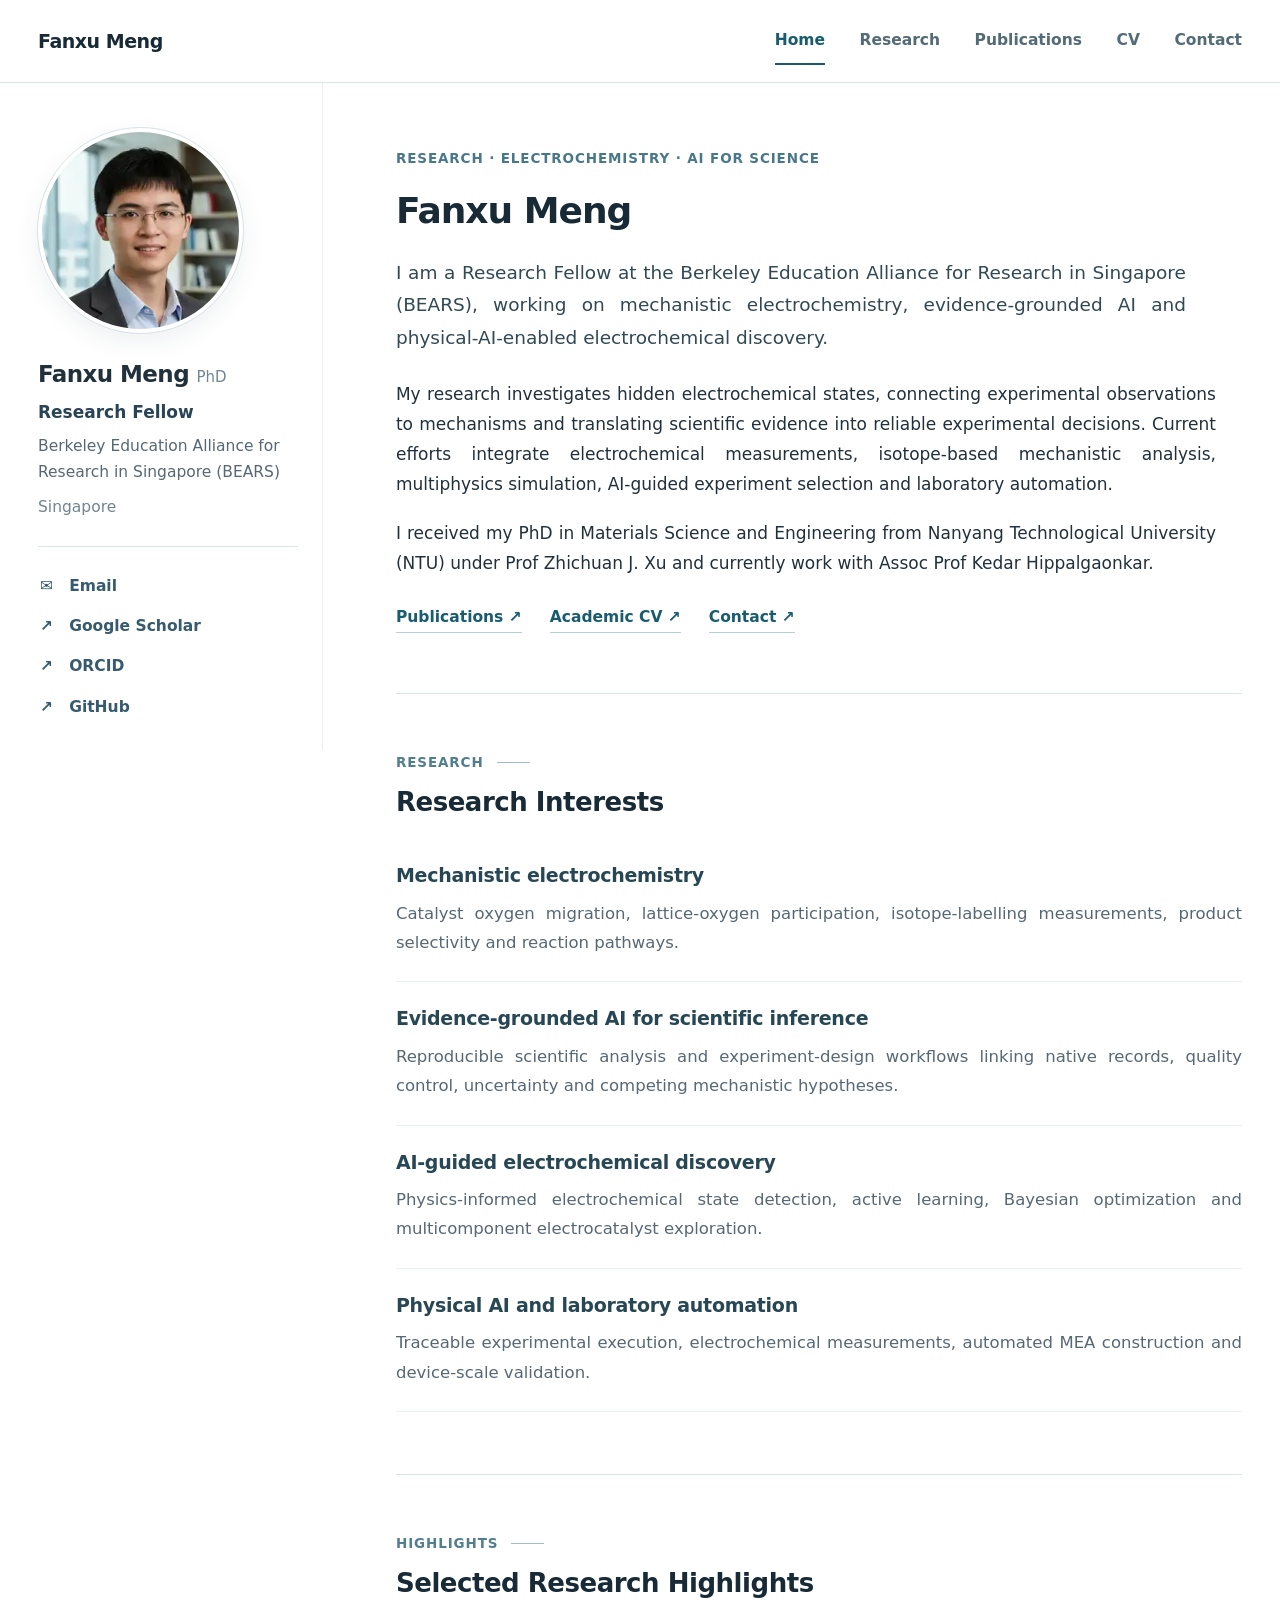
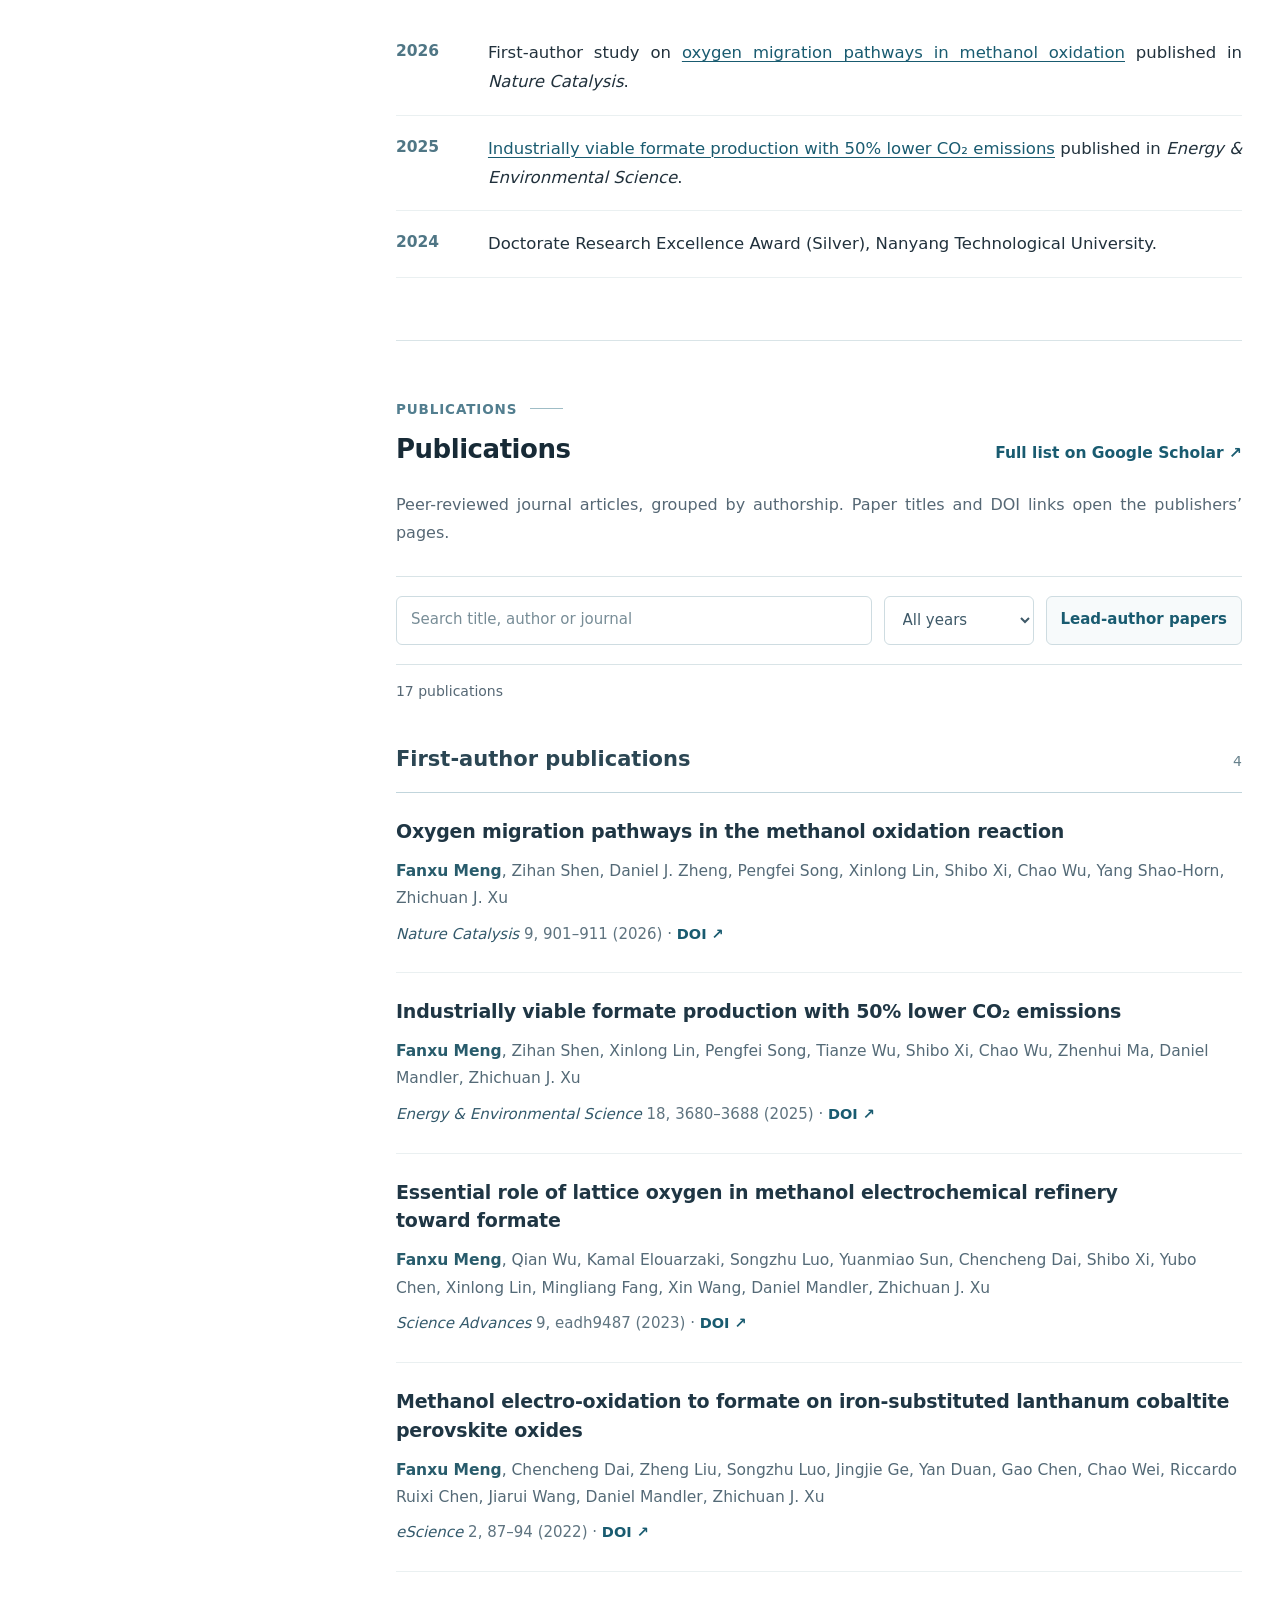
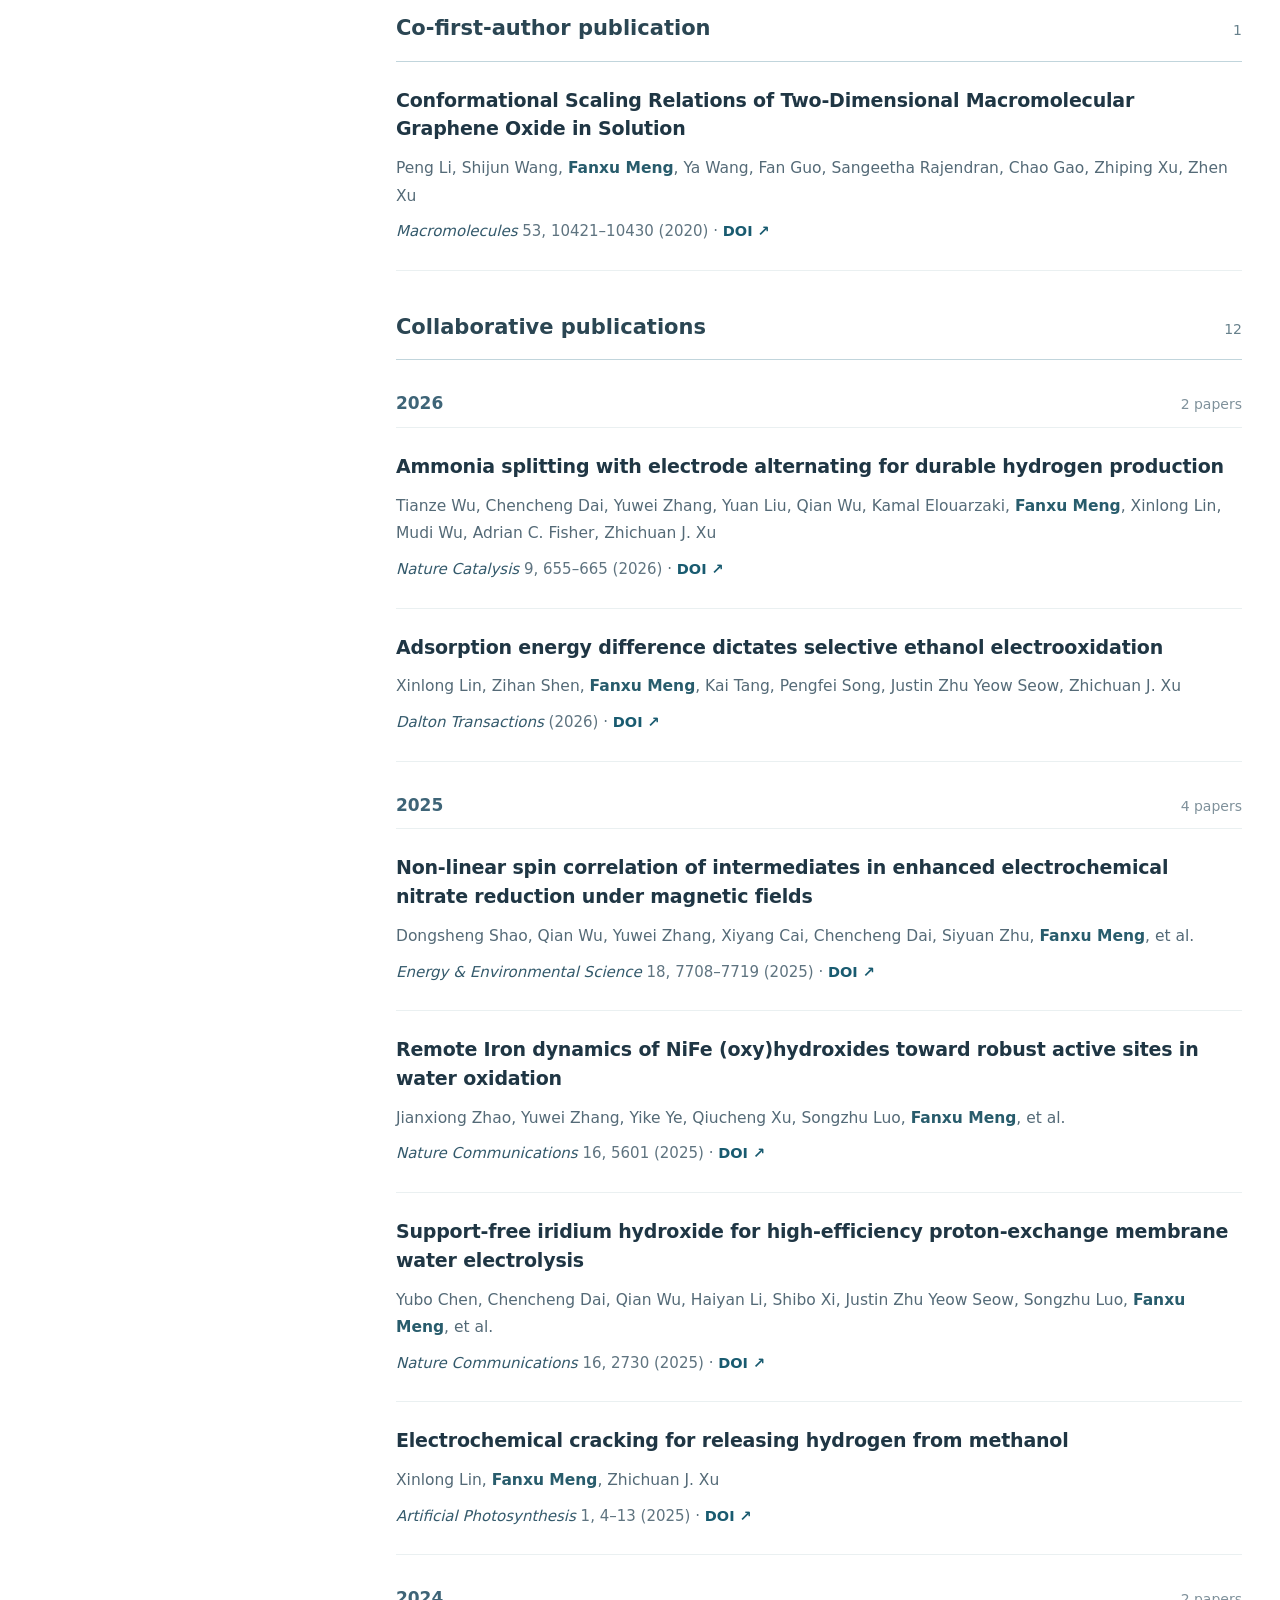
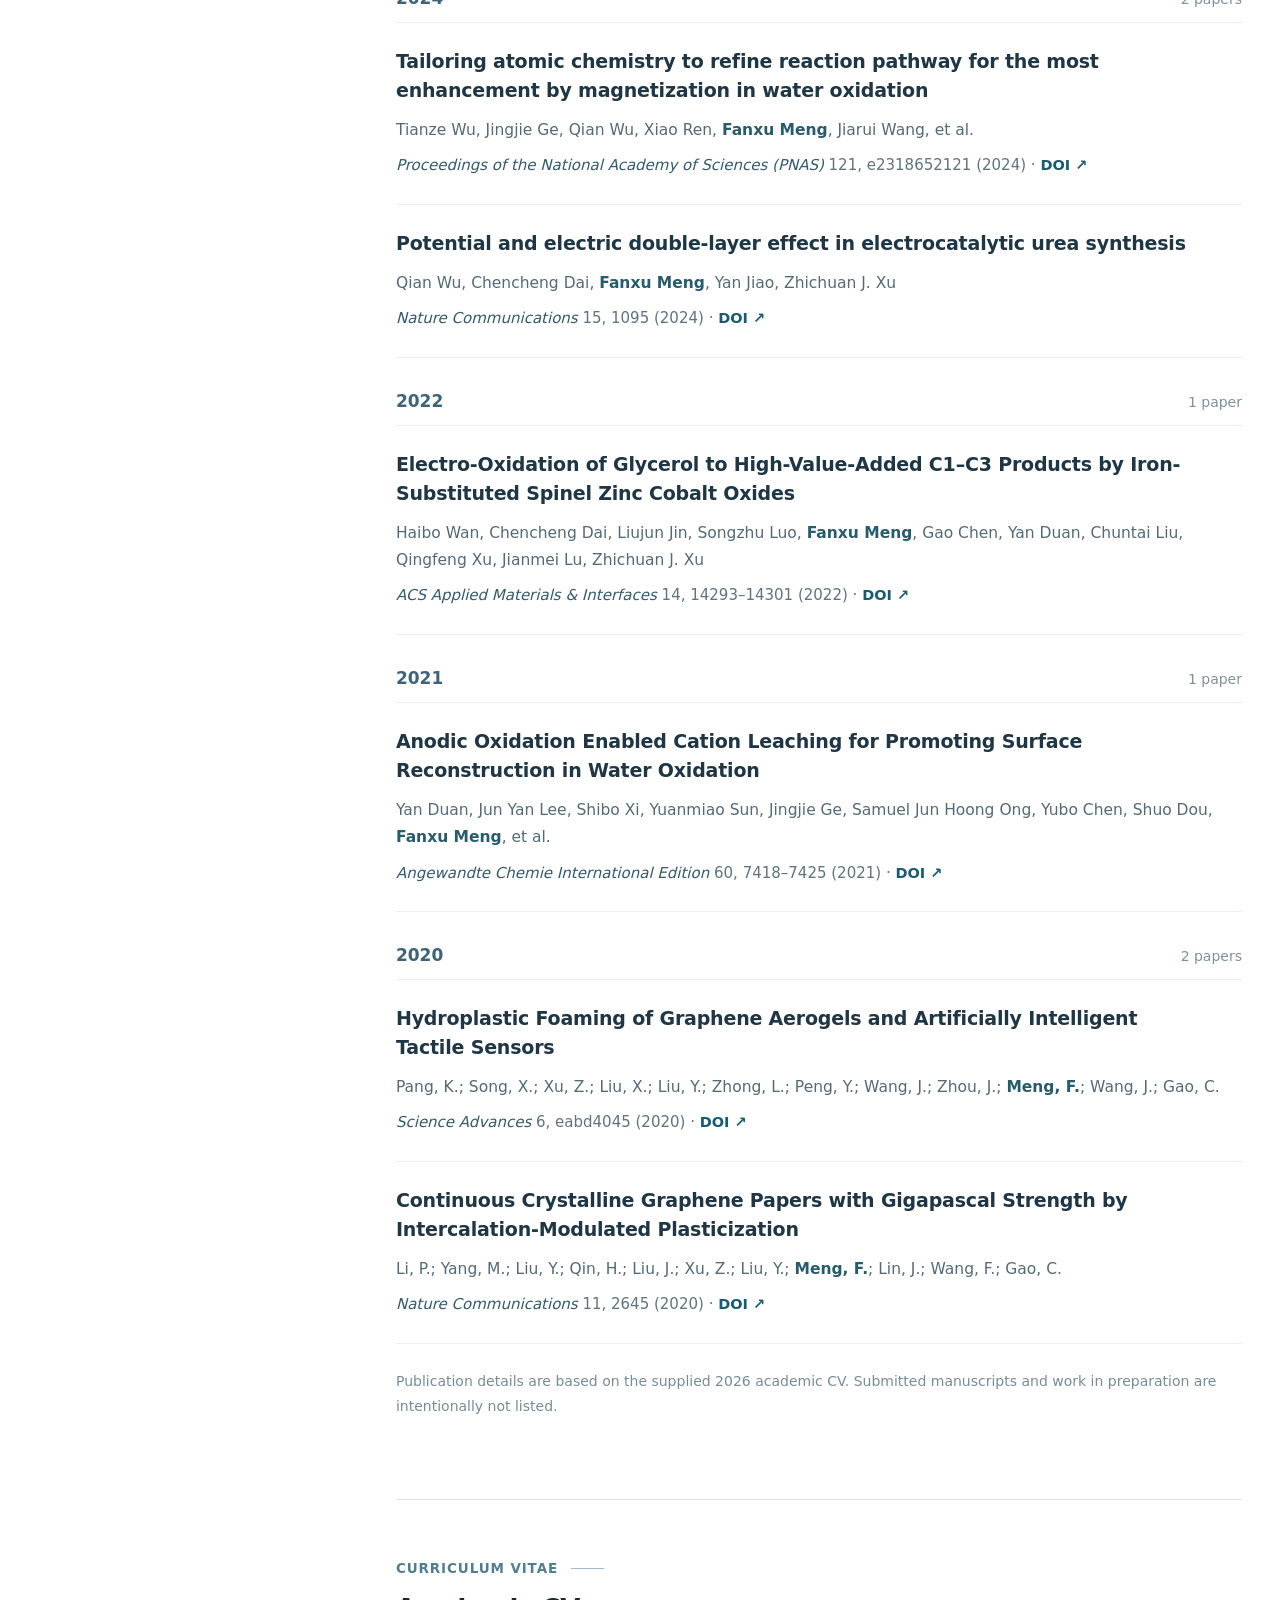
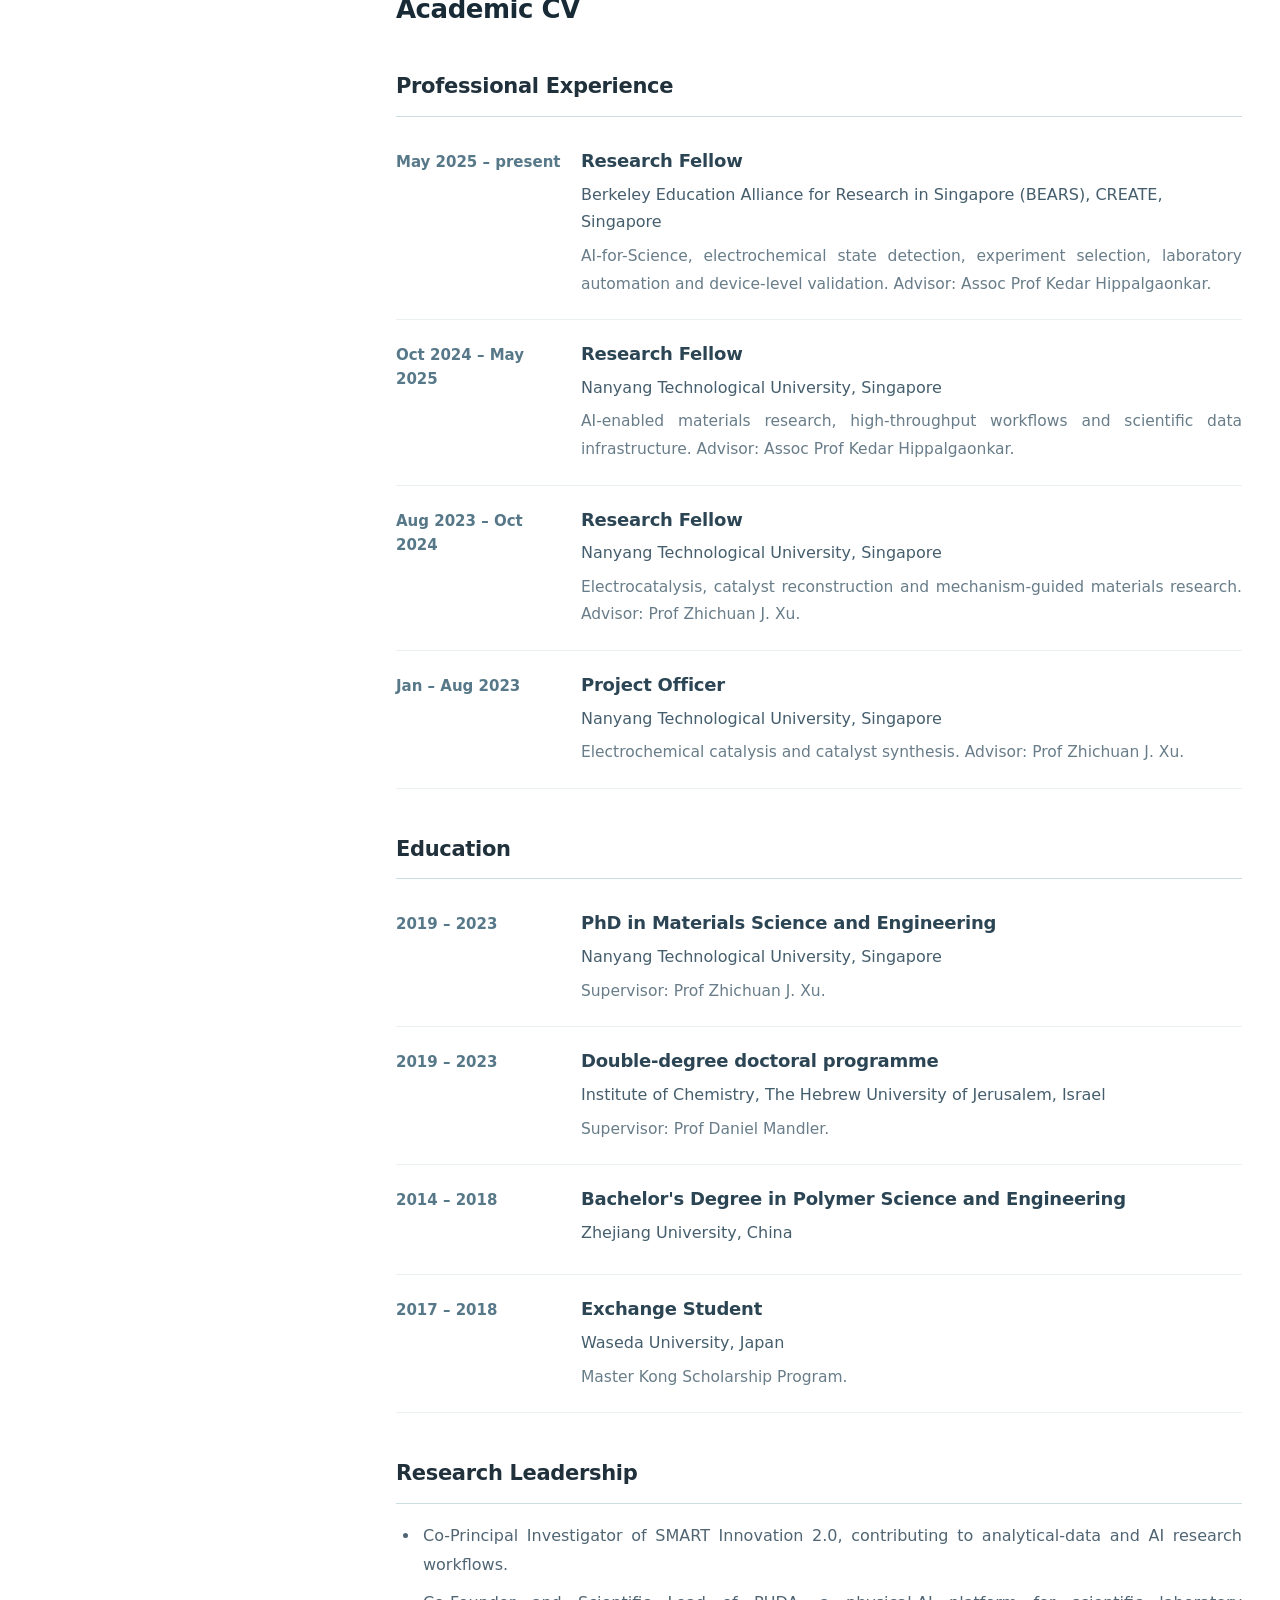
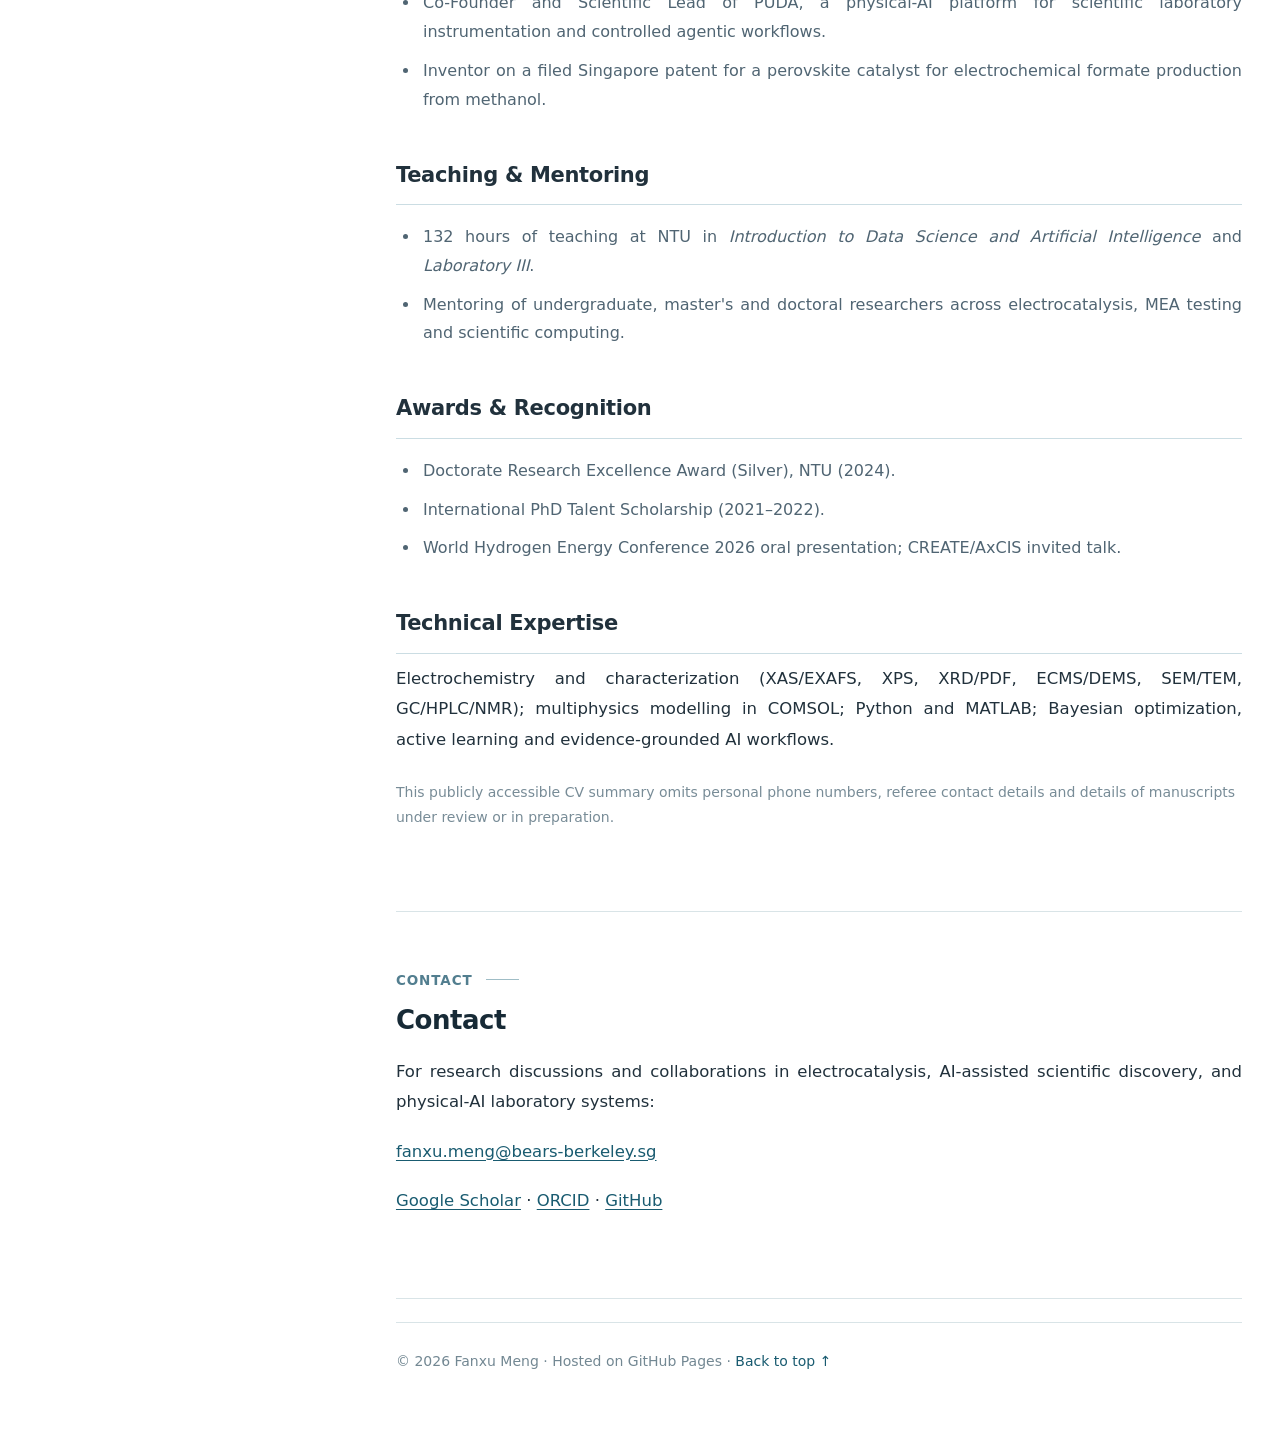
==== index.html @ ca2bbbc1 "Load unified typography stylesheet with refreshed cache URL" ====
<!doctype html>
<html lang="en"><head><meta charset="utf-8"><meta name="viewport" content="width=device-width,initial-scale=1"><meta name="theme-color" content="#ffffff">
<meta name="description" content="Fanxu Meng, PhD — Research Fellow at BEARS. Mechanistic electrochemistry, evidence-grounded AI and autonomous electrochemical discovery.">
<link rel="canonical" href="https://fan-xu-meng.github.io/"><meta property="og:title" content="Fanxu Meng | Academic Homepage">
<meta property="og:description" content="Research, publications, professional experience and education."><meta property="og:image" content="https://fan-xu-meng.github.io/assets/portrait.webp">
<title>Fanxu Meng, PhD | Academic Homepage</title><link rel="stylesheet" href="/assets/site.css?v=20261022-consistent-type"><script src="/assets/site.js" defer></script></head>
<body><a class="skip-link" href="#main">Skip to main content</a>
<header class="top"><div class="top-inner"><a href="#home" class="site-name">Fanxu Meng</a><nav aria-label="Main navigation"><a href="#home">Home</a><a href="#research">Research</a><a href="#publications">Publications</a><a href="#cv">CV</a><a href="#contact">Contact</a></nav></div></header>
<div class="page-shell" id="home">
<aside class="profile"><div class="sticky-profile">
<img class="portrait" src="/assets/portrait.webp" width="250" height="250" alt="Portrait of Fanxu Meng" fetchpriority="high">
<h2>Fanxu Meng <span>PhD</span></h2><p class="role">Research Fellow</p>
<p class="affiliation">Berkeley Education Alliance for Research in Singapore (BEARS)</p><p class="location">Singapore</p>
<ul class="profile-links"><li><a href="mailto:fanxu.meng@bears-berkeley.sg">✉ &nbsp; Email</a></li><li><a href="https://scholar.google.com/citations?user=YPi3fxkAAAAJ&amp;hl=en" target="_blank" rel="noopener noreferrer">↗ &nbsp; Google Scholar</a></li><li><a href="https://orcid.org/0000-0002-8201-0610" target="_blank" rel="noopener noreferrer">↗ &nbsp; ORCID</a></li><li><a href="https://github.com/fan-xu-meng" target="_blank" rel="noopener noreferrer">↗ &nbsp; GitHub</a></li></ul>
</div></aside><main class="main-content" id="main"><section class="content-section intro" id="about">
<p class="micro-label">RESEARCH · ELECTROCHEMISTRY · AI FOR SCIENCE</p><h1>Fanxu Meng</h1>
<p class="intro-lead">I am a Research Fellow at the Berkeley Education Alliance for Research in Singapore (BEARS), working on mechanistic electrochemistry, evidence-grounded AI and physical-AI-enabled electrochemical discovery.</p>
<p>My research investigates hidden electrochemical states, connecting experimental observations to mechanisms and translating scientific evidence into reliable experimental decisions. Current efforts integrate electrochemical measurements, isotope-based mechanistic analysis, multiphysics simulation, AI-guided experiment selection and laboratory automation.</p>
<p>I received my PhD in Materials Science and Engineering from Nanyang Technological University (NTU) under Prof Zhichuan J. Xu and currently work with Assoc Prof Kedar Hippalgaonkar.</p>
<div class="intro-actions"><a href="#publications">Publications ↗</a><a href="#cv">Academic CV ↗</a><a href="mailto:fanxu.meng@bears-berkeley.sg">Contact ↗</a></div></section>
<section class="content-section" id="research"><div class="section-eyebrow">Research</div><h2>Research Interests</h2>
<div class="interest-item"><h3>Mechanistic electrochemistry</h3><p>Catalyst oxygen migration, lattice-oxygen participation, isotope-labelling measurements, product selectivity and reaction pathways.</p></div>
<div class="interest-item"><h3>Evidence-grounded AI for scientific inference</h3><p>Reproducible scientific analysis and experiment-design workflows linking native records, quality control, uncertainty and competing mechanistic hypotheses.</p></div>
<div class="interest-item"><h3>AI-guided electrochemical discovery</h3><p>Physics-informed electrochemical state detection, active learning, Bayesian optimization and multicomponent electrocatalyst exploration.</p></div>
<div class="interest-item"><h3>Physical AI and laboratory automation</h3><p>Traceable experimental execution, electrochemical measurements, automated MEA construction and device-scale validation.</p></div>
</section>
<section class="content-section" id="highlights"><div class="section-eyebrow">Highlights</div><h2>Selected Research Highlights</h2>
<ul class="highlight-list"><li><span>2026</span><div>First-author study on <a href="https://doi.org/10.1038/s41929-026-01595-8">oxygen migration pathways in methanol oxidation</a> published in <em>Nature Catalysis</em>.</div></li>
<li><span>2025</span><div><a href="https://doi.org/10.1039/D5EE00452G">Industrially viable formate production with 50% lower CO₂ emissions</a> published in <em>Energy &amp; Environmental Science</em>.</div></li>
<li><span>2024</span><div>Doctorate Research Excellence Award (Silver), Nanyang Technological University.</div></li></ul></section>
<section id="publications" class="content-section">
<div class="section-eyebrow">Publications</div>
<div class="section-titlebar"><h2>Publications</h2><a href="https://scholar.google.com/citations?user=YPi3fxkAAAAJ&amp;hl=en" target="_blank" rel="noopener noreferrer" class="inline-link">Full list on Google Scholar ↗</a></div>
<p class="section-intro">Peer-reviewed journal articles, grouped by authorship. Paper titles and DOI links open the publishers’ pages.</p>
<div class="pub-filters"><label for="pub-search" class="sr-only">Search publications</label><input type="search" id="pub-search" placeholder="Search title, author or journal"><label for="year-filter" class="sr-only">Publication year</label><select id="year-filter"><option value="all">All years</option><option value="2026">2026</option><option value="2025">2025</option><option value="2024">2024</option><option value="2023">2023</option><option value="2022">2022</option><option value="2021">2021</option><option value="2020">2020</option></select><button type="button" id="lead-filter" aria-pressed="false">Lead-author papers</button></div>
<p id="pub-counter" class="pub-counter" role="status" aria-live="polite">17 publications</p>
<div class="pub-group"><h3 class="pub-group-title">First-author publications <span>4</span></h3><article class="publication" data-year="2026" data-group="first" data-search="oxygen migration pathways in the methanol oxidation reaction  fanxu meng , zihan shen, daniel j. zheng, pengfei song, xinlong lin, shibo xi, chao wu, yang shao-horn, zhichuan j. xu  nature catalysis  9, 901–911 (2026) 10.1038/s41929-026-01595-8 2026"><h4><a href="https://doi.org/10.1038/s41929-026-01595-8" target="_blank" rel="noopener noreferrer">Oxygen migration pathways in the methanol oxidation reaction</a></h4><p class="paper-authors"><strong class="me">Fanxu Meng</strong>, Zihan Shen, Daniel J. Zheng, Pengfei Song, Xinlong Lin, Shibo Xi, Chao Wu, Yang Shao-Horn, Zhichuan J. Xu</p><p class="paper-venue"><em>Nature Catalysis</em> 9, 901–911 (2026) <span aria-hidden="true">·</span> <a href="https://doi.org/10.1038/s41929-026-01595-8" target="_blank" rel="noopener noreferrer">DOI ↗</a></p></article>
<article class="publication" data-year="2025" data-group="first" data-search="industrially viable formate production with 50% lower co₂ emissions  fanxu meng , zihan shen, xinlong lin, pengfei song, tianze wu, shibo xi, chao wu, zhenhui ma, daniel mandler, zhichuan j. xu  energy &amp;amp; environmental science  18, 3680–3688 (2025) 10.1039/d5ee00452g 2025"><h4><a href="https://doi.org/10.1039/D5EE00452G" target="_blank" rel="noopener noreferrer">Industrially viable formate production with 50% lower CO₂ emissions</a></h4><p class="paper-authors"><strong class="me">Fanxu Meng</strong>, Zihan Shen, Xinlong Lin, Pengfei Song, Tianze Wu, Shibo Xi, Chao Wu, Zhenhui Ma, Daniel Mandler, Zhichuan J. Xu</p><p class="paper-venue"><em>Energy &amp; Environmental Science</em> 18, 3680–3688 (2025) <span aria-hidden="true">·</span> <a href="https://doi.org/10.1039/D5EE00452G" target="_blank" rel="noopener noreferrer">DOI ↗</a></p></article>
<article class="publication" data-year="2023" data-group="first" data-search="essential role of lattice oxygen in methanol electrochemical refinery toward formate  fanxu meng , qian wu, kamal elouarzaki, songzhu luo, yuanmiao sun, chencheng dai, shibo xi, yubo chen, xinlong lin, mingliang fang, xin wang, daniel mandler, zhichuan j. xu  science advances  9, eadh9487 (2023) 10.1126/sciadv.adh9487 2023"><h4><a href="https://doi.org/10.1126/sciadv.adh9487" target="_blank" rel="noopener noreferrer">Essential role of lattice oxygen in methanol electrochemical refinery toward formate</a></h4><p class="paper-authors"><strong class="me">Fanxu Meng</strong>, Qian Wu, Kamal Elouarzaki, Songzhu Luo, Yuanmiao Sun, Chencheng Dai, Shibo Xi, Yubo Chen, Xinlong Lin, Mingliang Fang, Xin Wang, Daniel Mandler, Zhichuan J. Xu</p><p class="paper-venue"><em>Science Advances</em> 9, eadh9487 (2023) <span aria-hidden="true">·</span> <a href="https://doi.org/10.1126/sciadv.adh9487" target="_blank" rel="noopener noreferrer">DOI ↗</a></p></article>
<article class="publication" data-year="2022" data-group="first" data-search="methanol electro-oxidation to formate on iron-substituted lanthanum cobaltite perovskite oxides  fanxu meng , chencheng dai, zheng liu, songzhu luo, jingjie ge, yan duan, gao chen, chao wei, riccardo ruixi chen, jiarui wang, daniel mandler, zhichuan j. xu  escience  2, 87–94 (2022) 10.1016/j.esci.2022.02.001 2022"><h4><a href="https://doi.org/10.1016/j.esci.2022.02.001" target="_blank" rel="noopener noreferrer">Methanol electro-oxidation to formate on iron-substituted lanthanum cobaltite perovskite oxides</a></h4><p class="paper-authors"><strong class="me">Fanxu Meng</strong>, Chencheng Dai, Zheng Liu, Songzhu Luo, Jingjie Ge, Yan Duan, Gao Chen, Chao Wei, Riccardo Ruixi Chen, Jiarui Wang, Daniel Mandler, Zhichuan J. Xu</p><p class="paper-venue"><em>eScience</em> 2, 87–94 (2022) <span aria-hidden="true">·</span> <a href="https://doi.org/10.1016/j.esci.2022.02.001" target="_blank" rel="noopener noreferrer">DOI ↗</a></p></article></div>
<div class="pub-group"><h3 class="pub-group-title">Co-first-author publication <span>1</span></h3><article class="publication" data-year="2020" data-group="cofirst" data-search="conformational scaling relations of two-dimensional macromolecular graphene oxide in solution peng li, shijun wang,  fanxu meng , ya wang, fan guo, sangeetha rajendran, chao gao, zhiping xu, zhen xu  macromolecules  53, 10421–10430 (2020) 10.1021/acs.macromol.0c01425 2020"><h4><a href="https://doi.org/10.1021/acs.macromol.0c01425" target="_blank" rel="noopener noreferrer">Conformational Scaling Relations of Two-Dimensional Macromolecular Graphene Oxide in Solution</a></h4><p class="paper-authors">Peng Li, Shijun Wang, <strong class="me">Fanxu Meng</strong>, Ya Wang, Fan Guo, Sangeetha Rajendran, Chao Gao, Zhiping Xu, Zhen Xu</p><p class="paper-venue"><em>Macromolecules</em> 53, 10421–10430 (2020) <span aria-hidden="true">·</span> <a href="https://doi.org/10.1021/acs.macromol.0c01425" target="_blank" rel="noopener noreferrer">DOI ↗</a></p></article></div>
<div class="pub-group"><h3 class="pub-group-title">Collaborative publications <span>12</span></h3><div class="publication-year"><h4 class="pub-year">2026<span>2 papers</span></h4><article class="publication" data-year="2026" data-group="collab" data-search="ammonia splitting with electrode alternating for durable hydrogen production tianze wu, chencheng dai, yuwei zhang, yuan liu, qian wu, kamal elouarzaki,  fanxu meng , xinlong lin, mudi wu, adrian c. fisher, zhichuan j. xu  nature catalysis  9, 655–665 (2026) 10.1038/s41929-026-01554-3 2026"><h4><a href="https://doi.org/10.1038/s41929-026-01554-3" target="_blank" rel="noopener noreferrer">Ammonia splitting with electrode alternating for durable hydrogen production</a></h4><p class="paper-authors">Tianze Wu, Chencheng Dai, Yuwei Zhang, Yuan Liu, Qian Wu, Kamal Elouarzaki, <strong class="me">Fanxu Meng</strong>, Xinlong Lin, Mudi Wu, Adrian C. Fisher, Zhichuan J. Xu</p><p class="paper-venue"><em>Nature Catalysis</em> 9, 655–665 (2026) <span aria-hidden="true">·</span> <a href="https://doi.org/10.1038/s41929-026-01554-3" target="_blank" rel="noopener noreferrer">DOI ↗</a></p></article>
<article class="publication" data-year="2026" data-group="collab" data-search="adsorption energy difference dictates selective ethanol electrooxidation xinlong lin, zihan shen,  fanxu meng , kai tang, pengfei song, justin zhu yeow seow, zhichuan j. xu  dalton transactions  55, 12890–12897 (2026) 10.1039/d6dt01703g 2026"><h4><a href="https://doi.org/10.1039/d6dt01703g" target="_blank" rel="noopener noreferrer">Adsorption energy difference dictates selective ethanol electrooxidation</a></h4><p class="paper-authors">Xinlong Lin, Zihan Shen, <strong class="me">Fanxu Meng</strong>, Kai Tang, Pengfei Song, Justin Zhu Yeow Seow, Zhichuan J. Xu</p><p class="paper-venue"><em>Dalton Transactions</em> (2026) <span aria-hidden="true">·</span> <a href="https://doi.org/10.1039/d6dt01703g" target="_blank" rel="noopener noreferrer">DOI ↗</a></p></article></div>
<div class="publication-year"><h4 class="pub-year">2025<span>4 papers</span></h4><article class="publication" data-year="2025" data-group="collab" data-search="non-linear spin correlation of intermediates in enhanced electrochemical nitrate reduction under magnetic fields dongsheng shao, qian wu, yuwei zhang, xiyang cai, chencheng dai, siyuan zhu,  fanxu meng , et al.  energy &amp;amp; environmental science  18, 7708–7719 (2025) 10.1039/d5ee02132d 2025"><h4><a href="https://doi.org/10.1039/D5EE02132D" target="_blank" rel="noopener noreferrer">Non-linear spin correlation of intermediates in enhanced electrochemical nitrate reduction under magnetic fields</a></h4><p class="paper-authors">Dongsheng Shao, Qian Wu, Yuwei Zhang, Xiyang Cai, Chencheng Dai, Siyuan Zhu, <strong class="me">Fanxu Meng</strong>, et al.</p><p class="paper-venue"><em>Energy &amp; Environmental Science</em> 18, 7708–7719 (2025) <span aria-hidden="true">·</span> <a href="https://doi.org/10.1039/D5EE02132D" target="_blank" rel="noopener noreferrer">DOI ↗</a></p></article>
<article class="publication" data-year="2025" data-group="collab" data-search="remote iron dynamics of nife (oxy)hydroxides toward robust active sites in water oxidation jianxiong zhao, yuwei zhang, yike ye, qiucheng xu, songzhu luo,  fanxu meng , et al.  nature communications  16, 5601 (2025) 10.1038/s41467-025-60728-y 2025"><h4><a href="https://doi.org/10.1038/s41467-025-60728-y" target="_blank" rel="noopener noreferrer">Remote Iron dynamics of NiFe (oxy)hydroxides toward robust active sites in water oxidation</a></h4><p class="paper-authors">Jianxiong Zhao, Yuwei Zhang, Yike Ye, Qiucheng Xu, Songzhu Luo, <strong class="me">Fanxu Meng</strong>, et al.</p><p class="paper-venue"><em>Nature Communications</em> 16, 5601 (2025) <span aria-hidden="true">·</span> <a href="https://doi.org/10.1038/s41467-025-60728-y" target="_blank" rel="noopener noreferrer">DOI ↗</a></p></article>
<article class="publication" data-year="2025" data-group="collab" data-search="support-free iridium hydroxide for high-efficiency proton-exchange membrane water electrolysis yubo chen, chencheng dai, qian wu, haiyan li, shibo xi, justin zhu yeow seow, songzhu luo,  fanxu meng , et al.  nature communications  16, 2730 (2025) 10.1038/s41467-025-58019-7 2025"><h4><a href="https://doi.org/10.1038/s41467-025-58019-7" target="_blank" rel="noopener noreferrer">Support-free iridium hydroxide for high-efficiency proton-exchange membrane water electrolysis</a></h4><p class="paper-authors">Yubo Chen, Chencheng Dai, Qian Wu, Haiyan Li, Shibo Xi, Justin Zhu Yeow Seow, Songzhu Luo, <strong class="me">Fanxu Meng</strong>, et al.</p><p class="paper-venue"><em>Nature Communications</em> 16, 2730 (2025) <span aria-hidden="true">·</span> <a href="https://doi.org/10.1038/s41467-025-58019-7" target="_blank" rel="noopener noreferrer">DOI ↗</a></p></article>
<article class="publication" data-year="2025" data-group="collab" data-search="electrochemical cracking for releasing hydrogen from methanol xinlong lin,  fanxu meng , zhichuan j. xu  artificial photosynthesis  1, 4–13 (2025) 10.1021/aps.4c00019 2025"><h4><a href="https://doi.org/10.1021/aps.4c00019" target="_blank" rel="noopener noreferrer">Electrochemical cracking for releasing hydrogen from methanol</a></h4><p class="paper-authors">Xinlong Lin, <strong class="me">Fanxu Meng</strong>, Zhichuan J. Xu</p><p class="paper-venue"><em>Artificial Photosynthesis</em> 1, 4–13 (2025) <span aria-hidden="true">·</span> <a href="https://doi.org/10.1021/aps.4c00019" target="_blank" rel="noopener noreferrer">DOI ↗</a></p></article></div>
<div class="publication-year"><h4 class="pub-year">2024<span>2 papers</span></h4><article class="publication" data-year="2024" data-group="collab" data-search="tailoring atomic chemistry to refine reaction pathway for the most enhancement by magnetization in water oxidation tianze wu, jingjie ge, qian wu, xiao ren,  fanxu meng , jiarui wang, et al.  proceedings of the national academy of sciences (pnas)  121, e2318652121 (2024) 10.1073/pnas.2318652121 2024"><h4><a href="https://doi.org/10.1073/pnas.2318652121" target="_blank" rel="noopener noreferrer">Tailoring atomic chemistry to refine reaction pathway for the most enhancement by magnetization in water oxidation</a></h4><p class="paper-authors">Tianze Wu, Jingjie Ge, Qian Wu, Xiao Ren, <strong class="me">Fanxu Meng</strong>, Jiarui Wang, et al.</p><p class="paper-venue"><em>Proceedings of the National Academy of Sciences (PNAS)</em> 121, e2318652121 (2024) <span aria-hidden="true">·</span> <a href="https://doi.org/10.1073/pnas.2318652121" target="_blank" rel="noopener noreferrer">DOI ↗</a></p></article>
<article class="publication" data-year="2024" data-group="collab" data-search="potential and electric double-layer effect in electrocatalytic urea synthesis qian wu, chencheng dai,  fanxu meng , yan jiao, zhichuan j. xu  nature communications  15, 1095 (2024) 10.1038/s41467-024-45522-6 2024"><h4><a href="https://doi.org/10.1038/s41467-024-45522-6" target="_blank" rel="noopener noreferrer">Potential and electric double-layer effect in electrocatalytic urea synthesis</a></h4><p class="paper-authors">Qian Wu, Chencheng Dai, <strong class="me">Fanxu Meng</strong>, Yan Jiao, Zhichuan J. Xu</p><p class="paper-venue"><em>Nature Communications</em> 15, 1095 (2024) <span aria-hidden="true">·</span> <a href="https://doi.org/10.1038/s41467-024-45522-6" target="_blank" rel="noopener noreferrer">DOI ↗</a></p></article></div>
<div class="publication-year"><h4 class="pub-year">2022<span>1 paper</span></h4><article class="publication" data-year="2022" data-group="collab" data-search="electro-oxidation of glycerol to high-value-added c1–c3 products by iron-substituted spinel zinc cobalt oxides haibo wan, chencheng dai, liujun jin, songzhu luo,  fanxu meng , gao chen, yan duan, chuntai liu, qingfeng xu, jianmei lu, zhichuan j. xu  acs applied materials &amp;amp; interfaces  14, 14293–14301 (2022) 10.1021/acsami.2c02215 2022"><h4><a href="https://doi.org/10.1021/acsami.2c02215" target="_blank" rel="noopener noreferrer">Electro-Oxidation of Glycerol to High-Value-Added C1–C3 Products by Iron-Substituted Spinel Zinc Cobalt Oxides</a></h4><p class="paper-authors">Haibo Wan, Chencheng Dai, Liujun Jin, Songzhu Luo, <strong class="me">Fanxu Meng</strong>, Gao Chen, Yan Duan, Chuntai Liu, Qingfeng Xu, Jianmei Lu, Zhichuan J. Xu</p><p class="paper-venue"><em>ACS Applied Materials &amp; Interfaces</em> 14, 14293–14301 (2022) <span aria-hidden="true">·</span> <a href="https://doi.org/10.1021/acsami.2c02215" target="_blank" rel="noopener noreferrer">DOI ↗</a></p></article></div>
<div class="publication-year"><h4 class="pub-year">2021<span>1 paper</span></h4><article class="publication" data-year="2021" data-group="collab" data-search="anodic oxidation enabled cation leaching for promoting surface reconstruction in water oxidation yan duan, jun yan lee, shibo xi, yuanmiao sun, jingjie ge, samuel jun hoong ong, yubo chen, shuo dou,  fanxu meng , et al.  angewandte chemie international edition  60, 7418–7425 (2021) 10.1002/anie.202015060 2021"><h4><a href="https://doi.org/10.1002/anie.202015060" target="_blank" rel="noopener noreferrer">Anodic Oxidation Enabled Cation Leaching for Promoting Surface Reconstruction in Water Oxidation</a></h4><p class="paper-authors">Yan Duan, Jun Yan Lee, Shibo Xi, Yuanmiao Sun, Jingjie Ge, Samuel Jun Hoong Ong, Yubo Chen, Shuo Dou, <strong class="me">Fanxu Meng</strong>, et al.</p><p class="paper-venue"><em>Angewandte Chemie International Edition</em> 60, 7418–7425 (2021) <span aria-hidden="true">·</span> <a href="https://doi.org/10.1002/anie.202015060" target="_blank" rel="noopener noreferrer">DOI ↗</a></p></article></div>
<div class="publication-year"><h4 class="pub-year">2020<span>2 papers</span></h4><article class="publication" data-year="2020" data-group="collab" data-search="hydroplastic foaming of graphene aerogels and artificially intelligent tactile sensors pang, k.; song, x.; xu, z.; liu, x.; liu, y.; zhong, l.; peng, y.; wang, j.; zhou, j.;  meng, f. ; wang, j.; gao, c.  science advances  6, eabd4045 (2020) 10.1126/sciadv.abd4045 2020"><h4><a href="https://doi.org/10.1126/sciadv.abd4045" target="_blank" rel="noopener noreferrer">Hydroplastic Foaming of Graphene Aerogels and Artificially Intelligent Tactile Sensors</a></h4><p class="paper-authors">Pang, K.; Song, X.; Xu, Z.; Liu, X.; Liu, Y.; Zhong, L.; Peng, Y.; Wang, J.; Zhou, J.; <strong class="me">Meng, F.</strong>; Wang, J.; Gao, C.</p><p class="paper-venue"><em>Science Advances</em> 6, eabd4045 (2020) <span aria-hidden="true">·</span> <a href="https://doi.org/10.1126/sciadv.abd4045" target="_blank" rel="noopener noreferrer">DOI ↗</a></p></article>
<article class="publication" data-year="2020" data-group="collab" data-search="continuous crystalline graphene papers with gigapascal strength by intercalation-modulated plasticization li, p.; yang, m.; liu, y.; qin, h.; liu, j.; xu, z.; liu, y.;  meng, f. ; lin, j.; wang, f.; gao, c.  nature communications  11, 2645 (2020) 10.1038/s41467-020-16494-0 2020"><h4><a href="https://doi.org/10.1038/s41467-020-16494-0" target="_blank" rel="noopener noreferrer">Continuous Crystalline Graphene Papers with Gigapascal Strength by Intercalation-Modulated Plasticization</a></h4><p class="paper-authors">Li, P.; Yang, M.; Liu, Y.; Qin, H.; Liu, J.; Xu, Z.; Liu, Y.; <strong class="me">Meng, F.</strong>; Lin, J.; Wang, F.; Gao, C.</p><p class="paper-venue"><em>Nature Communications</em> 11, 2645 (2020) <span aria-hidden="true">·</span> <a href="https://doi.org/10.1038/s41467-020-16494-0" target="_blank" rel="noopener noreferrer">DOI ↗</a></p></article></div></div>
<p class="pub-empty" id="pub-empty" hidden>No publications match the selected filters.</p>
<p class="source-note">Publication details are based on the supplied 2026 academic CV. Submitted manuscripts and work in preparation are intentionally not listed.</p></section>
<section class="content-section" id="cv"><div class="section-eyebrow">Curriculum Vitae</div><h2>Academic CV</h2>
<h3 class="cv-subtitle">Professional Experience</h3><div class="cv-timeline"><div class="cv-item"><div class="cv-date">May 2025 – present</div><div><h4>Research Fellow</h4><p>Berkeley Education Alliance for Research in Singapore (BEARS), CREATE, Singapore</p><p class="detail">AI-for-Science, electrochemical state detection, experiment selection, laboratory automation and device-level validation. Advisor: Assoc Prof Kedar Hippalgaonkar.</p></div></div>
<div class="cv-item"><div class="cv-date">Oct 2024 – May 2025</div><div><h4>Research Fellow</h4><p>Nanyang Technological University, Singapore</p><p class="detail">AI-enabled materials research, high-throughput workflows and scientific data infrastructure. Advisor: Assoc Prof Kedar Hippalgaonkar.</p></div></div>
<div class="cv-item"><div class="cv-date">Aug 2023 – Oct 2024</div><div><h4>Research Fellow</h4><p>Nanyang Technological University, Singapore</p><p class="detail">Electrocatalysis, catalyst reconstruction and mechanism-guided materials research. Advisor: Prof Zhichuan J. Xu.</p></div></div>
<div class="cv-item"><div class="cv-date">Jan – Aug 2023</div><div><h4>Project Officer</h4><p>Nanyang Technological University, Singapore</p><p class="detail">Electrochemical catalysis and catalyst synthesis. Advisor: Prof Zhichuan J. Xu.</p></div></div></div>
<h3 class="cv-subtitle">Education</h3><div class="cv-timeline"><div class="cv-item"><div class="cv-date">2019 – 2023</div><div><h4>PhD in Materials Science and Engineering</h4><p>Nanyang Technological University, Singapore</p><p class="detail">Supervisor: Prof Zhichuan J. Xu.</p></div></div>
<div class="cv-item"><div class="cv-date">2019 – 2023</div><div><h4>Double-degree doctoral programme</h4><p>Institute of Chemistry, The Hebrew University of Jerusalem, Israel</p><p class="detail">Supervisor: Prof Daniel Mandler.</p></div></div>
<div class="cv-item"><div class="cv-date">2014 – 2018</div><div><h4>Bachelor's Degree in Polymer Science and Engineering</h4><p>Zhejiang University, China</p></div></div>
<div class="cv-item"><div class="cv-date">2017 – 2018</div><div><h4>Exchange Student</h4><p>Waseda University, Japan</p><p class="detail">Master Kong Scholarship Program.</p></div></div></div>
<h3 class="cv-subtitle">Research Leadership</h3><ul class="cv-bullets"><li>Co-Principal Investigator of SMART Innovation 2.0, contributing to analytical-data and AI research workflows.</li><li>Co-Founder and Scientific Lead of PUDA, a physical-AI platform for scientific laboratory instrumentation and controlled agentic workflows.</li><li>Inventor on a filed Singapore patent for a perovskite catalyst for electrochemical formate production from methanol.</li></ul>
<h3 class="cv-subtitle">Teaching &amp; Mentoring</h3><ul class="cv-bullets"><li>132 hours of teaching at NTU in <em>Introduction to Data Science and Artificial Intelligence</em> and <em>Laboratory III</em>.</li><li>Mentoring of undergraduate, master's and doctoral researchers across electrocatalysis, MEA testing and scientific computing.</li></ul>
<h3 class="cv-subtitle">Awards &amp; Recognition</h3><ul class="cv-bullets"><li>Doctorate Research Excellence Award (Silver), NTU (2024).</li><li>International PhD Talent Scholarship (2021–2022).</li><li>World Hydrogen Energy Conference 2026 oral presentation; CREATE/AxCIS invited talk.</li></ul>
<h3 class="cv-subtitle">Technical Expertise</h3><p>Electrochemistry and characterization (XAS/EXAFS, XPS, XRD/PDF, ECMS/DEMS, SEM/TEM, GC/HPLC/NMR); multiphysics modelling in COMSOL; Python and MATLAB; Bayesian optimization, active learning and evidence-grounded AI workflows.</p>
<p class="source-note">This publicly accessible CV summary omits personal phone numbers, referee contact details and details of manuscripts under review or in preparation.</p></section>
<section class="content-section" id="contact"><div class="section-eyebrow">Contact</div><h2>Contact</h2><p>For research discussions and collaborations in electrocatalysis, AI-assisted scientific discovery, and physical-AI laboratory systems:</p><p><a href="mailto:fanxu.meng@bears-berkeley.sg">fanxu.meng@bears-berkeley.sg</a></p><p><a href="https://scholar.google.com/citations?user=YPi3fxkAAAAJ&amp;hl=en" target="_blank" rel="noopener noreferrer">Google Scholar</a> · <a href="https://orcid.org/0000-0002-8201-0610" target="_blank" rel="noopener noreferrer">ORCID</a> · <a href="https://github.com/fan-xu-meng" target="_blank" rel="noopener noreferrer">GitHub</a></p></section>
<footer>© <span id="footer-year">2026</span> Fanxu Meng · Hosted on GitHub Pages · <a href="#home">Back to top ↑</a></footer></main></div></body></html>
---- assets/site.css ----
/* Fanxu Meng — readable academic layout, October 2026
   Core design: large type, calm scholarly hierarchy, balanced two-column content.
   Long prose is justified on large screens; citations, titles and mobile stay left aligned. */
:root{
  color-scheme:light;
  --ink:#21313c;
  --ink-strong:#172a36;
  --muted:#566875;
  --subtle:#72848f;
  --link:#195b70;
  --link-hover:#0b4255;
  --rule:#d9e4e7;
  --rule-light:#eaf0f1;
  --soft:#f7fafb;
  --accent-soft:#e9f3f5;
  --ui:"Avenir Next",Inter,-apple-system,BlinkMacSystemFont,"Segoe UI",Arial,sans-serif;
  --head:Georgia,"Iowan Old Style","Times New Roman",serif;
}
*,*::before,*::after{box-sizing:border-box}
html{scroll-behavior:smooth;scroll-padding-top:112px}
body{
  margin:0;color:var(--ink);background:#fff;
  font:17.5px/1.85 var(--ui);
  -webkit-font-smoothing:antialiased;
  text-rendering:optimizeLegibility;
}
a{color:var(--link);text-underline-offset:3px}
a:hover{color:var(--link-hover)}
a:focus-visible,button:focus-visible,input:focus-visible,select:focus-visible{
  outline:3px solid #3c8495;outline-offset:3px;
}
.skip-link{position:absolute;top:-90px;left:20px;z-index:45;padding:10px 18px;background:#fff;border:1px solid var(--link)}
.skip-link:focus{top:12px}

/* Calm, clear global navigation */
.top{
  position:sticky;top:0;z-index:25;background:rgba(255,255,255,.97);
  border-bottom:1px solid var(--rule);backdrop-filter:blur(12px);
}
.top-inner{
  width:min(calc(100% - 76px),1340px);margin:auto;min-height:82px;
  display:flex;justify-content:space-between;align-items:center;gap:28px;
}
.site-name{
  color:var(--ink-strong);font-size:22px;line-height:1.3;
  font-weight:760;letter-spacing:-.035em;text-decoration:none;white-space:nowrap;
}
.top nav{display:flex;gap:clamp(20px,2.7vw,36px);align-items:center;flex-wrap:wrap}
.top nav a{
  padding:13px 0 11px;font-size:16px;line-height:1.4;
  font-weight:580;color:#536b77;text-decoration:none;
  border-bottom:2px solid transparent;transition:border-color .2s,color .2s;
}
.top nav a:hover,.top nav a.active{color:var(--link)}
.top nav a.active{border-bottom-color:var(--link)}

/* Portrait and academic identity alongside a comfortably wide reading column */
.page-shell{
  width:min(calc(100% - 76px),1340px);margin:0 auto;
  display:grid;grid-template-columns:minmax(248px,285px) minmax(0,1fr);
  gap:clamp(46px,5.7vw,84px);
  align-items:start;
}
.profile{min-width:0;border-right:1px solid var(--rule-light)}
.sticky-profile{position:sticky;top:112px;padding:45px 24px 22px 0}
.portrait{
  display:block;width:205px;height:205px;max-width:100%;
  object-fit:cover;object-position:center 41%;
  border-radius:50%;border:4px solid #fff;
  outline:1px solid #d7e2e6;
  box-shadow:0 9px 25px rgba(28,67,78,.075);
  margin:0 0 27px;
}
.sticky-profile h2{
  margin:0 0 11px;font-size:27px;line-height:1.25;
  font-weight:745;letter-spacing:-.042em;
}
.sticky-profile h2 span{display:inline;font-size:16px;line-height:1.6;color:#718490;font-weight:450;letter-spacing:0}
.role{font-size:18px;line-height:1.5;font-weight:670;color:#294456;margin:0 0 7px}
.affiliation{font-size:15.5px;line-height:1.7;color:var(--muted);margin:0 0 9px}
.location{font-size:15.5px;color:var(--subtle);margin:0 0 25px}
.profile-links{
  list-style:none;padding:18px 0 0;margin:0;border-top:1px solid var(--rule);
}
.profile-links li{margin:2px 0}
.profile-links a{
  color:#365b6e;text-decoration:none;display:block;
  font-size:16px;line-height:1.55;font-weight:570;padding:7px 2px;
}
.profile-links a:hover{color:var(--link);text-decoration:underline}

/* Main content */
.main-content{max-width:895px;min-width:0;padding:64px 0 46px}
.content-section{
  margin:0 0 58px;padding:0 0 62px;
  border-bottom:1px solid var(--rule);scroll-margin-top:111px;
}
.content-section:last-of-type{margin-bottom:23px}
.main-content h1{
  font-family:var(--head);font-weight:550;letter-spacing:-.053em;
  font-size:clamp(48px,4.4vw,63px);line-height:1.13;
  color:var(--ink-strong);margin:0 0 31px;
}
.main-content h2{
  font-family:var(--head);font-size:35px;line-height:1.28;
  font-weight:550;letter-spacing:-.033em;color:var(--ink-strong);
  margin:0 0 23px;
}
.main-content h3{font-size:20px;line-height:1.47;font-weight:690;margin:0 0 12px}
.main-content p{margin:0 0 19px}
.micro-label{
  color:#49788b;font-size:13px;line-height:1.7;
  font-weight:790;letter-spacing:.12em;margin:0 0 18px!important;
}
.section-eyebrow{
  display:flex;align-items:center;gap:13px;
  font-size:13px;line-height:1.5;text-transform:uppercase;
  font-weight:750;letter-spacing:.115em;color:#527e8f;margin:0 0 13px;
}
.section-eyebrow::after{content:"";width:33px;height:1px;background:#9fbdc6}
.intro-lead{
  font-size:22px;line-height:1.68;font-weight:500;letter-spacing:-.014em;
  color:#314955;margin:0 0 24px!important;max-width:790px;
}
.intro>p:not(.micro-label):not(.intro-lead){max-width:820px}
.intro-actions{display:flex;gap:14px 28px;flex-wrap:wrap;margin:27px 0 0}
.intro-actions a,.inline-link{
  color:var(--link);font-size:16px;line-height:1.6;
  text-decoration:none;font-weight:670;
}
.intro-actions a:hover,.inline-link:hover{text-decoration:underline}
.intro-actions a::after{content:"";display:block;border-bottom:1px solid #b6d0d7;transform:translateY(2px)}
.main-content em{font-style:italic}

/* Justify substantive scientific prose only, with hyphenation to reduce rivers */
@media(min-width:870px){
  .intro-lead,
  .intro>p:not(.micro-label):not(.intro-lead),
  .interest-item p,
  .highlight-list li>div,
  .section-intro,
  #cv>.cv-bullets li,
  #cv>.cv-subtitle~p:not(.source-note),
  .cv-item p.detail,
  #contact>p:first-of-type{
    text-align:justify;text-align-last:left;
    hyphens:auto;-webkit-hyphens:auto;
    overflow-wrap:break-word;
  }
}

/* Research focus: airy but precise */
.interest-item{
  position:relative;border-bottom:1px solid var(--rule-light);
  padding:22px 0 24px;
}
.interest-item:first-of-type{border-top:1px solid var(--rule-light)}
.interest-item h3{
  position:relative;font-size:21px;line-height:1.45;
  font-weight:690;letter-spacing:-.014em;color:#284755;
  margin:0 0 9px;
}
.interest-item p{font-size:17px;line-height:1.86;color:var(--muted);margin:0}
.highlight-list{list-style:none;padding:0;margin:4px 0 0}
.highlight-list li{
  display:grid;grid-template-columns:74px minmax(0,1fr);
  gap:18px;align-items:start;
  padding:18px 0;border-bottom:1px solid var(--rule-light);
  font-size:17px;line-height:1.75;
}
.highlight-list li span{font-size:16px;color:#4f7685;font-weight:720;font-variant-numeric:tabular-nums}
.highlight-list a{text-decoration-thickness:1px}

/* Publications: titles, authors and journal lines remain left-aligned and scannable */
.section-titlebar{
  display:flex;justify-content:space-between;
  align-items:baseline;gap:18px 25px;flex-wrap:wrap;margin-bottom:5px;
}
.section-titlebar h2{margin:0 0 16px}
.section-intro{font-size:17px;line-height:1.75;color:var(--muted)}
.pub-filters{
  display:flex;flex-wrap:wrap;align-items:center;gap:12px;
  border-top:1px solid var(--rule);border-bottom:1px solid var(--rule);
  padding:19px 0;margin:28px 0 0;
}
.pub-filters input,.pub-filters select,.pub-filters button{
  border:1px solid #cedce1;border-radius:6px;background:#fff;
  padding:10px 14px;min-height:49px;font:16px/1.3 var(--ui);
  color:#3e5968;
}
.pub-filters input{flex:1 1 295px;max-width:480px}
.pub-filters input::placeholder{color:#788d97}
.pub-filters select{min-width:150px}
.pub-filters button{
  cursor:pointer;font-weight:660;color:var(--link);
  background:var(--soft);
}
.pub-filters button:hover{border-color:#84b4be}
.pub-filters button[aria-pressed=true]{background:var(--link);border-color:var(--link);color:#fff}
.pub-counter{font-size:15px;color:var(--muted);margin:14px 0 0!important}
.pub-group{margin-top:41px}
.pub-group-title{
  display:flex;justify-content:space-between;align-items:baseline;
  gap:20px;padding:0 0 16px;margin:0!important;
  border-bottom:1.5px solid #c1d5dc;
  font-family:var(--head);font-size:24px!important;line-height:1.38;
  font-weight:580;color:#2b4653;
}
.pub-group-title span{font:500 15px/1.6 var(--ui);color:#67818c}
.publication{
  padding:24px 0 25px;margin:0;
  border-bottom:1px solid var(--rule-light);
}
.publication h4{
  font-size:20px;line-height:1.45;letter-spacing:-.013em;
  font-weight:670;margin:0 0 12px;
  text-wrap:pretty;overflow-wrap:break-word;
}
.publication h4 a{color:#1f3644;text-decoration:none}
.publication h4 a:hover{color:var(--link);text-decoration:underline}
.paper-authors{
  font-size:16px;line-height:1.73;
  color:#546a77;margin:0 0 8px!important;
  text-align:left;
}
.paper-authors .me{font-weight:760;color:#285c6c}
.paper-venue{
  font-size:15.5px;line-height:1.7;color:#5f7480;
  margin:0!important;text-align:left;
}
.paper-venue em{color:#345a6c}
.paper-venue a{font-size:15px;text-decoration:none;font-weight:650}
.paper-venue a:hover{text-decoration:underline}
.publication-year{margin-top:29px}
.pub-year{
  display:flex;justify-content:space-between;
  align-items:baseline;border-bottom:1px solid var(--rule-light);
  padding:0 0 8px;margin:0!important;
  font-size:19px!important;color:#3e6477;font-weight:710;
}
.pub-year span{font-size:14px;font-weight:480;color:#7f919b}
.pub-empty{font-size:16px;background:var(--soft);padding:19px 20px;border-radius:6px}
.source-note{
  font-size:14px;line-height:1.8;color:#788c97;
  margin-top:25px!important;
}

/* Academic CV: aligned dates, stronger hierarchy, readable details */
.cv-subtitle{
  margin:45px 0 10px!important;padding:0 0 13px;
  border-bottom:1px solid #cbdde3;
  font-family:var(--head);
  font-size:25px!important;line-height:1.35;font-weight:570;
}
.cv-timeline{margin-bottom:10px}
.cv-item{
  display:grid;grid-template-columns:165px minmax(0,1fr);
  gap:20px;align-items:start;border-bottom:1px solid var(--rule-light);
  padding:21px 0;
}
.cv-date{
  color:#577888;font-size:16px;line-height:1.6;
  font-weight:625;padding-top:2px;font-variant-numeric:tabular-nums;
}
.cv-item h4{
  font-size:19px;line-height:1.48;font-weight:670;
  letter-spacing:-.012em;color:#2c4554;margin:0 0 6px;
}
.cv-item p{font-size:17px;line-height:1.7;color:#455e6d;margin:0 0 7px}
.cv-item p.detail{font-size:16.2px;line-height:1.77;color:#687d89;margin:0}
.cv-bullets{padding-left:24px;margin:18px 0 13px}
.cv-bullets li{font-size:17px;line-height:1.8;color:#506573;margin:10px 0;padding-left:3px}
#cv>p:not(.source-note){font-size:17px;line-height:1.85}
#contact p{font-size:18px;line-height:1.85}
#contact a{overflow-wrap:anywhere}
footer{
  border-top:1px solid var(--rule);font-size:14px;line-height:1.8;
  color:#738893;padding:26px 0 20px;
}
footer a{text-decoration:none}

/* Accessible utilities */
.sr-only{position:absolute;width:1px;height:1px;padding:0;margin:-1px;overflow:hidden;clip:rect(0,0,0,0);white-space:nowrap;border:0}
.publication[hidden],.pub-group[hidden],.publication-year[hidden]{display:none!important}

/* Compact laptops and tablets */
@media(max-width:1100px){
  .page-shell{grid-template-columns:240px minmax(0,1fr);gap:42px}
  .sticky-profile{padding-right:22px}
  .portrait{width:185px;height:185px}
  .main-content{max-width:none}
  .top-inner,.page-shell{width:calc(100% - 56px)}
}
@media(max-width:850px){
  .top-inner{min-height:74px}
  .top nav{gap:17px}
  .top nav a{font-size:15px}
  .page-shell{grid-template-columns:205px minmax(0,1fr);gap:32px}
  .sticky-profile{padding:34px 14px 15px 0}
  .portrait{width:164px;height:164px}
  .sticky-profile h2{font-size:23px}
  .role{font-size:16.5px}
  .affiliation,.location{font-size:14.5px}
  .profile-links a{font-size:14.5px}
  .main-content{padding-top:47px}
  .content-section{padding-bottom:49px;margin-bottom:49px}
  .main-content h1{font-size:48px}
  .main-content h2{font-size:32px}
  .intro-lead{font-size:20px}
  .cv-item{grid-template-columns:138px minmax(0,1fr);gap:17px}
}
/* Phones: full-width text, no forced justification, image alongside identity */
@media(max-width:700px){
  html{scroll-padding-top:115px}
  body{font-size:16.5px;line-height:1.76}
  .top-inner{width:calc(100% - 36px);height:auto;min-height:0;flex-wrap:wrap;gap:5px 18px;padding:10px 0 8px}
  .site-name{font-size:19px}
  .top nav{width:100%;gap:22px;overflow-x:auto;flex-wrap:nowrap;scrollbar-width:none}
  .top nav::-webkit-scrollbar{display:none}
  .top nav a{font-size:15px;flex:0 0 auto;padding:7px 0}
  .page-shell{width:calc(100% - 38px);display:block}
  .profile{border-right:0;border-bottom:1px solid var(--rule)}
  .sticky-profile{
    position:static;display:grid;grid-template-columns:130px minmax(0,1fr);
    grid-template-rows:repeat(4,min-content);
    gap:0 22px;padding:29px 0 20px;align-items:start;
  }
  .portrait{width:130px;height:130px;grid-column:1;grid-row:1/5;margin:0}
  .sticky-profile h2{font-size:24px;margin:3px 0 4px}
  .sticky-profile h2 span{font-size:15px}
  .role{font-size:17px;margin-bottom:4px}
  .affiliation{font-size:14.5px;margin-bottom:4px}
  .location{font-size:14px;margin-bottom:0}
  .profile-links{grid-column:1/-1;margin-top:18px;padding:14px 0 0;display:flex;gap:3px 22px;flex-wrap:wrap}
  .profile-links li{margin:0}
  .profile-links a{font-size:15px;padding:6px 0}
  .main-content{max-width:none;padding:35px 0 24px}
  .main-content h1{font-size:45px;margin-bottom:22px}
  .main-content h2{font-size:30px}
  .main-content p{margin-bottom:17px}
  .intro-lead{font-size:20px;line-height:1.68}
  .content-section{padding-bottom:39px;margin-bottom:42px;scroll-margin-top:115px}
  .interest-item h3{font-size:19px}
  .interest-item p{font-size:16.5px}
  .highlight-list li{font-size:16.5px;grid-template-columns:65px minmax(0,1fr)}
  .publication h4{font-size:19px}
  .paper-authors{font-size:15px}
  .paper-venue{font-size:14.5px}
  .paper-venue a{font-size:14.5px}
  .pub-group-title{font-size:21px!important}
  .cv-subtitle{font-size:23px!important}
  .cv-item{grid-template-columns:120px minmax(0,1fr)}
  .cv-item p{font-size:16px}
  .cv-item p.detail{font-size:15.5px}
  .cv-item h4{font-size:18px}
  .cv-date{font-size:15px}
  .cv-bullets li{font-size:16.5px}
  .intro-lead,.intro p,.interest-item p,.highlight-list li>div,.section-intro,.cv-item p.detail,.cv-bullets li,#cv>p,#contact p{text-align:left;hyphens:manual}
}
@media(max-width:460px){
  .top nav{gap:18px}
  .top nav a{font-size:14.5px}
  .page-shell{width:calc(100% - 30px)}
  .sticky-profile{grid-template-columns:102px minmax(0,1fr);gap:0 15px}
  .portrait{width:102px;height:102px}
  .sticky-profile h2{font-size:21px}
  .sticky-profile h2 span{font-size:14px}
  .role{font-size:15.5px}
  .affiliation{font-size:13.8px}
  .location{font-size:13.8px}
  .profile-links{gap:3px 14px}
  .profile-links a{font-size:14.5px}
  .main-content h1{font-size:39px}
  .main-content h2{font-size:28px}
  .micro-label{font-size:11.5px}
  .section-eyebrow{font-size:12px}
  .intro-lead{font-size:19px}
  .pub-filters input{flex:1 0 100%;max-width:none}
  .pub-filters select{flex:1 1 100px;min-width:0}
  .pub-filters button{flex:1 1 160px}
  .cv-item{grid-template-columns:1fr;gap:5px}
  .cv-date{padding:0}
  .pub-group-title{font-size:20px!important}
  .publication h4{font-size:18px}
}
@media print{
  .top{position:static}
  .page-shell{display:block;width:100%;margin:0}
  .profile{border-right:0}
  .sticky-profile{position:static;padding:0 0 16px}
  .portrait{width:120px;height:120px}
  .main-content{padding:12px 0}
  .pub-filters{display:none}
  .content-section{break-inside:avoid}
  body{font-size:12pt;color:#000}
  a{color:#111}
}
@media(prefers-reduced-motion:reduce){html{scroll-behavior:auto}*{transition:none!important}}


/* Academic typography harmonization — unified font and restrained type scale
   Approximately 17px body / 19px paper heading / 26px section / 36px page title.
   Keeps the desktop's justified paragraphs and mobile's left-aligned reading flow. */
:root{
  --ui:system-ui,-apple-system,BlinkMacSystemFont,"Segoe UI",Arial,sans-serif;
  --head:var(--ui);
}
body,button,input,select,textarea{font-family:var(--ui)}
body{font-size:17px;line-height:1.76;letter-spacing:0}
body h1,body h2,body h3,body h4,
.site-name,.sticky-profile h2,.pub-group-title,.cv-subtitle{
  font-family:var(--ui)!important;
}
.site-name{font-size:19px;letter-spacing:-.025em}
.top nav a{font-size:15.5px}
.sticky-profile h2{font-size:23px;letter-spacing:-.025em}
.sticky-profile h2 span{font-size:15px}
.role{font-size:17px}
.affiliation,.location,.profile-links a{font-size:15.5px}
.main-content h1{
  font-size:36px;line-height:1.24;letter-spacing:-.028em;
  font-weight:700;margin-bottom:23px;
}
.main-content h2{
  font-size:26px;line-height:1.34;letter-spacing:-.018em;
  font-weight:680;margin-bottom:19px;
}
.main-content h3{font-size:19px;line-height:1.5;font-weight:670}
.main-content p{line-height:1.77}
.intro-lead{font-size:18.5px;line-height:1.75;font-weight:510;letter-spacing:0}
.micro-label,.section-eyebrow{font-size:13.5px;letter-spacing:.065em}
.intro-actions a,.inline-link{font-size:15.5px}
.interest-item h3{font-size:19px}
.interest-item p{font-size:16.5px;line-height:1.78}
.highlight-list li{font-size:16.5px;line-height:1.78}
.highlight-list li span{font-size:15.5px}
.section-intro{font-size:16px;line-height:1.75}
.pub-filters input,.pub-filters select,.pub-filters button{font-size:15px}
.pub-counter{font-size:14px}
.pub-group-title{font-size:21px!important;font-weight:680}
.pub-group-title span{font-size:14px}
.publication h4{
  font-size:19px;line-height:1.52;
  font-weight:665;letter-spacing:-.01em;
}
.paper-authors{font-size:15.5px;line-height:1.74}
.paper-venue{font-size:15px;line-height:1.7}
.paper-venue a{font-size:14.5px}
.pub-year{font-size:17px!important}
.pub-year span{font-size:14px}
.pub-empty,.source-note{font-size:14px}
.cv-subtitle{font-size:21px!important;letter-spacing:-.015em}
.cv-date{font-size:15px}
.cv-item h4{font-size:18px}
.cv-item p{font-size:16px;line-height:1.73}
.cv-item p.detail{font-size:15.5px;line-height:1.78}
.cv-bullets li{font-size:16px;line-height:1.8}
#cv>p:not(.source-note),#contact p{font-size:16.5px}
footer{font-size:14px}
@media(max-width:700px){
 body{font-size:16.5px}
 .site-name{font-size:18px}
 .top nav a{font-size:15px}
 .sticky-profile h2{font-size:21px}
 .sticky-profile h2 span{font-size:14.5px}
 .role{font-size:16px}
 .affiliation,.location,.profile-links a{font-size:14.5px}
 .main-content h1{font-size:32px}
 .main-content h2{font-size:24px}
 .intro-lead{font-size:18px}
 .interest-item h3,.publication h4{font-size:18px}
 .interest-item p,.highlight-list li{font-size:16px}
 .paper-authors{font-size:15px}
 .paper-venue{font-size:14.5px}
 .pub-group-title,.cv-subtitle{font-size:20px!important}
 .cv-item h4{font-size:17px}
 .cv-item p,.cv-bullets li{font-size:15.5px}
 .cv-item p.detail{font-size:15px}
 /* Wide justified lines can form irregular gaps on narrow screens. */
 .intro-lead,.intro p,.interest-item p,.highlight-list li>div,
 .section-intro,.cv-item p.detail,.cv-bullets li,#cv>p,#contact p{
   text-align:left;hyphens:manual;
 }
}
@media(max-width:460px){
 .top nav a{font-size:14.5px}
 .main-content h1{font-size:30px}
 .main-content h2{font-size:23px}
 .sticky-profile h2{font-size:20px}
 .intro-lead{font-size:17.5px}
 .publication h4{font-size:17.5px}
 .pub-group-title,.cv-subtitle{font-size:19px!important}
 .cv-item h4{font-size:16.5px}
}
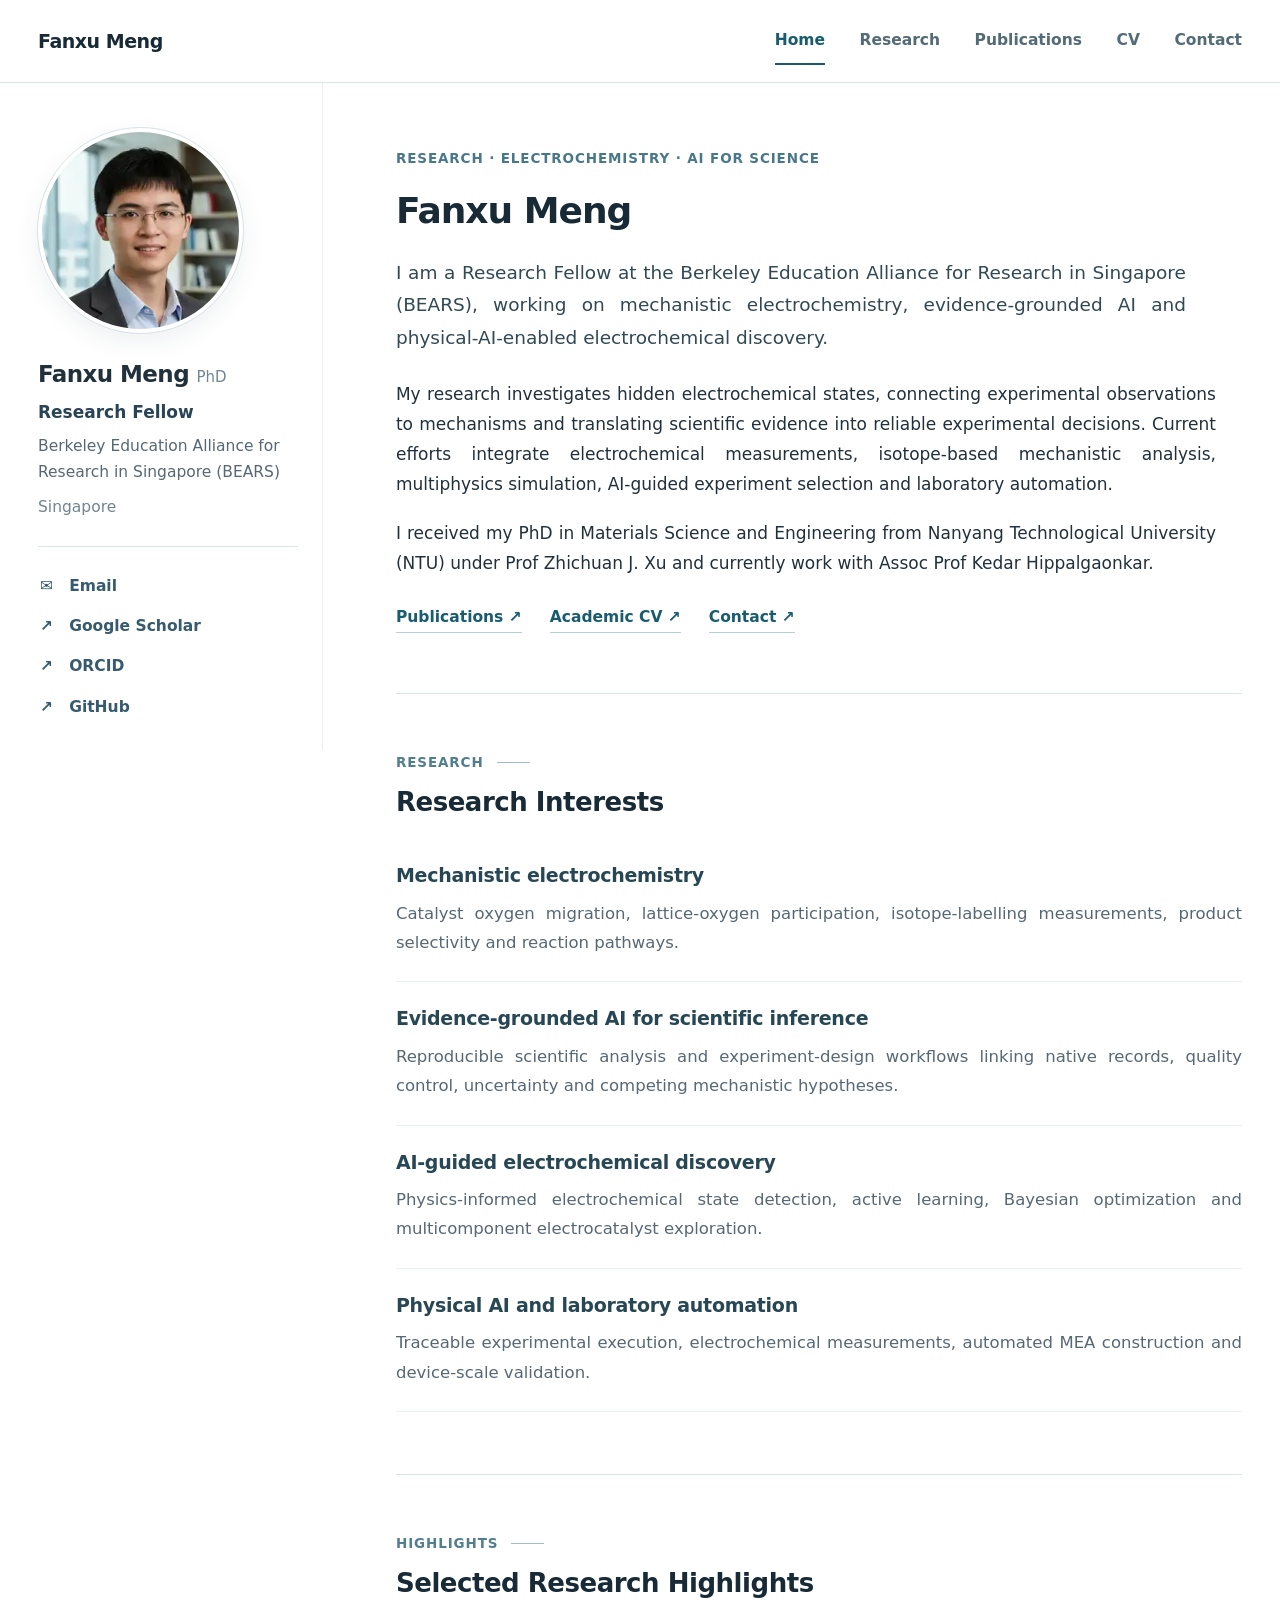
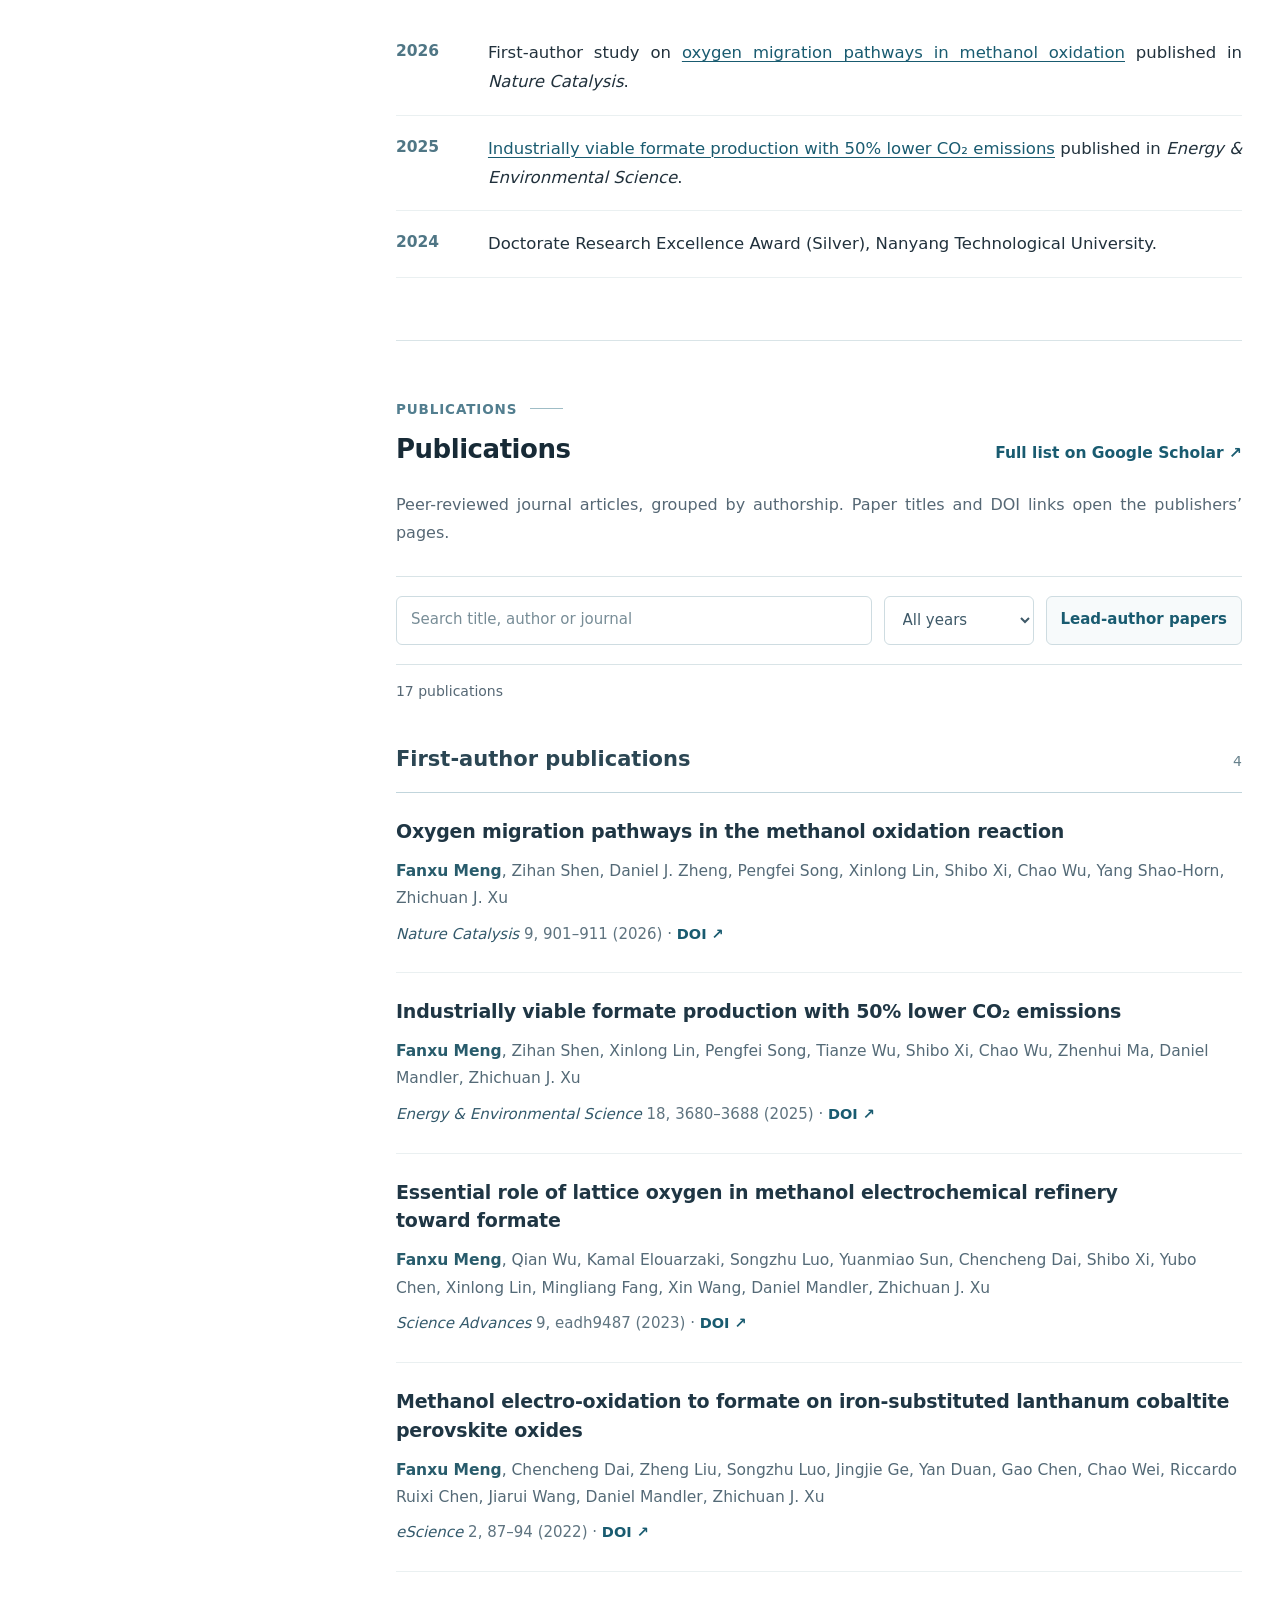
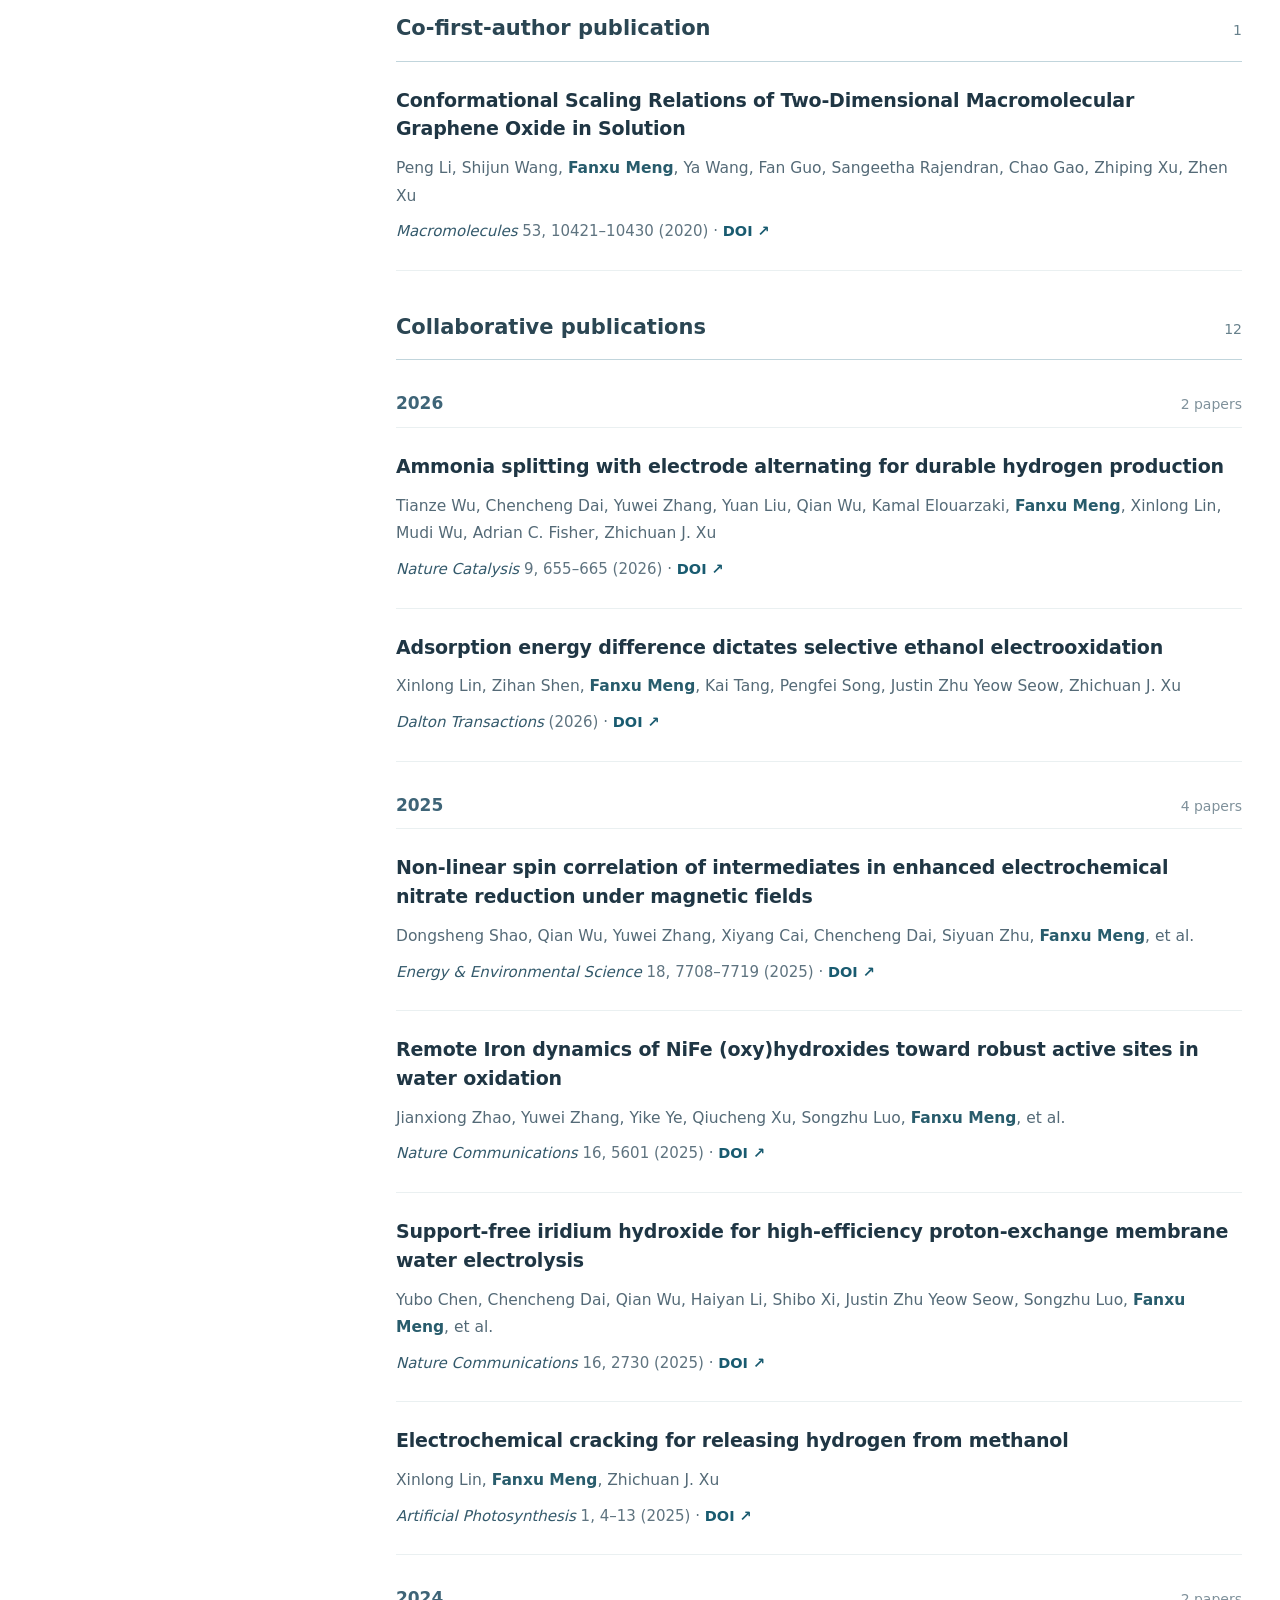
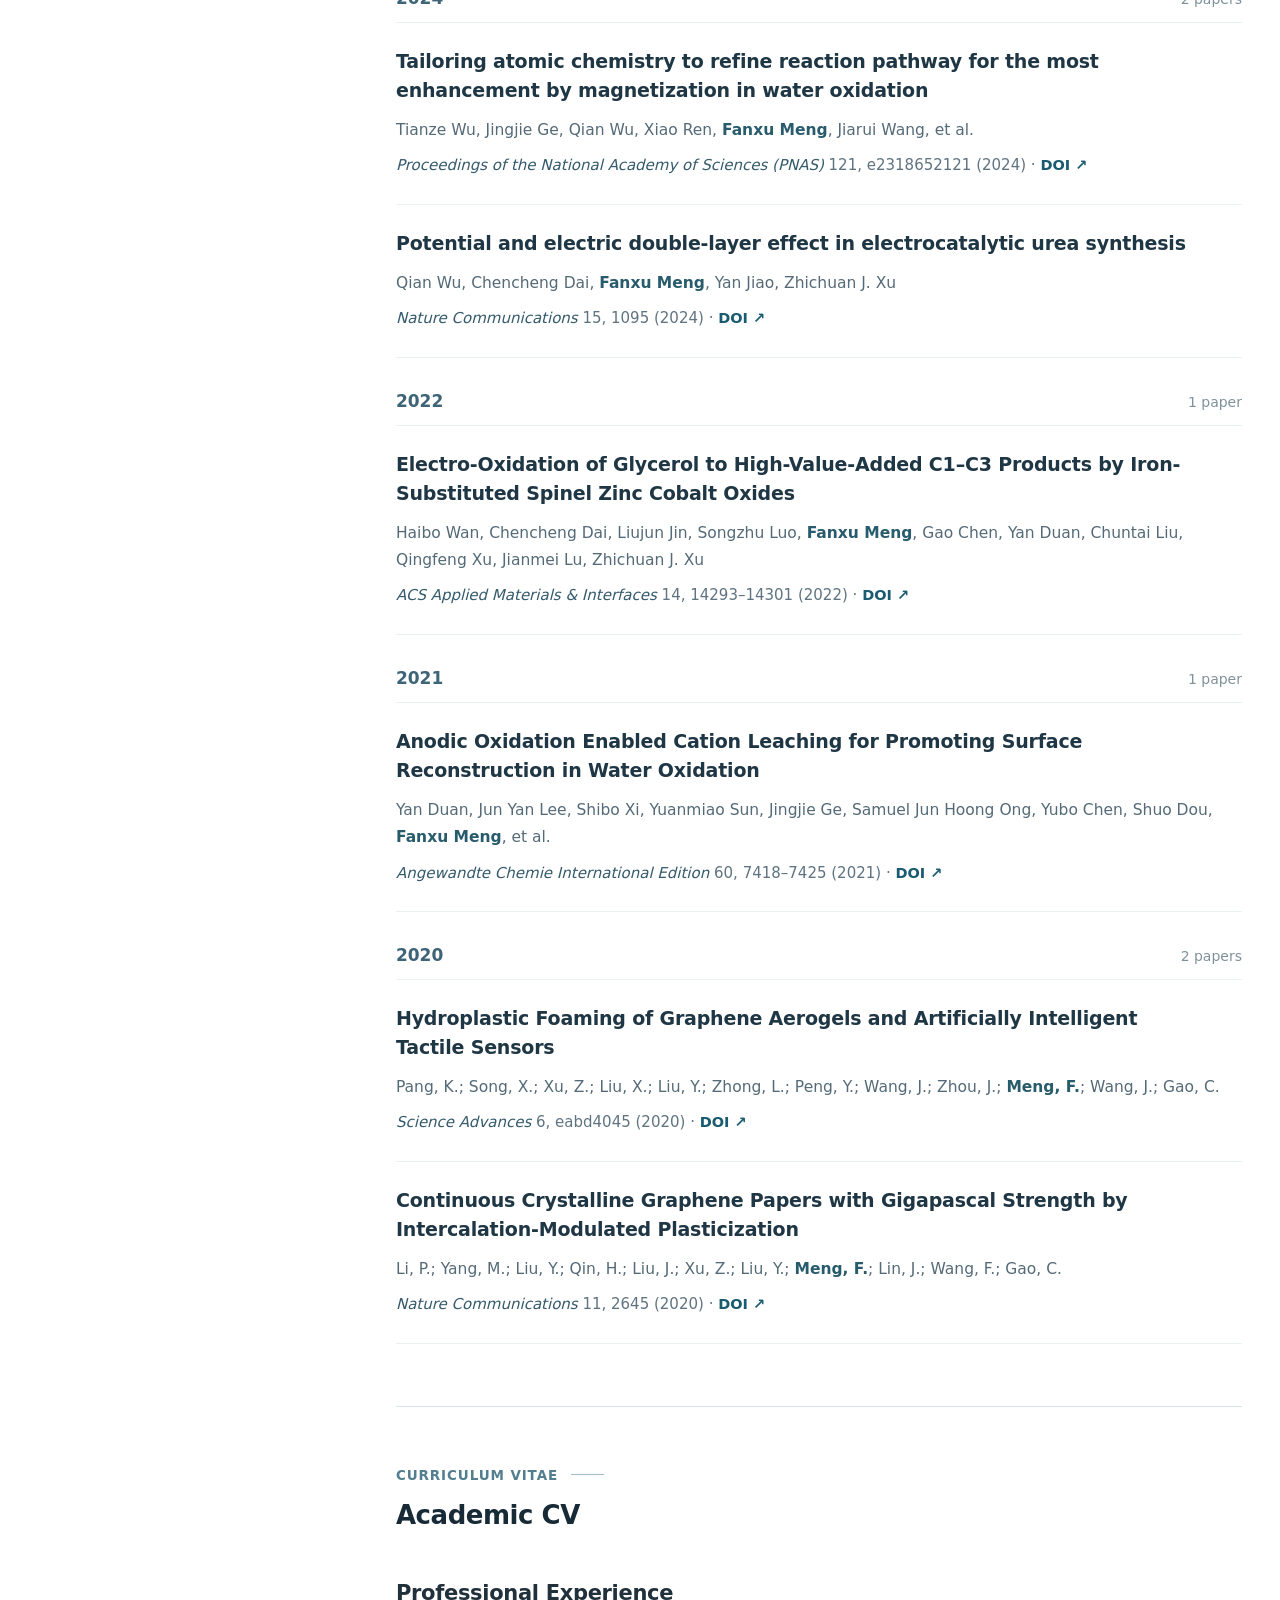
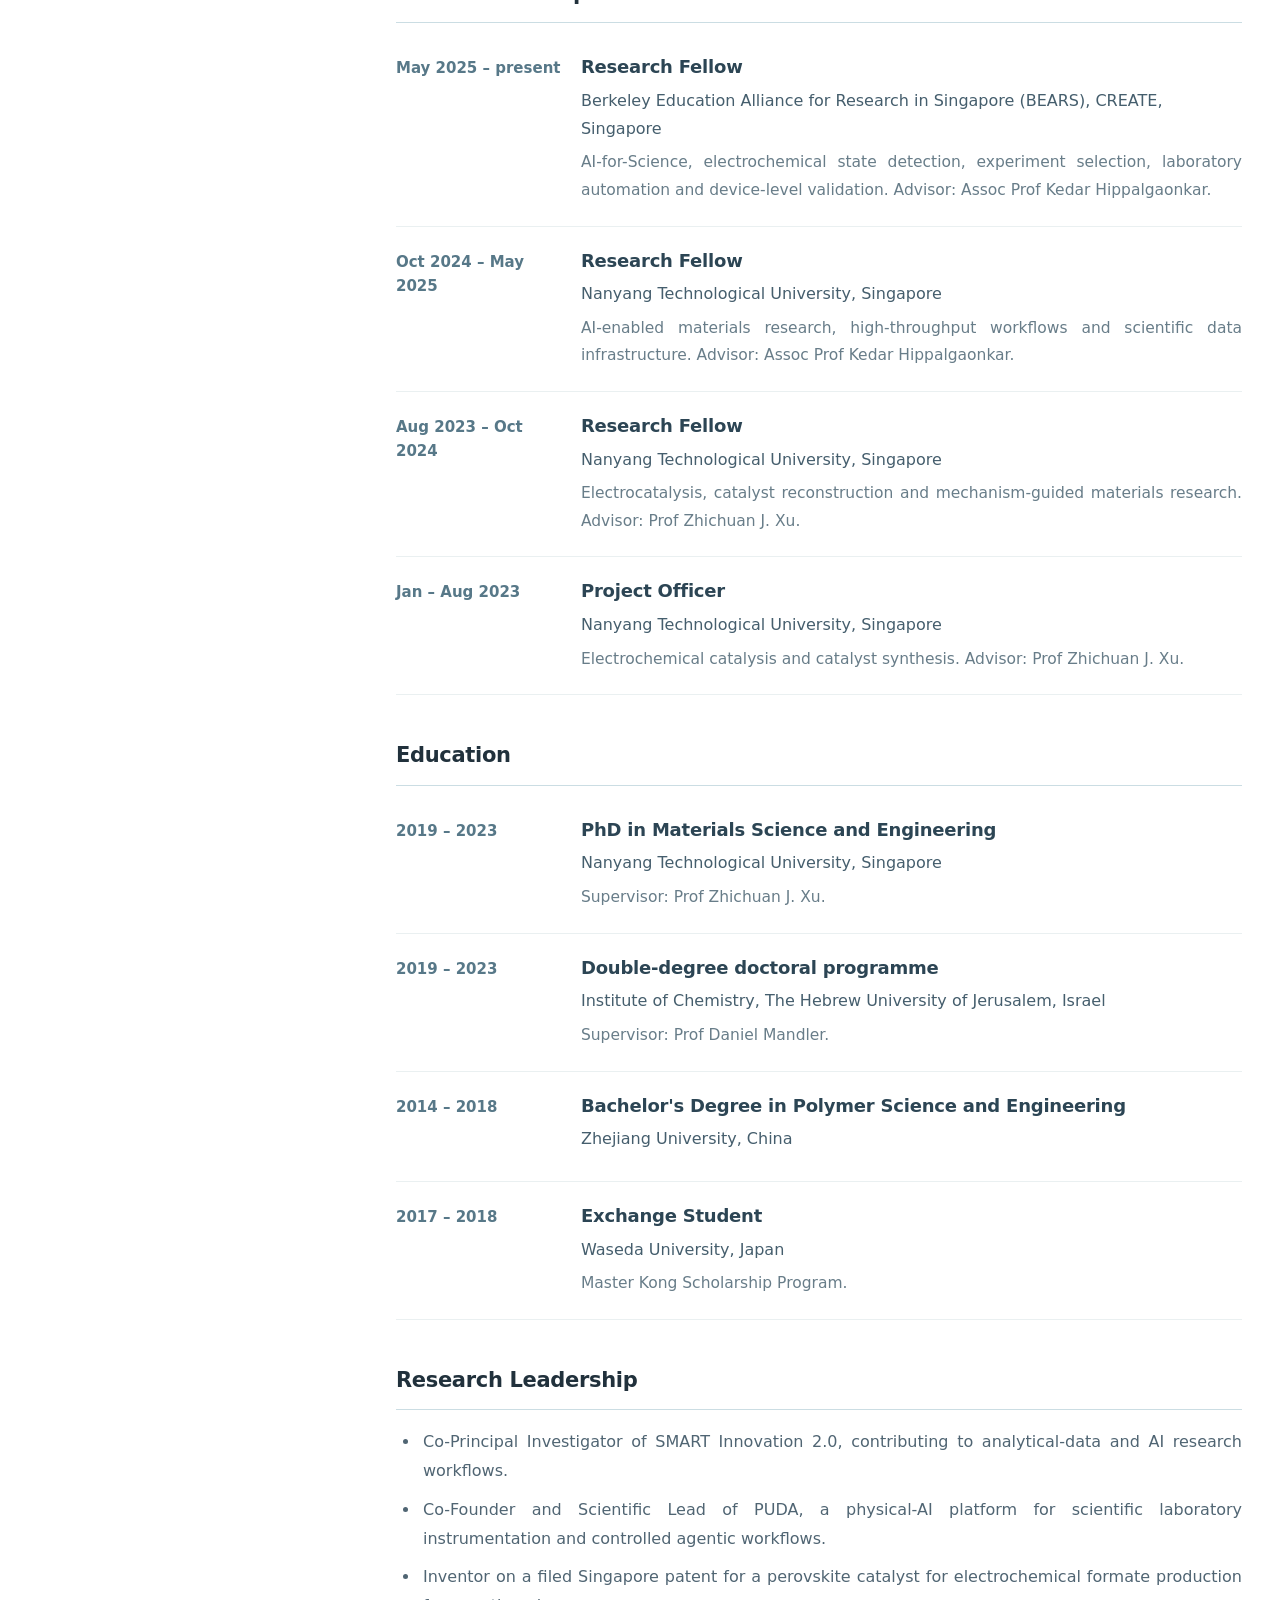
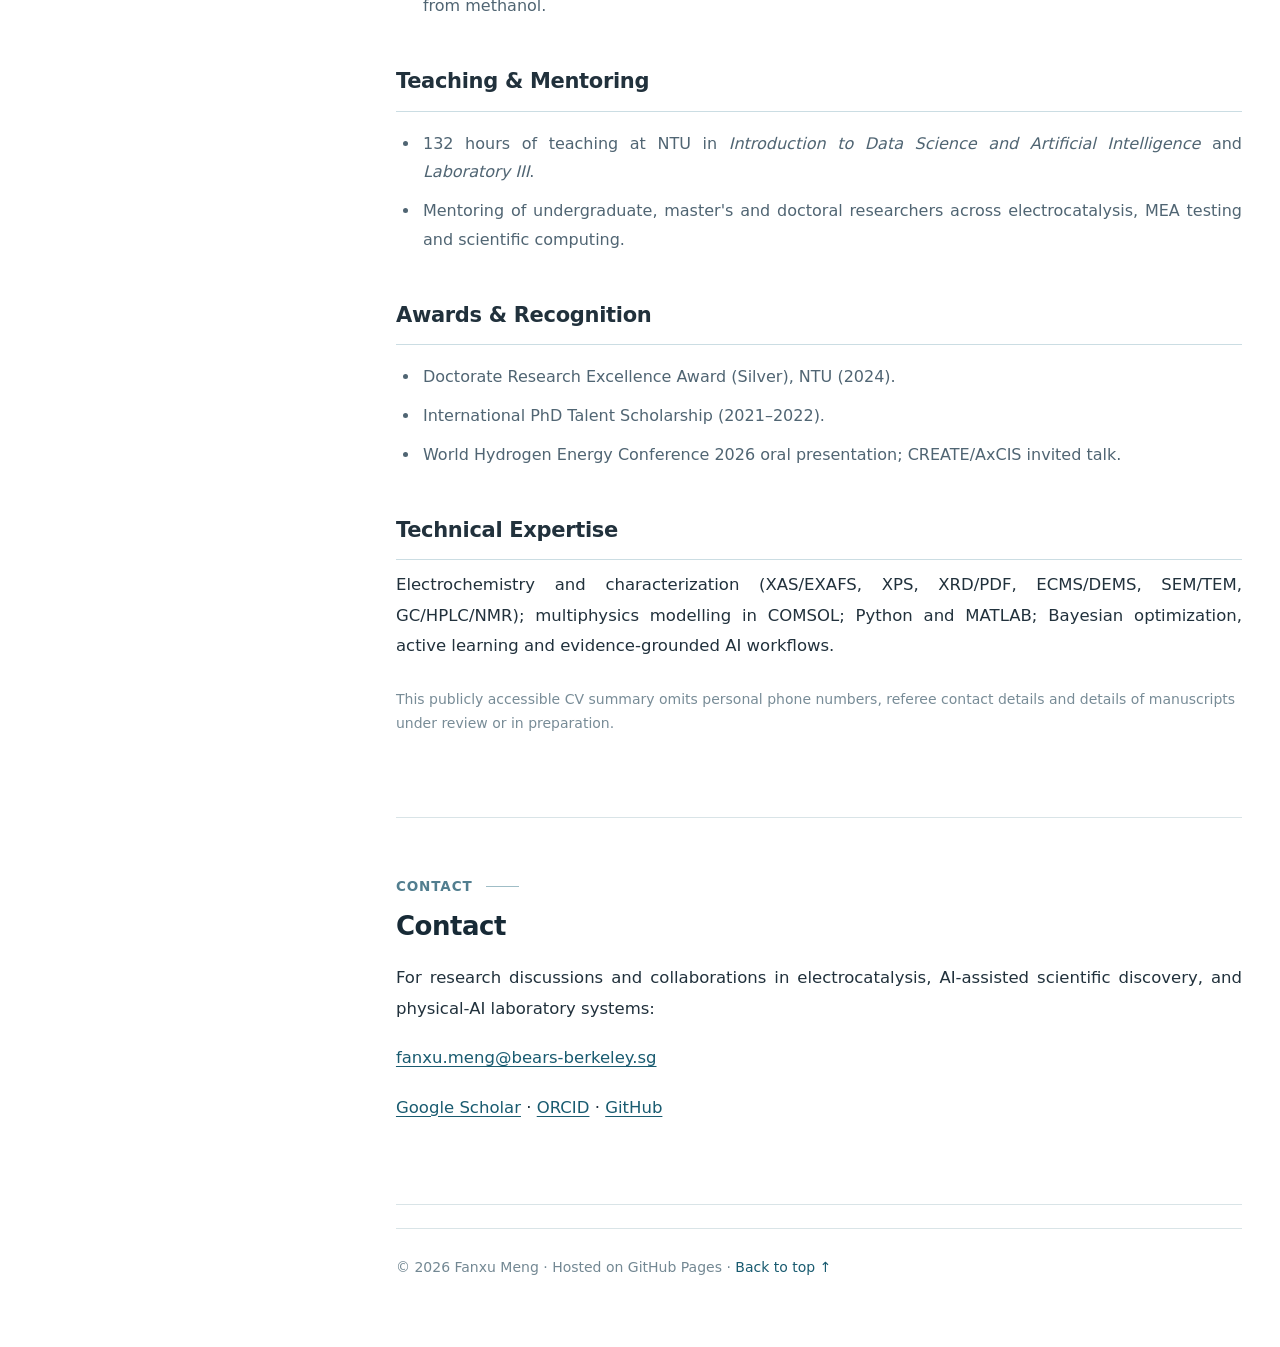
==== commit 716871cc: "Remove CV source note from Publications section" ====
--- a/index.html
+++ b/index.html
@@ -52,7 +52,7 @@
 <div class="publication-year"><h4 class="pub-year">2020<span>2 papers</span></h4><article class="publication" data-year="2020" data-group="collab" data-search="hydroplastic foaming of graphene aerogels and artificially intelligent tactile sensors pang, k.; song, x.; xu, z.; liu, x.; liu, y.; zhong, l.; peng, y.; wang, j.; zhou, j.;  meng, f. ; wang, j.; gao, c.  science advances  6, eabd4045 (2020) 10.1126/sciadv.abd4045 2020"><h4><a href="https://doi.org/10.1126/sciadv.abd4045" target="_blank" rel="noopener noreferrer">Hydroplastic Foaming of Graphene Aerogels and Artificially Intelligent Tactile Sensors</a></h4><p class="paper-authors">Pang, K.; Song, X.; Xu, Z.; Liu, X.; Liu, Y.; Zhong, L.; Peng, Y.; Wang, J.; Zhou, J.; <strong class="me">Meng, F.</strong>; Wang, J.; Gao, C.</p><p class="paper-venue"><em>Science Advances</em> 6, eabd4045 (2020) <span aria-hidden="true">·</span> <a href="https://doi.org/10.1126/sciadv.abd4045" target="_blank" rel="noopener noreferrer">DOI ↗</a></p></article>
 <article class="publication" data-year="2020" data-group="collab" data-search="continuous crystalline graphene papers with gigapascal strength by intercalation-modulated plasticization li, p.; yang, m.; liu, y.; qin, h.; liu, j.; xu, z.; liu, y.;  meng, f. ; lin, j.; wang, f.; gao, c.  nature communications  11, 2645 (2020) 10.1038/s41467-020-16494-0 2020"><h4><a href="https://doi.org/10.1038/s41467-020-16494-0" target="_blank" rel="noopener noreferrer">Continuous Crystalline Graphene Papers with Gigapascal Strength by Intercalation-Modulated Plasticization</a></h4><p class="paper-authors">Li, P.; Yang, M.; Liu, Y.; Qin, H.; Liu, J.; Xu, Z.; Liu, Y.; <strong class="me">Meng, F.</strong>; Lin, J.; Wang, F.; Gao, C.</p><p class="paper-venue"><em>Nature Communications</em> 11, 2645 (2020) <span aria-hidden="true">·</span> <a href="https://doi.org/10.1038/s41467-020-16494-0" target="_blank" rel="noopener noreferrer">DOI ↗</a></p></article></div></div>
 <p class="pub-empty" id="pub-empty" hidden>No publications match the selected filters.</p>
-<p class="source-note">Publication details are based on the supplied 2026 academic CV. Submitted manuscripts and work in preparation are intentionally not listed.</p></section>
+</section>
 <section class="content-section" id="cv"><div class="section-eyebrow">Curriculum Vitae</div><h2>Academic CV</h2>
 <h3 class="cv-subtitle">Professional Experience</h3><div class="cv-timeline"><div class="cv-item"><div class="cv-date">May 2025 – present</div><div><h4>Research Fellow</h4><p>Berkeley Education Alliance for Research in Singapore (BEARS), CREATE, Singapore</p><p class="detail">AI-for-Science, electrochemical state detection, experiment selection, laboratory automation and device-level validation. Advisor: Assoc Prof Kedar Hippalgaonkar.</p></div></div>
 <div class="cv-item"><div class="cv-date">Oct 2024 – May 2025</div><div><h4>Research Fellow</h4><p>Nanyang Technological University, Singapore</p><p class="detail">AI-enabled materials research, high-throughput workflows and scientific data infrastructure. Advisor: Assoc Prof Kedar Hippalgaonkar.</p></div></div>
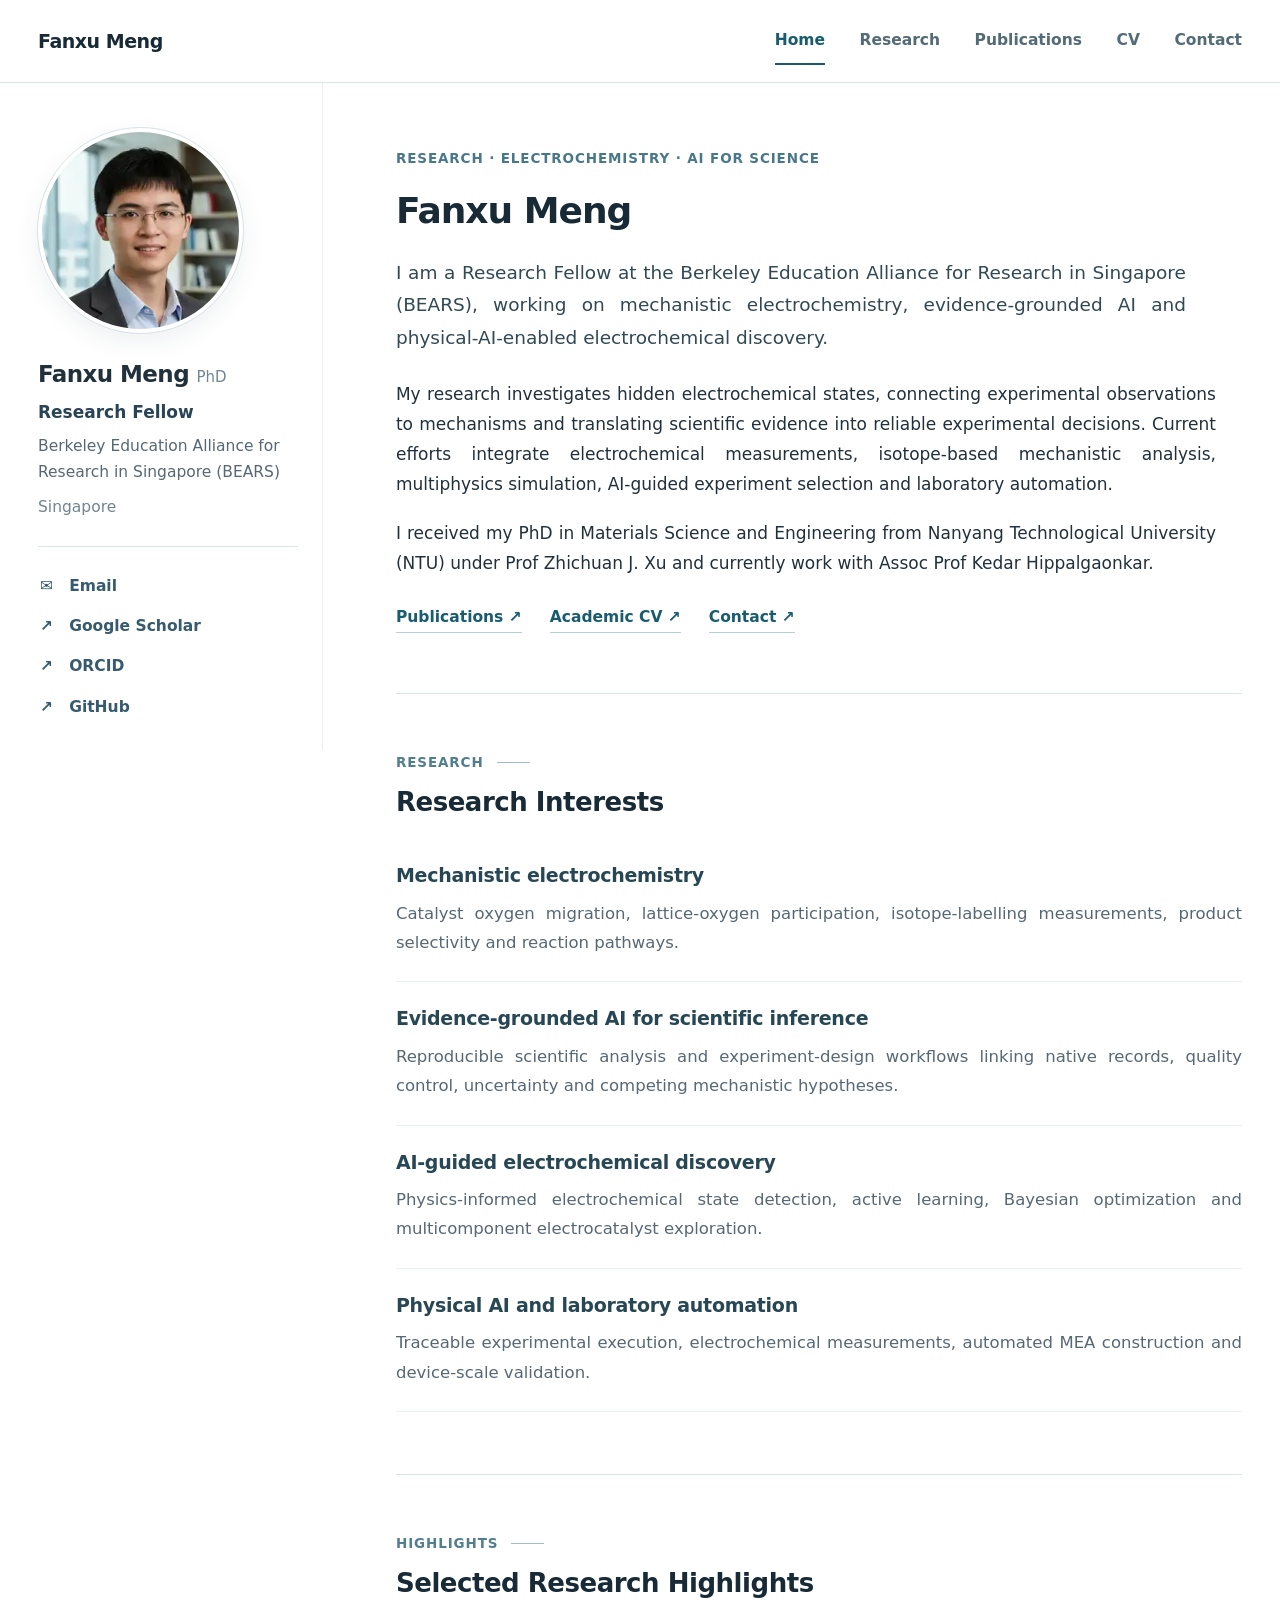
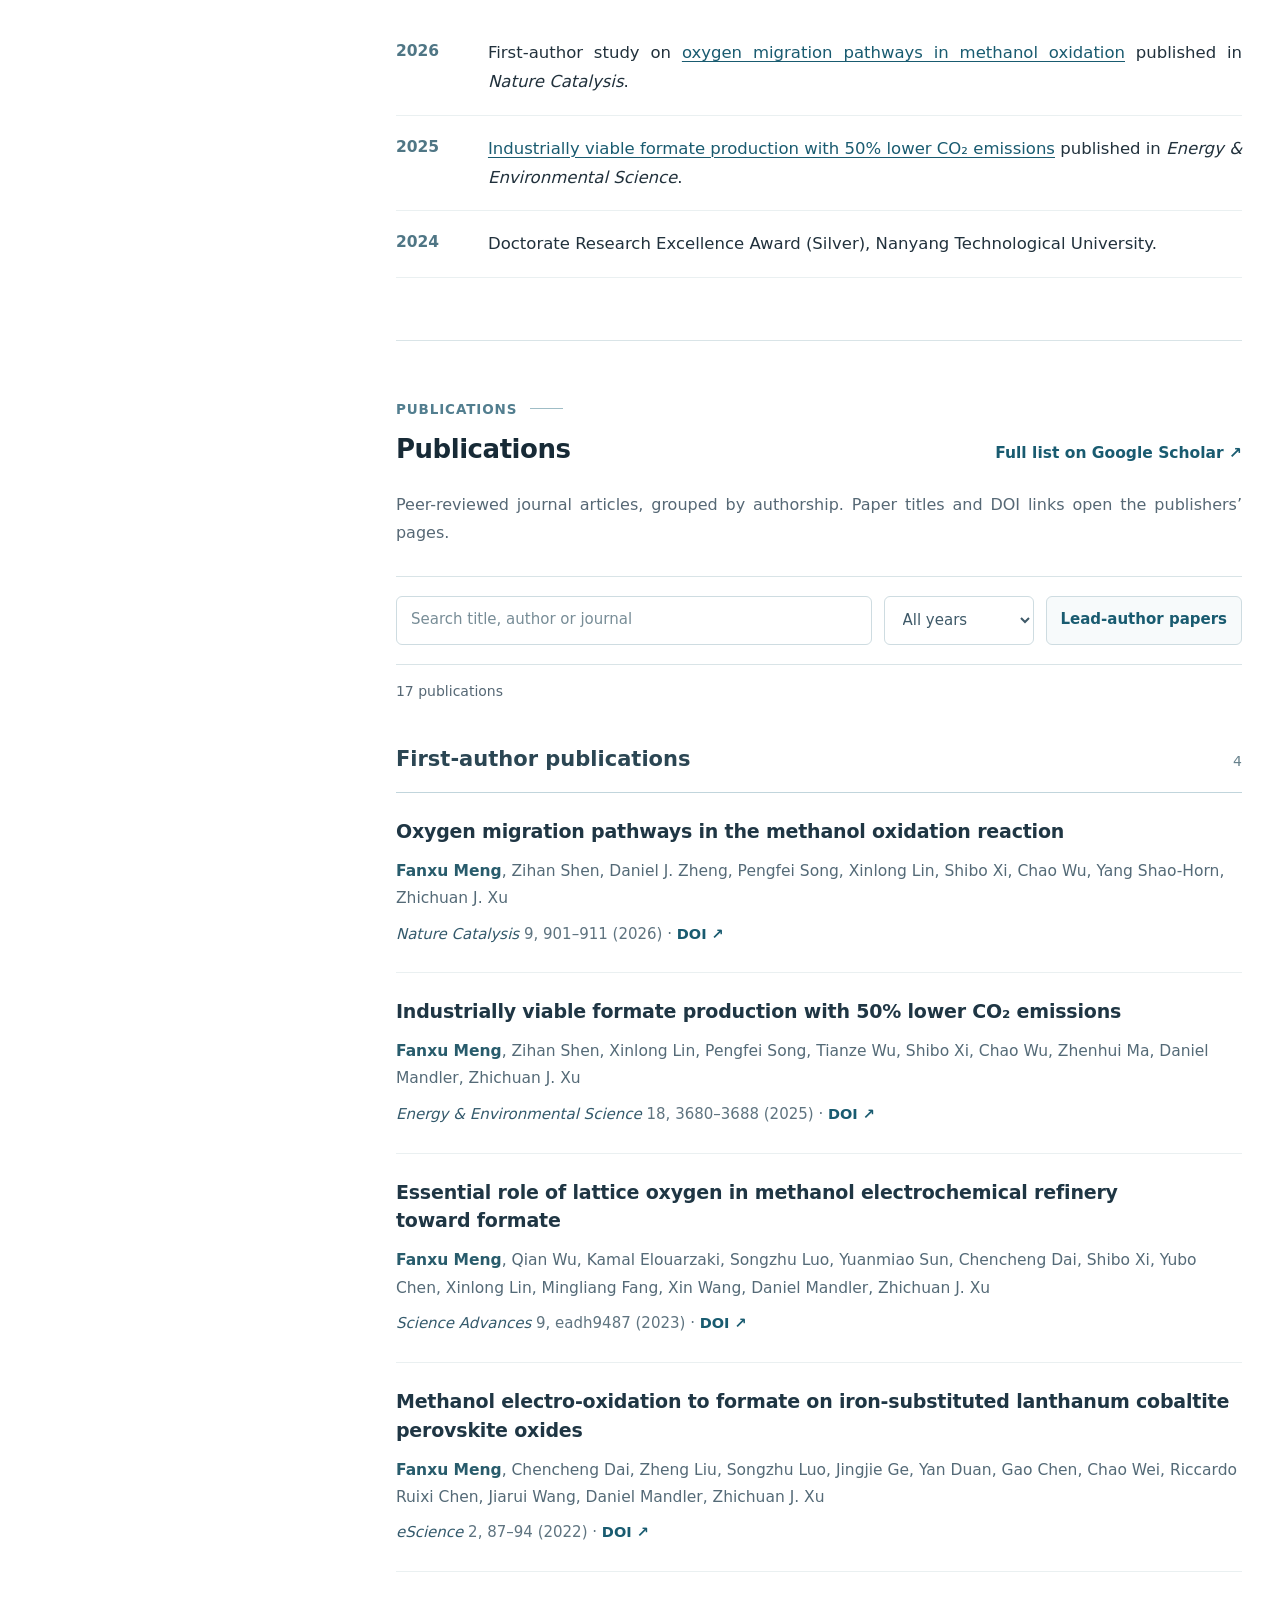
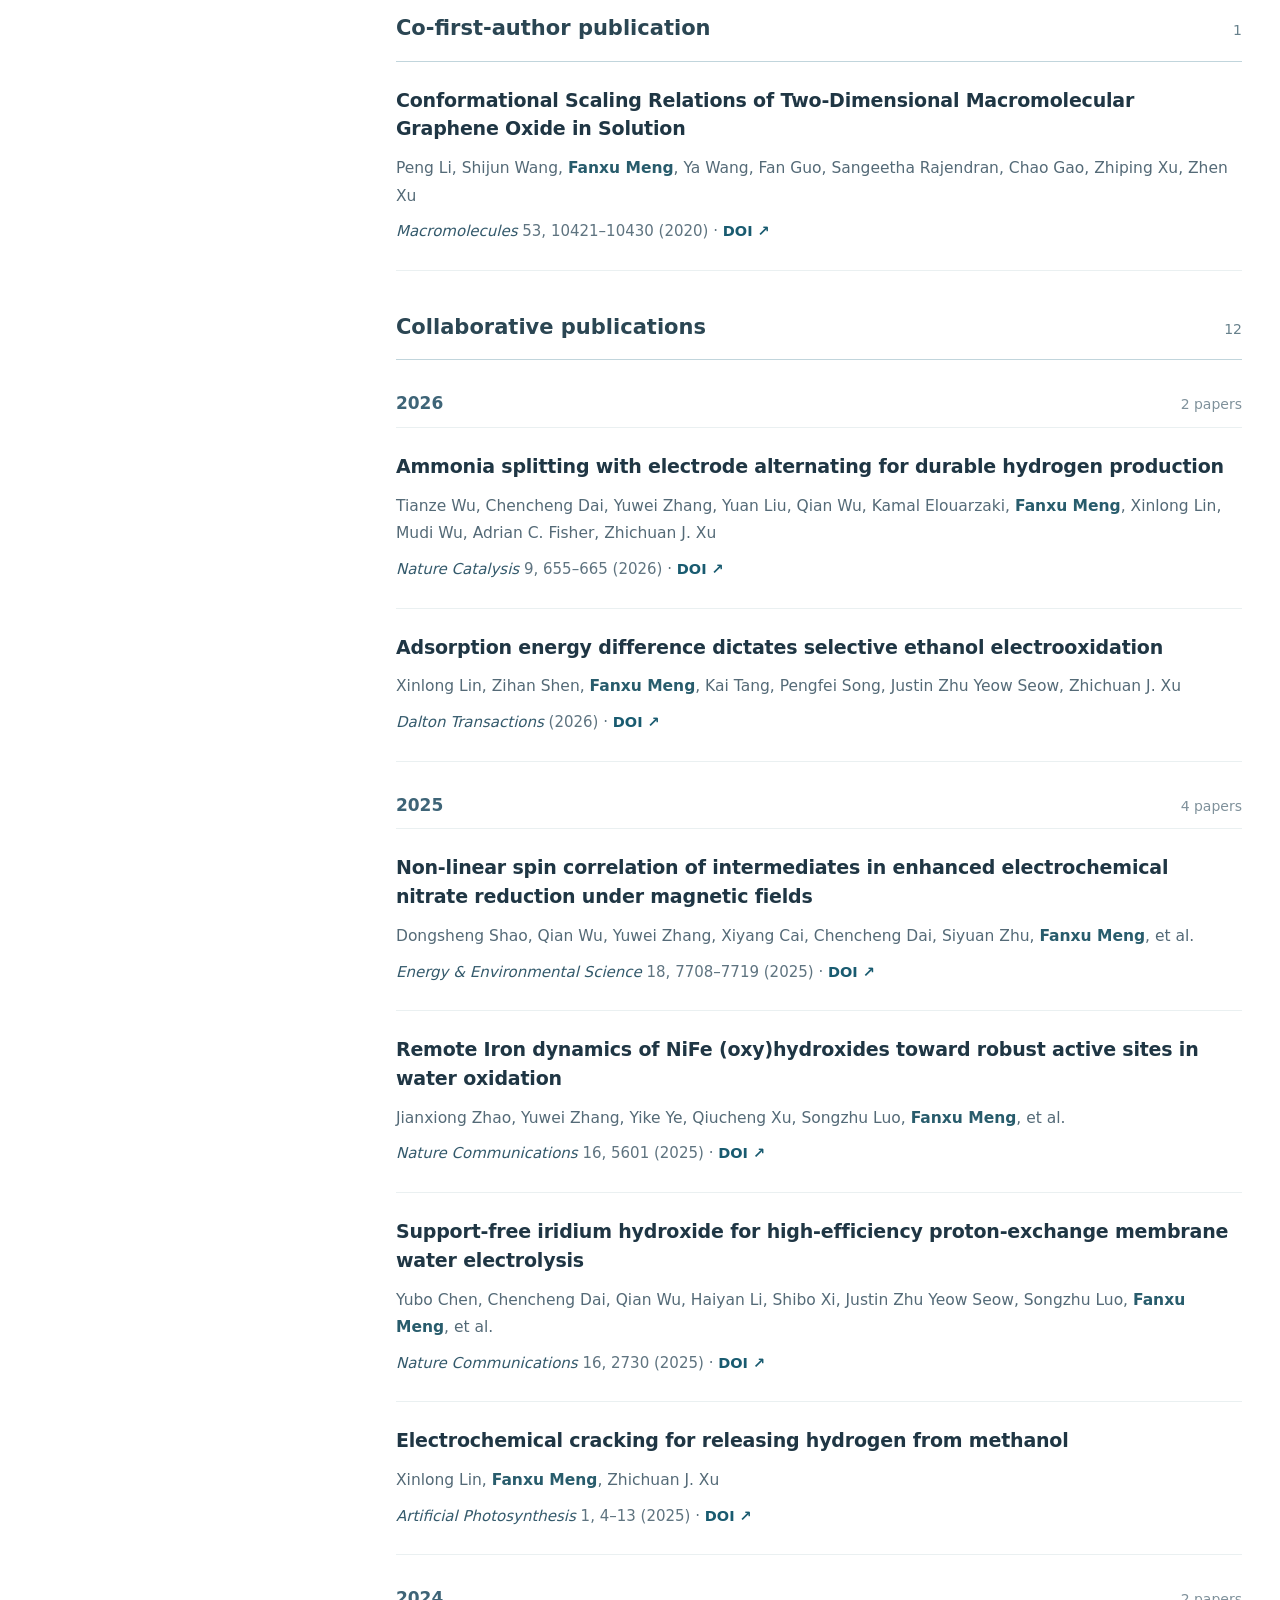
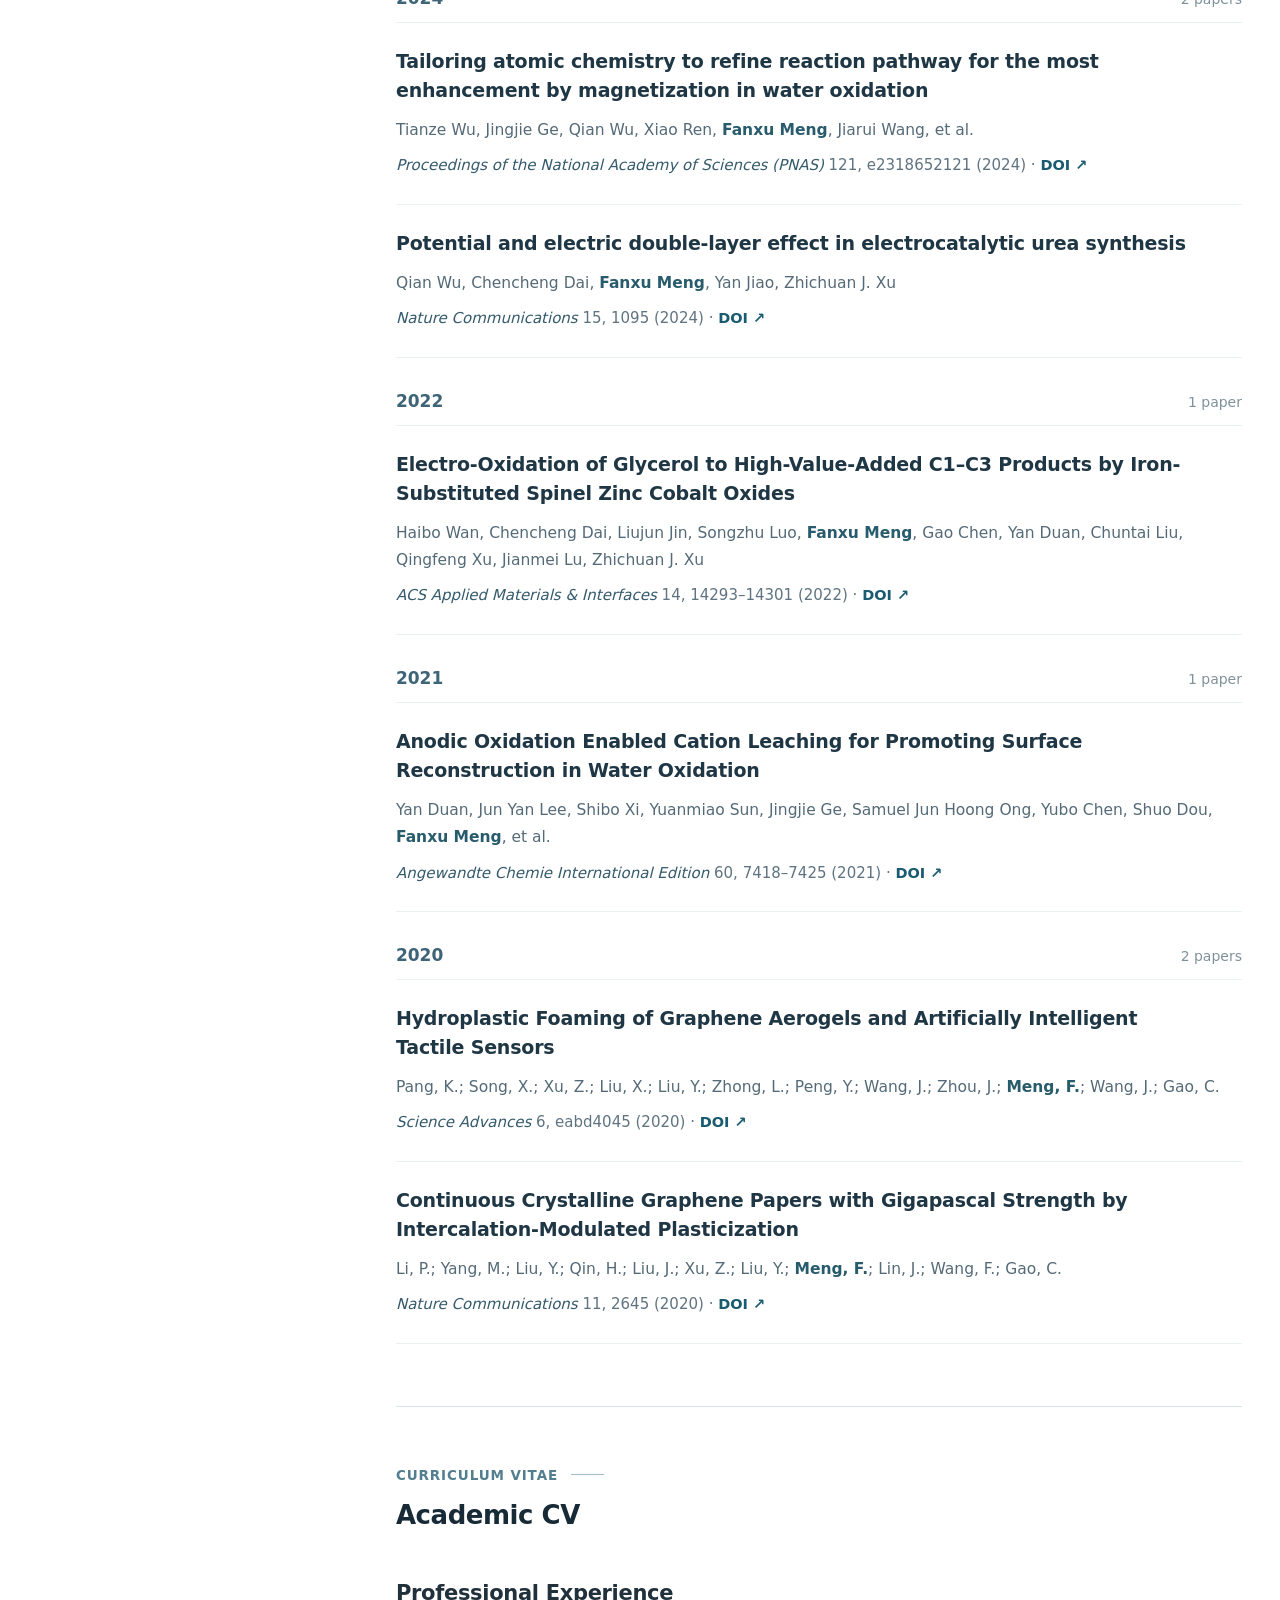
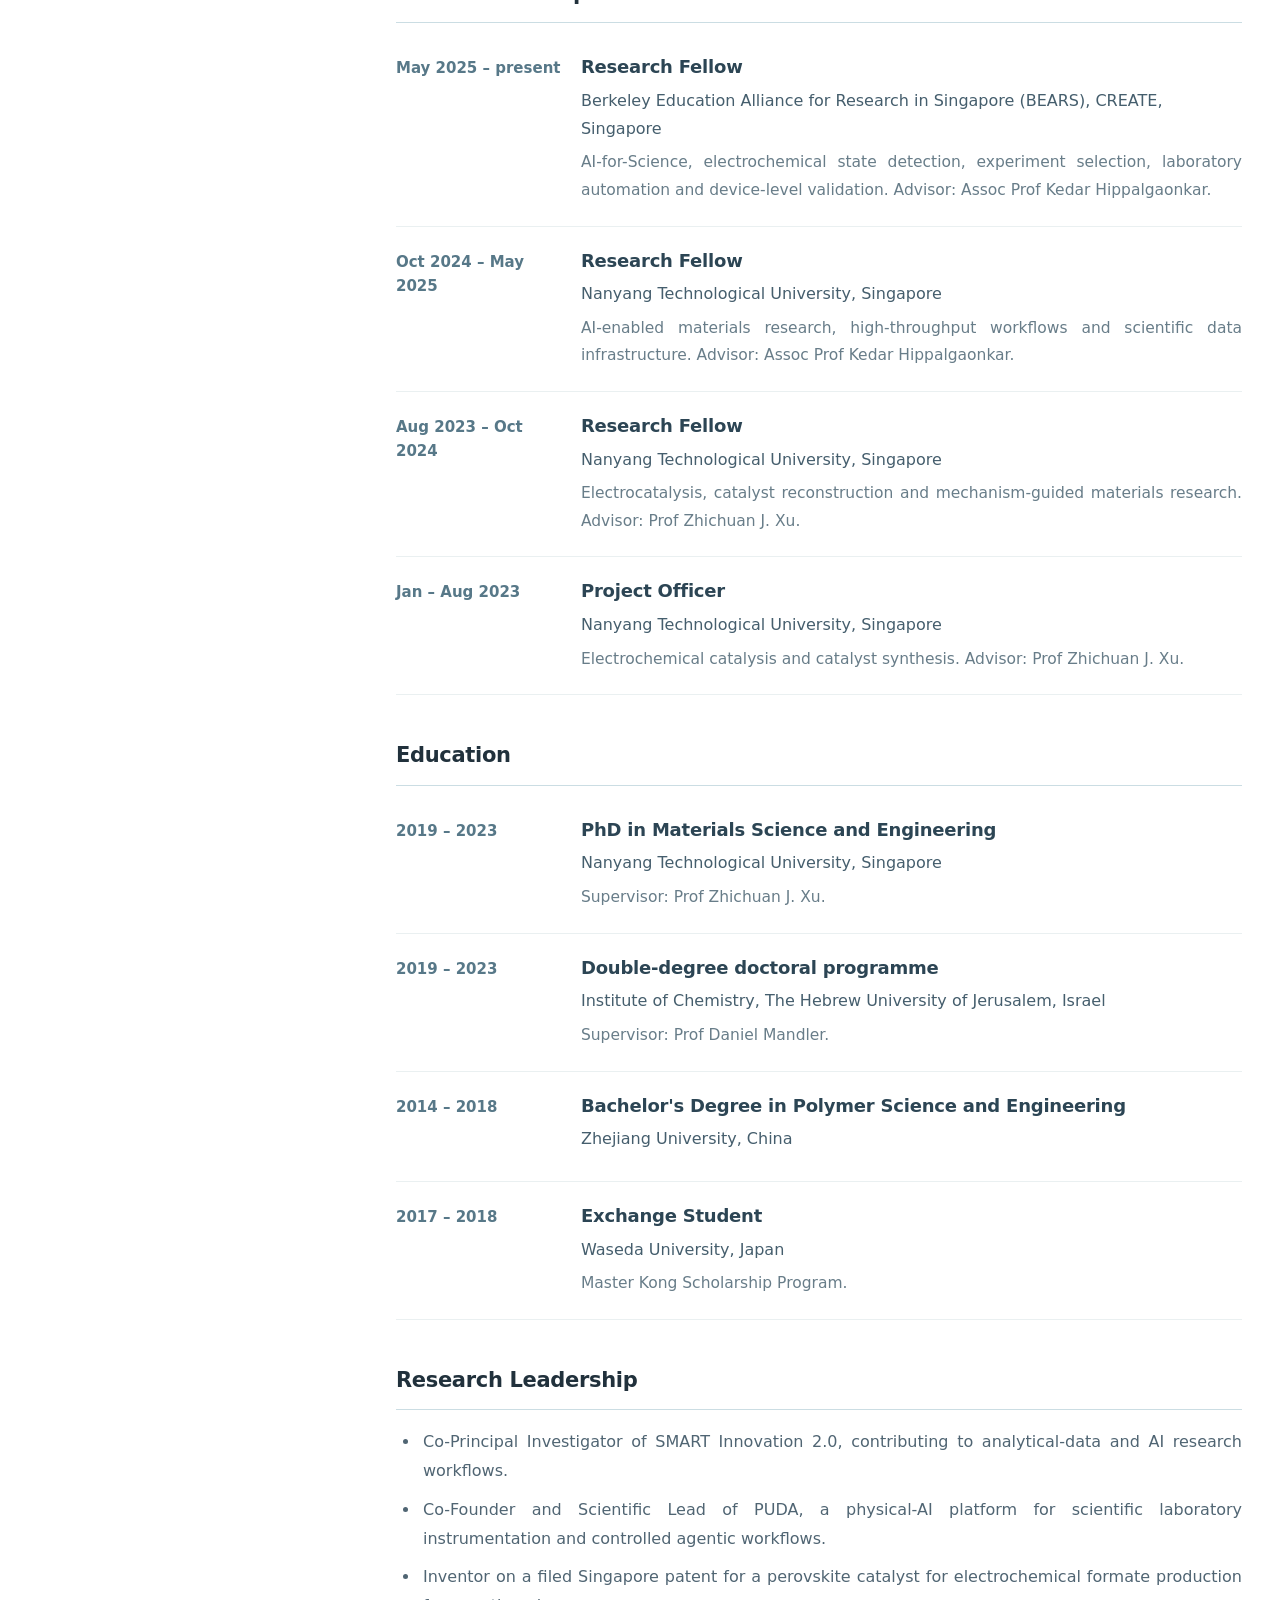
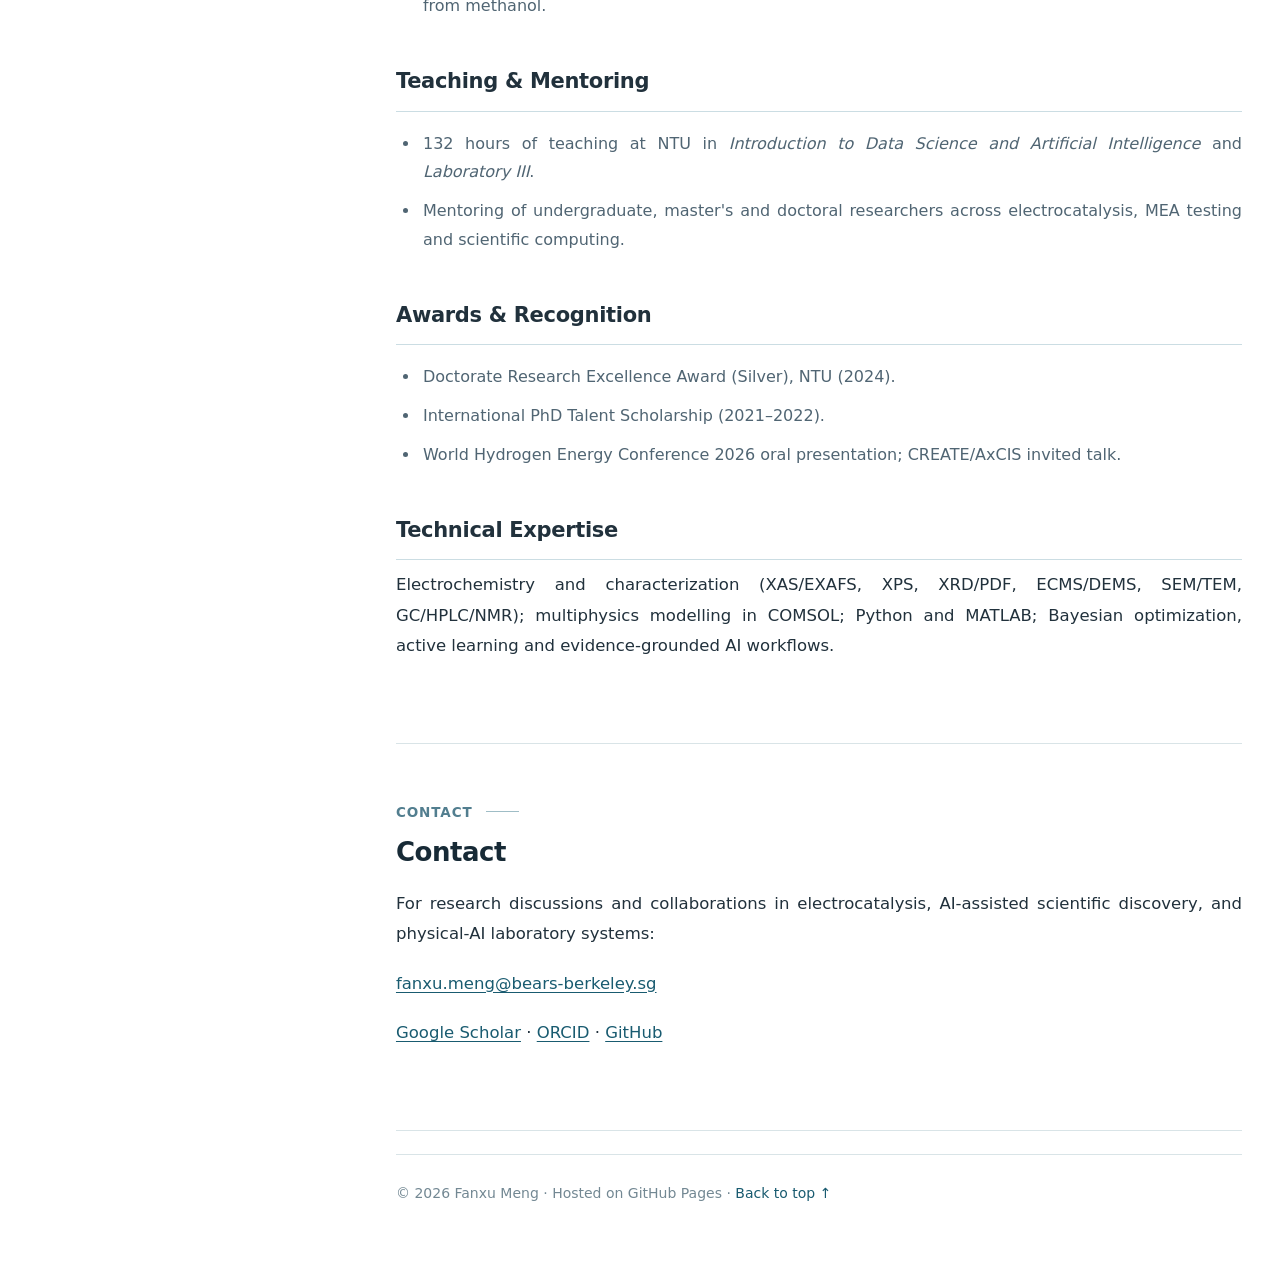
==== commit 042c5987: "Remove CV privacy disclaimer from public academic homepage" ====
--- a/index.html
+++ b/index.html
@@ -66,6 +66,6 @@
 <h3 class="cv-subtitle">Teaching &amp; Mentoring</h3><ul class="cv-bullets"><li>132 hours of teaching at NTU in <em>Introduction to Data Science and Artificial Intelligence</em> and <em>Laboratory III</em>.</li><li>Mentoring of undergraduate, master's and doctoral researchers across electrocatalysis, MEA testing and scientific computing.</li></ul>
 <h3 class="cv-subtitle">Awards &amp; Recognition</h3><ul class="cv-bullets"><li>Doctorate Research Excellence Award (Silver), NTU (2024).</li><li>International PhD Talent Scholarship (2021–2022).</li><li>World Hydrogen Energy Conference 2026 oral presentation; CREATE/AxCIS invited talk.</li></ul>
 <h3 class="cv-subtitle">Technical Expertise</h3><p>Electrochemistry and characterization (XAS/EXAFS, XPS, XRD/PDF, ECMS/DEMS, SEM/TEM, GC/HPLC/NMR); multiphysics modelling in COMSOL; Python and MATLAB; Bayesian optimization, active learning and evidence-grounded AI workflows.</p>
-<p class="source-note">This publicly accessible CV summary omits personal phone numbers, referee contact details and details of manuscripts under review or in preparation.</p></section>
+</section>
 <section class="content-section" id="contact"><div class="section-eyebrow">Contact</div><h2>Contact</h2><p>For research discussions and collaborations in electrocatalysis, AI-assisted scientific discovery, and physical-AI laboratory systems:</p><p><a href="mailto:fanxu.meng@bears-berkeley.sg">fanxu.meng@bears-berkeley.sg</a></p><p><a href="https://scholar.google.com/citations?user=YPi3fxkAAAAJ&amp;hl=en" target="_blank" rel="noopener noreferrer">Google Scholar</a> · <a href="https://orcid.org/0000-0002-8201-0610" target="_blank" rel="noopener noreferrer">ORCID</a> · <a href="https://github.com/fan-xu-meng" target="_blank" rel="noopener noreferrer">GitHub</a></p></section>
 <footer>© <span id="footer-year">2026</span> Fanxu Meng · Hosted on GitHub Pages · <a href="#home">Back to top ↑</a></footer></main></div></body></html>
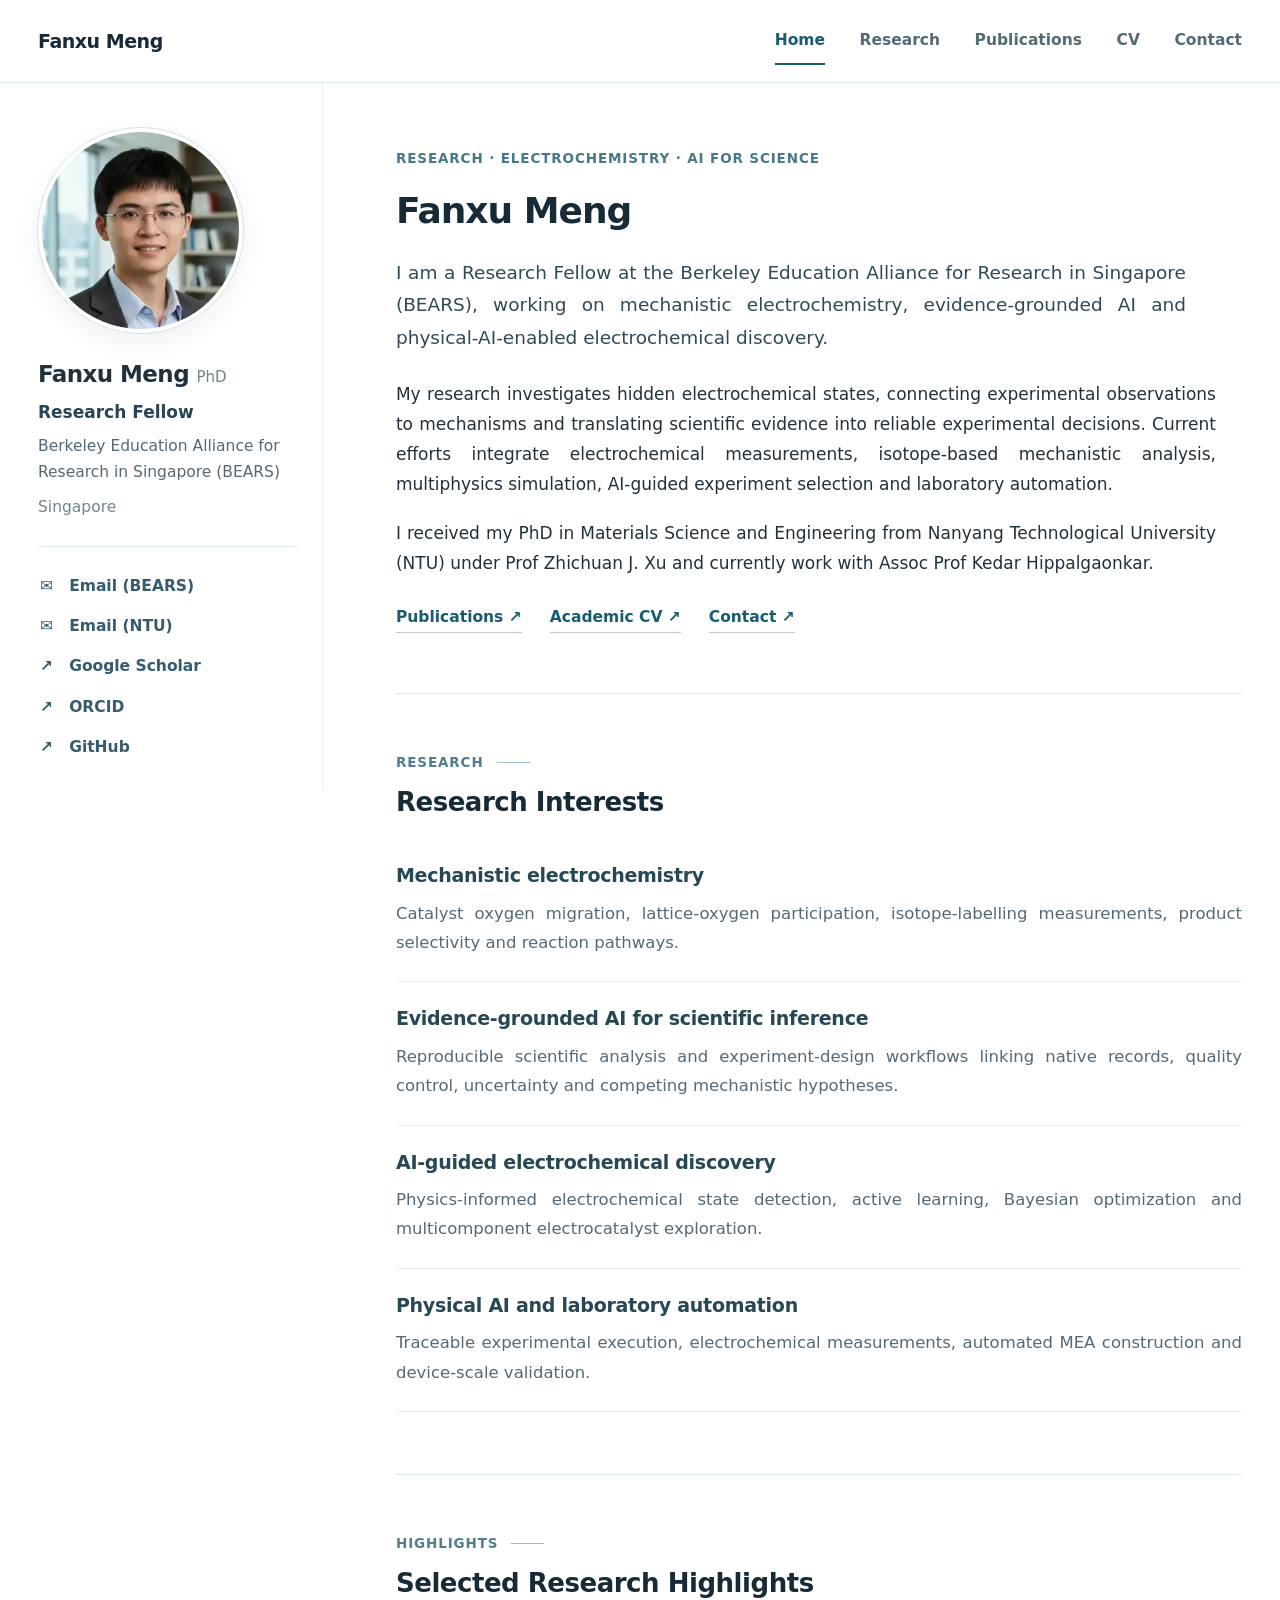
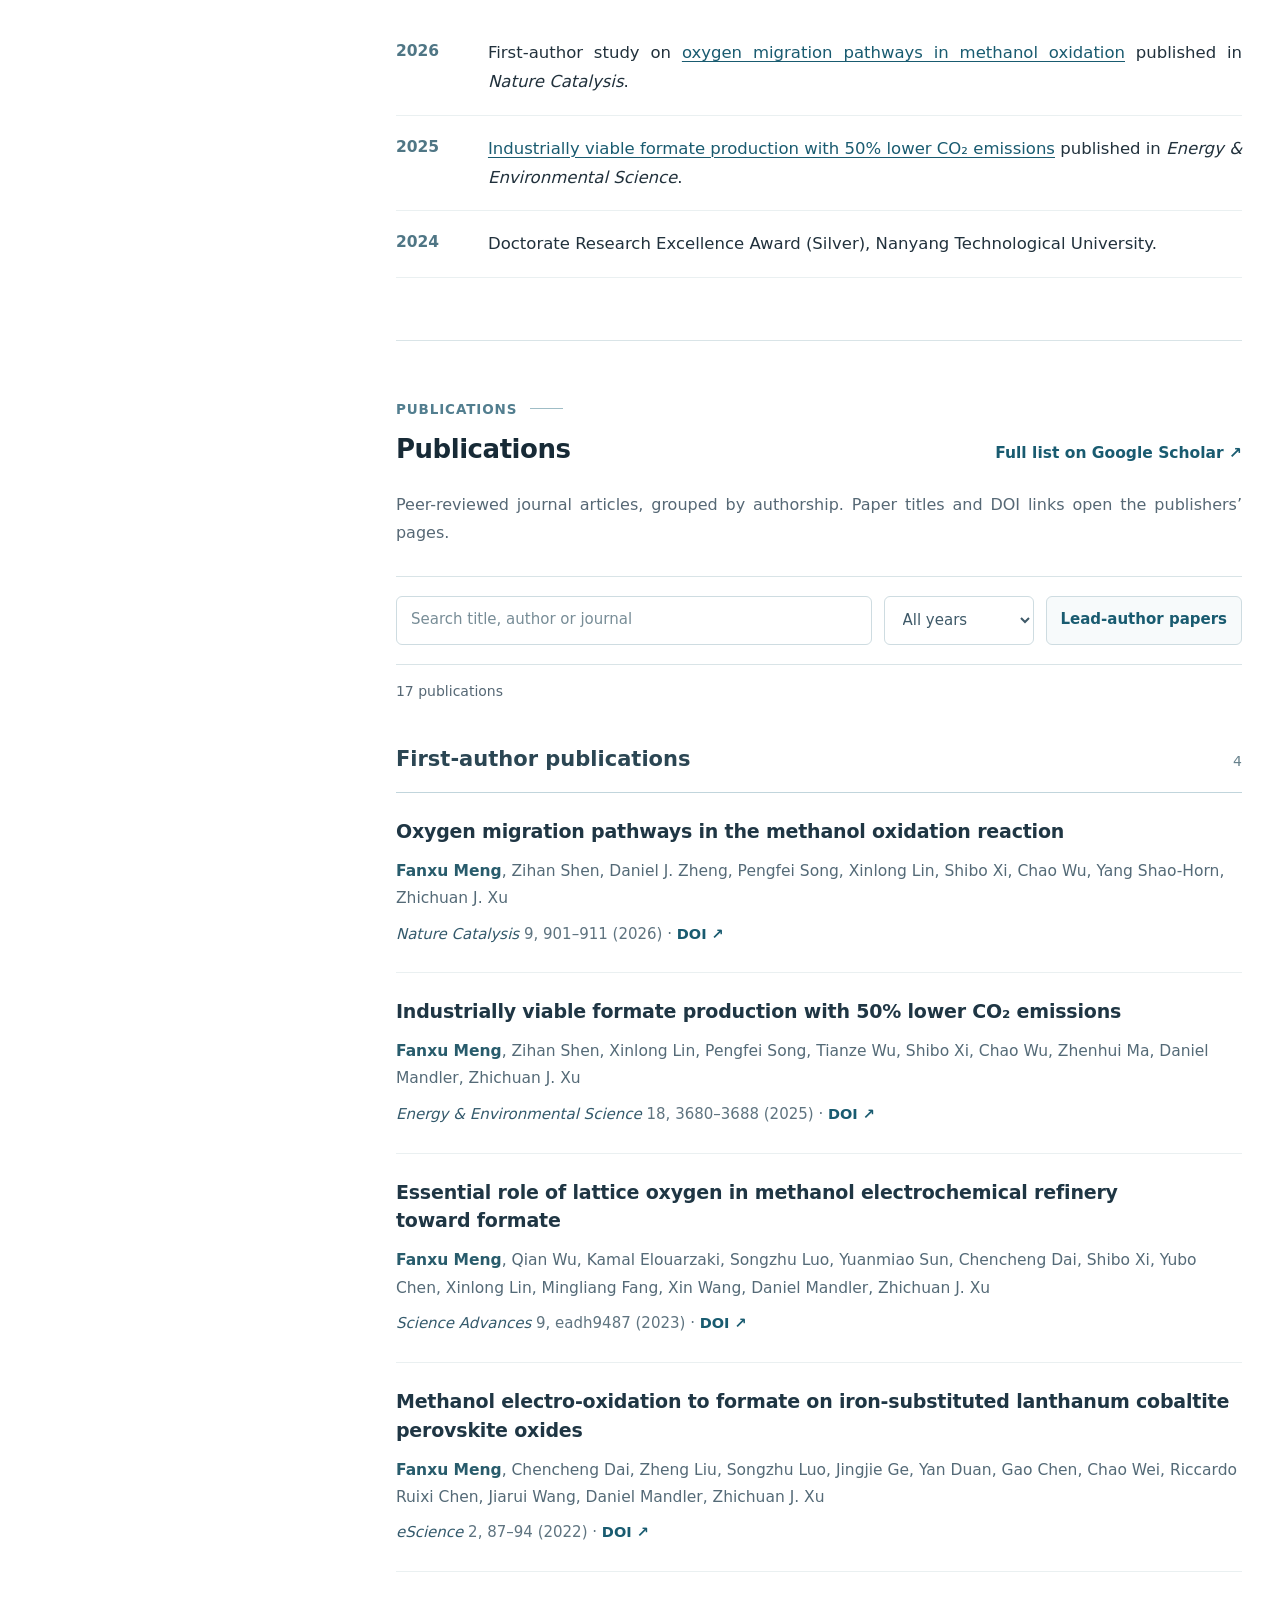
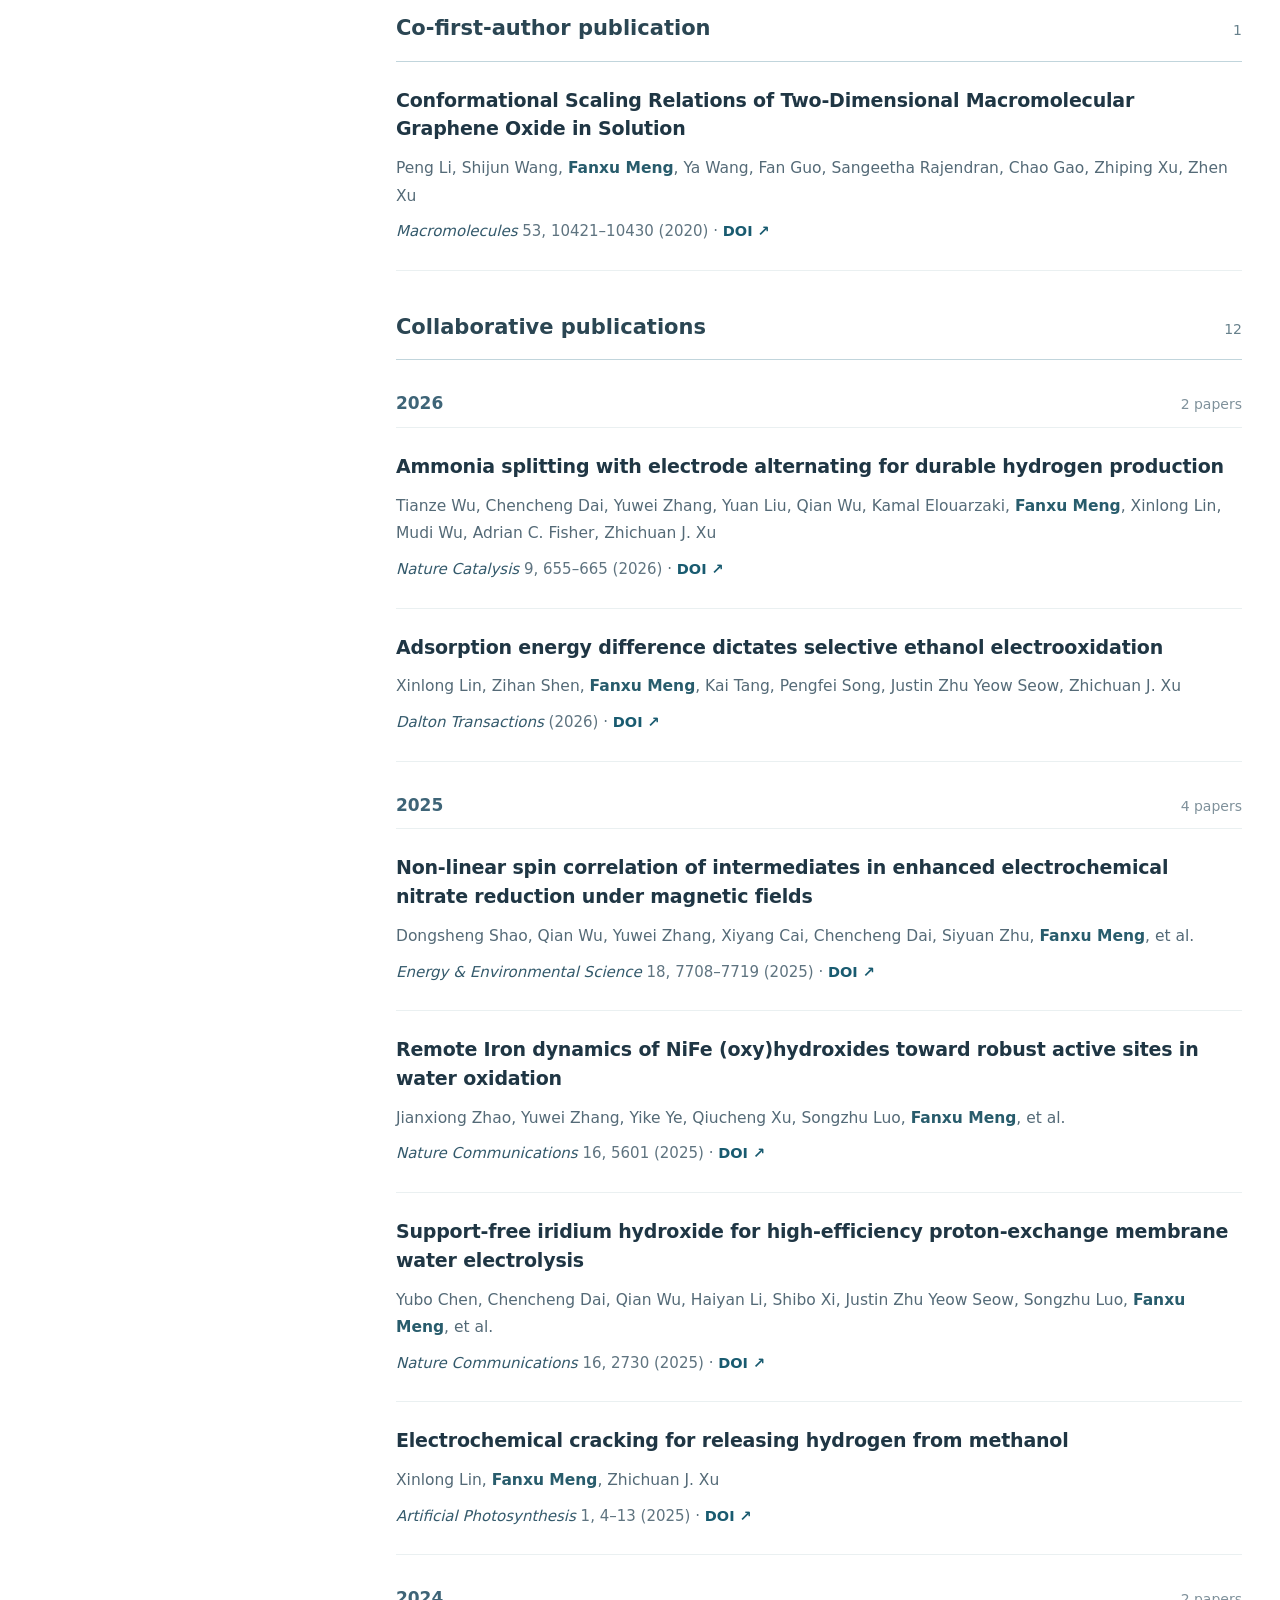
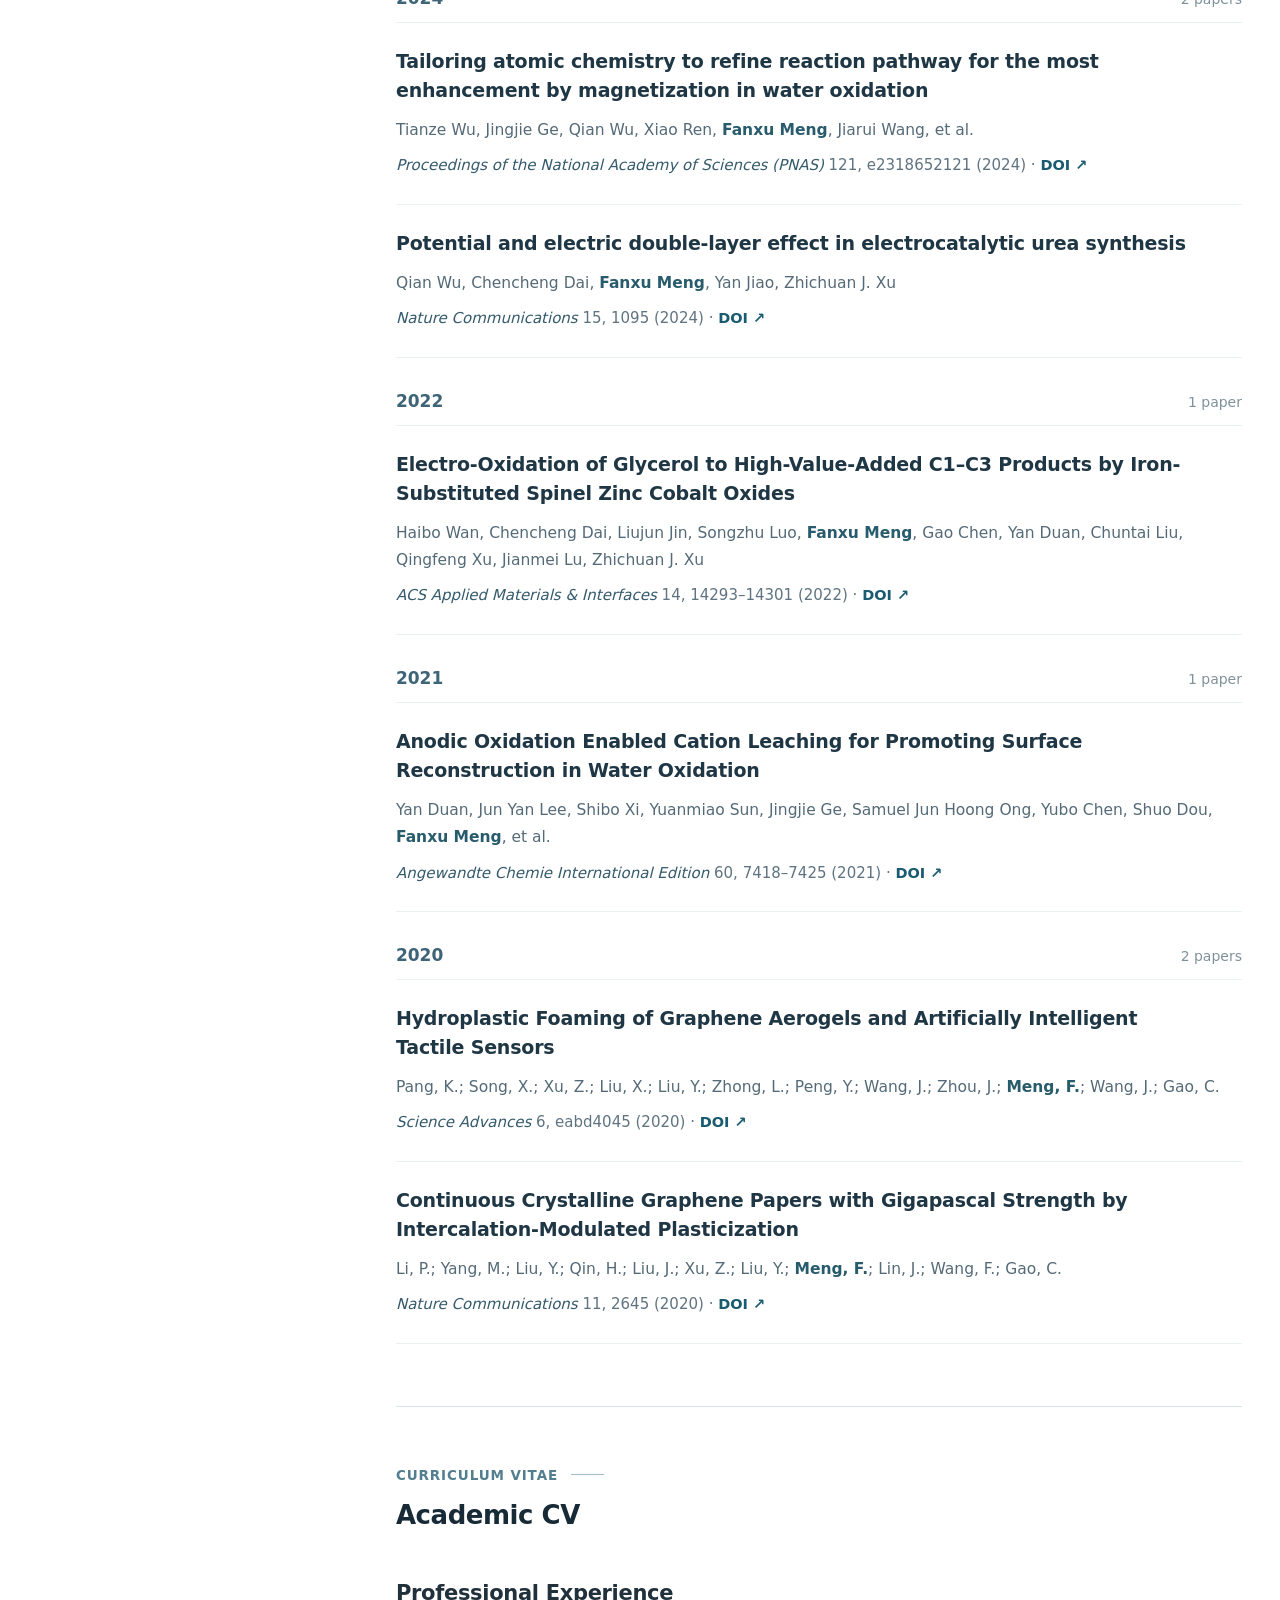
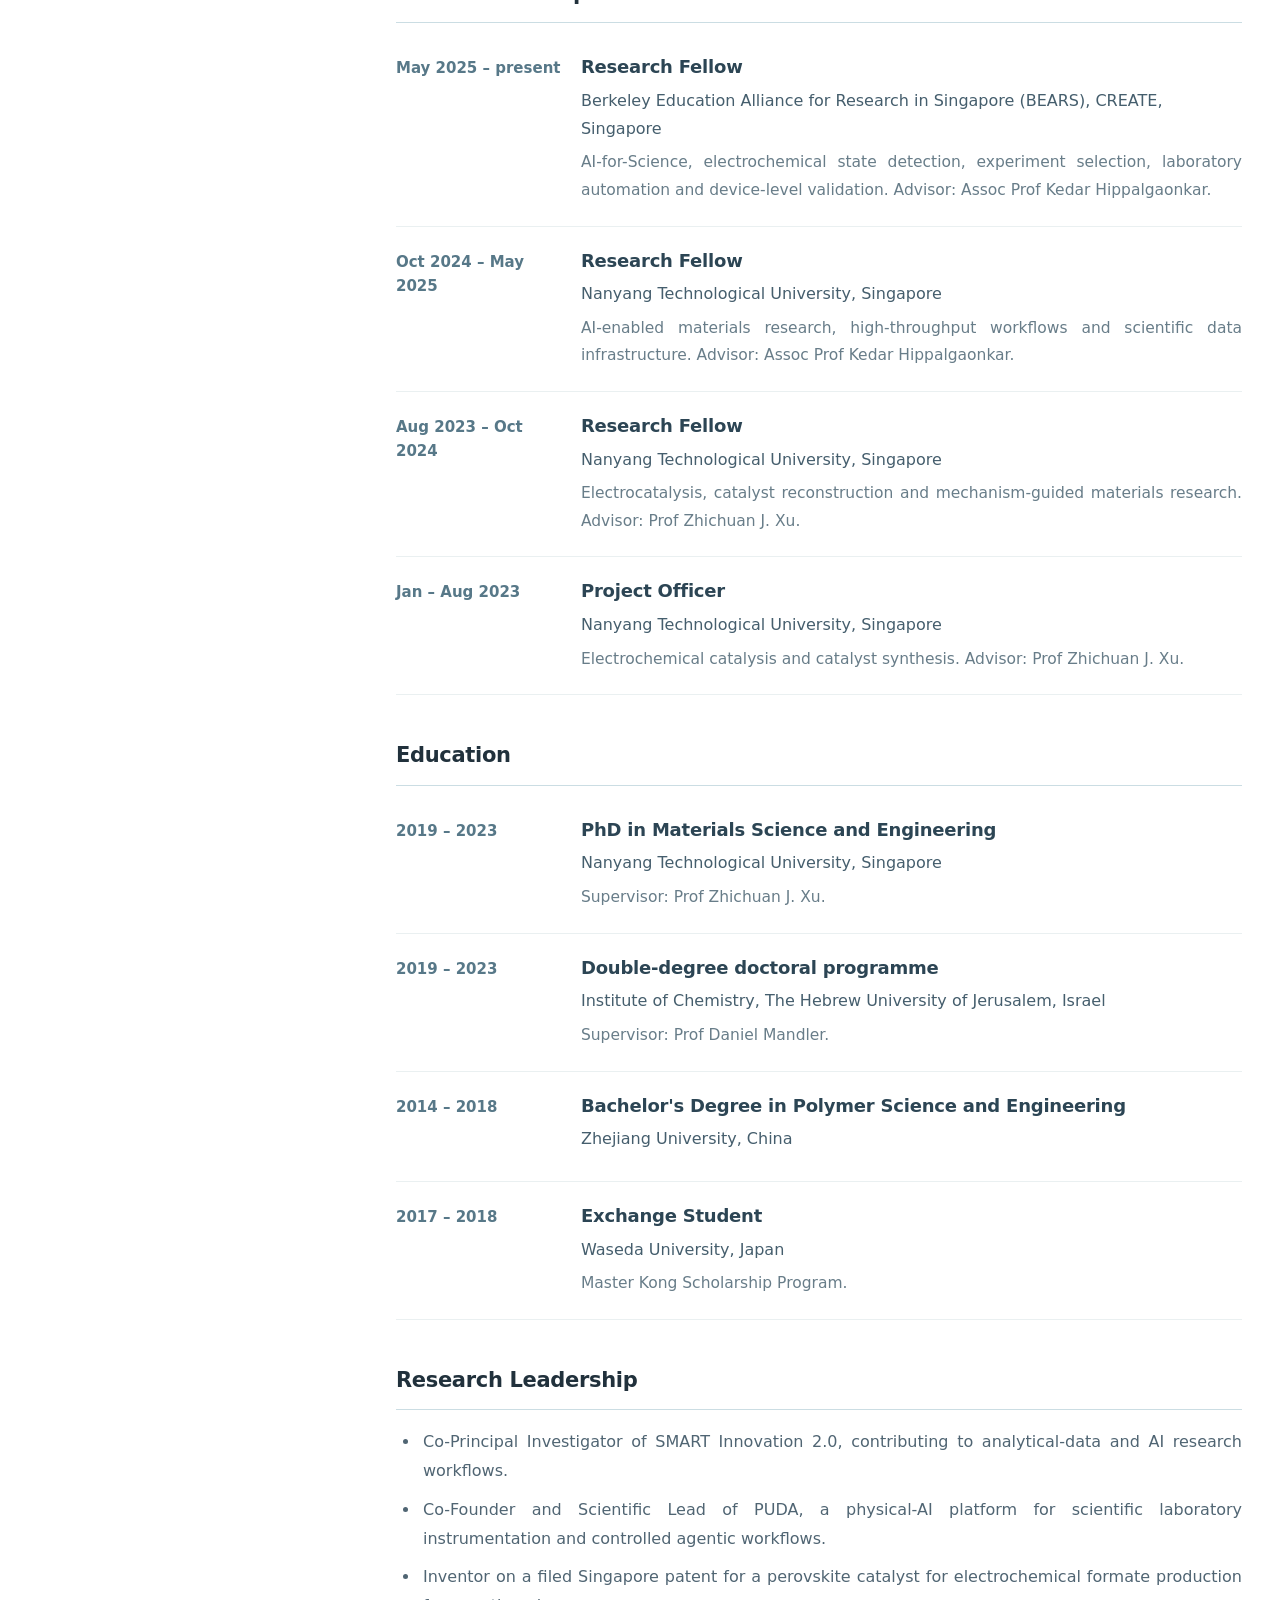
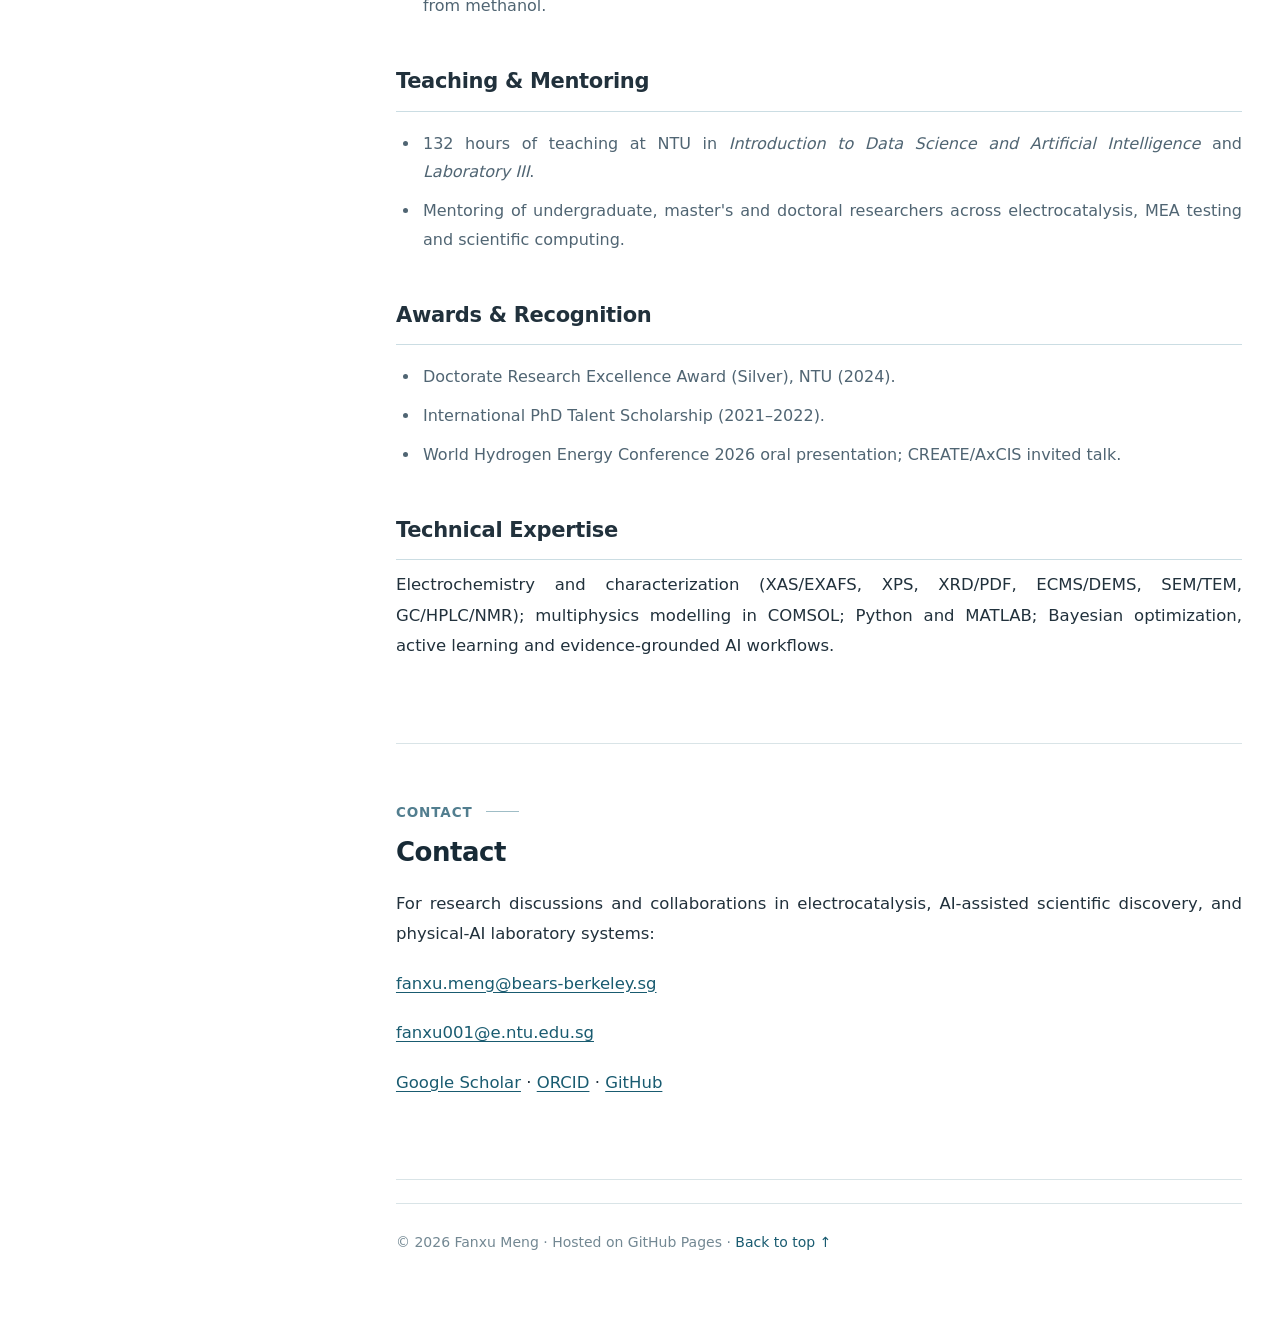
==== commit 06a1c6cd: "Add NTU contact email alongside BEARS address" ====
--- a/index.html
+++ b/index.html
@@ -11,7 +11,7 @@
 <img class="portrait" src="/assets/portrait.webp" width="250" height="250" alt="Portrait of Fanxu Meng" fetchpriority="high">
 <h2>Fanxu Meng <span>PhD</span></h2><p class="role">Research Fellow</p>
 <p class="affiliation">Berkeley Education Alliance for Research in Singapore (BEARS)</p><p class="location">Singapore</p>
-<ul class="profile-links"><li><a href="mailto:fanxu.meng@bears-berkeley.sg">✉ &nbsp; Email</a></li><li><a href="https://scholar.google.com/citations?user=YPi3fxkAAAAJ&amp;hl=en" target="_blank" rel="noopener noreferrer">↗ &nbsp; Google Scholar</a></li><li><a href="https://orcid.org/0000-0002-8201-0610" target="_blank" rel="noopener noreferrer">↗ &nbsp; ORCID</a></li><li><a href="https://github.com/fan-xu-meng" target="_blank" rel="noopener noreferrer">↗ &nbsp; GitHub</a></li></ul>
+<ul class="profile-links"><li><a href="mailto:fanxu.meng@bears-berkeley.sg">✉ &nbsp; Email (BEARS)</a></li><li><a href="mailto:fanxu001@e.ntu.edu.sg">✉ &nbsp; Email (NTU)</a></li><li><a href="https://scholar.google.com/citations?user=YPi3fxkAAAAJ&amp;hl=en" target="_blank" rel="noopener noreferrer">↗ &nbsp; Google Scholar</a></li><li><a href="https://orcid.org/0000-0002-8201-0610" target="_blank" rel="noopener noreferrer">↗ &nbsp; ORCID</a></li><li><a href="https://github.com/fan-xu-meng" target="_blank" rel="noopener noreferrer">↗ &nbsp; GitHub</a></li></ul>
 </div></aside><main class="main-content" id="main"><section class="content-section intro" id="about">
 <p class="micro-label">RESEARCH · ELECTROCHEMISTRY · AI FOR SCIENCE</p><h1>Fanxu Meng</h1>
 <p class="intro-lead">I am a Research Fellow at the Berkeley Education Alliance for Research in Singapore (BEARS), working on mechanistic electrochemistry, evidence-grounded AI and physical-AI-enabled electrochemical discovery.</p>
@@ -67,5 +67,5 @@
 <h3 class="cv-subtitle">Awards &amp; Recognition</h3><ul class="cv-bullets"><li>Doctorate Research Excellence Award (Silver), NTU (2024).</li><li>International PhD Talent Scholarship (2021–2022).</li><li>World Hydrogen Energy Conference 2026 oral presentation; CREATE/AxCIS invited talk.</li></ul>
 <h3 class="cv-subtitle">Technical Expertise</h3><p>Electrochemistry and characterization (XAS/EXAFS, XPS, XRD/PDF, ECMS/DEMS, SEM/TEM, GC/HPLC/NMR); multiphysics modelling in COMSOL; Python and MATLAB; Bayesian optimization, active learning and evidence-grounded AI workflows.</p>
 </section>
-<section class="content-section" id="contact"><div class="section-eyebrow">Contact</div><h2>Contact</h2><p>For research discussions and collaborations in electrocatalysis, AI-assisted scientific discovery, and physical-AI laboratory systems:</p><p><a href="mailto:fanxu.meng@bears-berkeley.sg">fanxu.meng@bears-berkeley.sg</a></p><p><a href="https://scholar.google.com/citations?user=YPi3fxkAAAAJ&amp;hl=en" target="_blank" rel="noopener noreferrer">Google Scholar</a> · <a href="https://orcid.org/0000-0002-8201-0610" target="_blank" rel="noopener noreferrer">ORCID</a> · <a href="https://github.com/fan-xu-meng" target="_blank" rel="noopener noreferrer">GitHub</a></p></section>
+<section class="content-section" id="contact"><div class="section-eyebrow">Contact</div><h2>Contact</h2><p>For research discussions and collaborations in electrocatalysis, AI-assisted scientific discovery, and physical-AI laboratory systems:</p><p><a href="mailto:fanxu.meng@bears-berkeley.sg">fanxu.meng@bears-berkeley.sg</a></p><p><a href="mailto:fanxu001@e.ntu.edu.sg">fanxu001@e.ntu.edu.sg</a></p><p><a href="https://scholar.google.com/citations?user=YPi3fxkAAAAJ&amp;hl=en" target="_blank" rel="noopener noreferrer">Google Scholar</a> · <a href="https://orcid.org/0000-0002-8201-0610" target="_blank" rel="noopener noreferrer">ORCID</a> · <a href="https://github.com/fan-xu-meng" target="_blank" rel="noopener noreferrer">GitHub</a></p></section>
 <footer>© <span id="footer-year">2026</span> Fanxu Meng · Hosted on GitHub Pages · <a href="#home">Back to top ↑</a></footer></main></div></body></html>
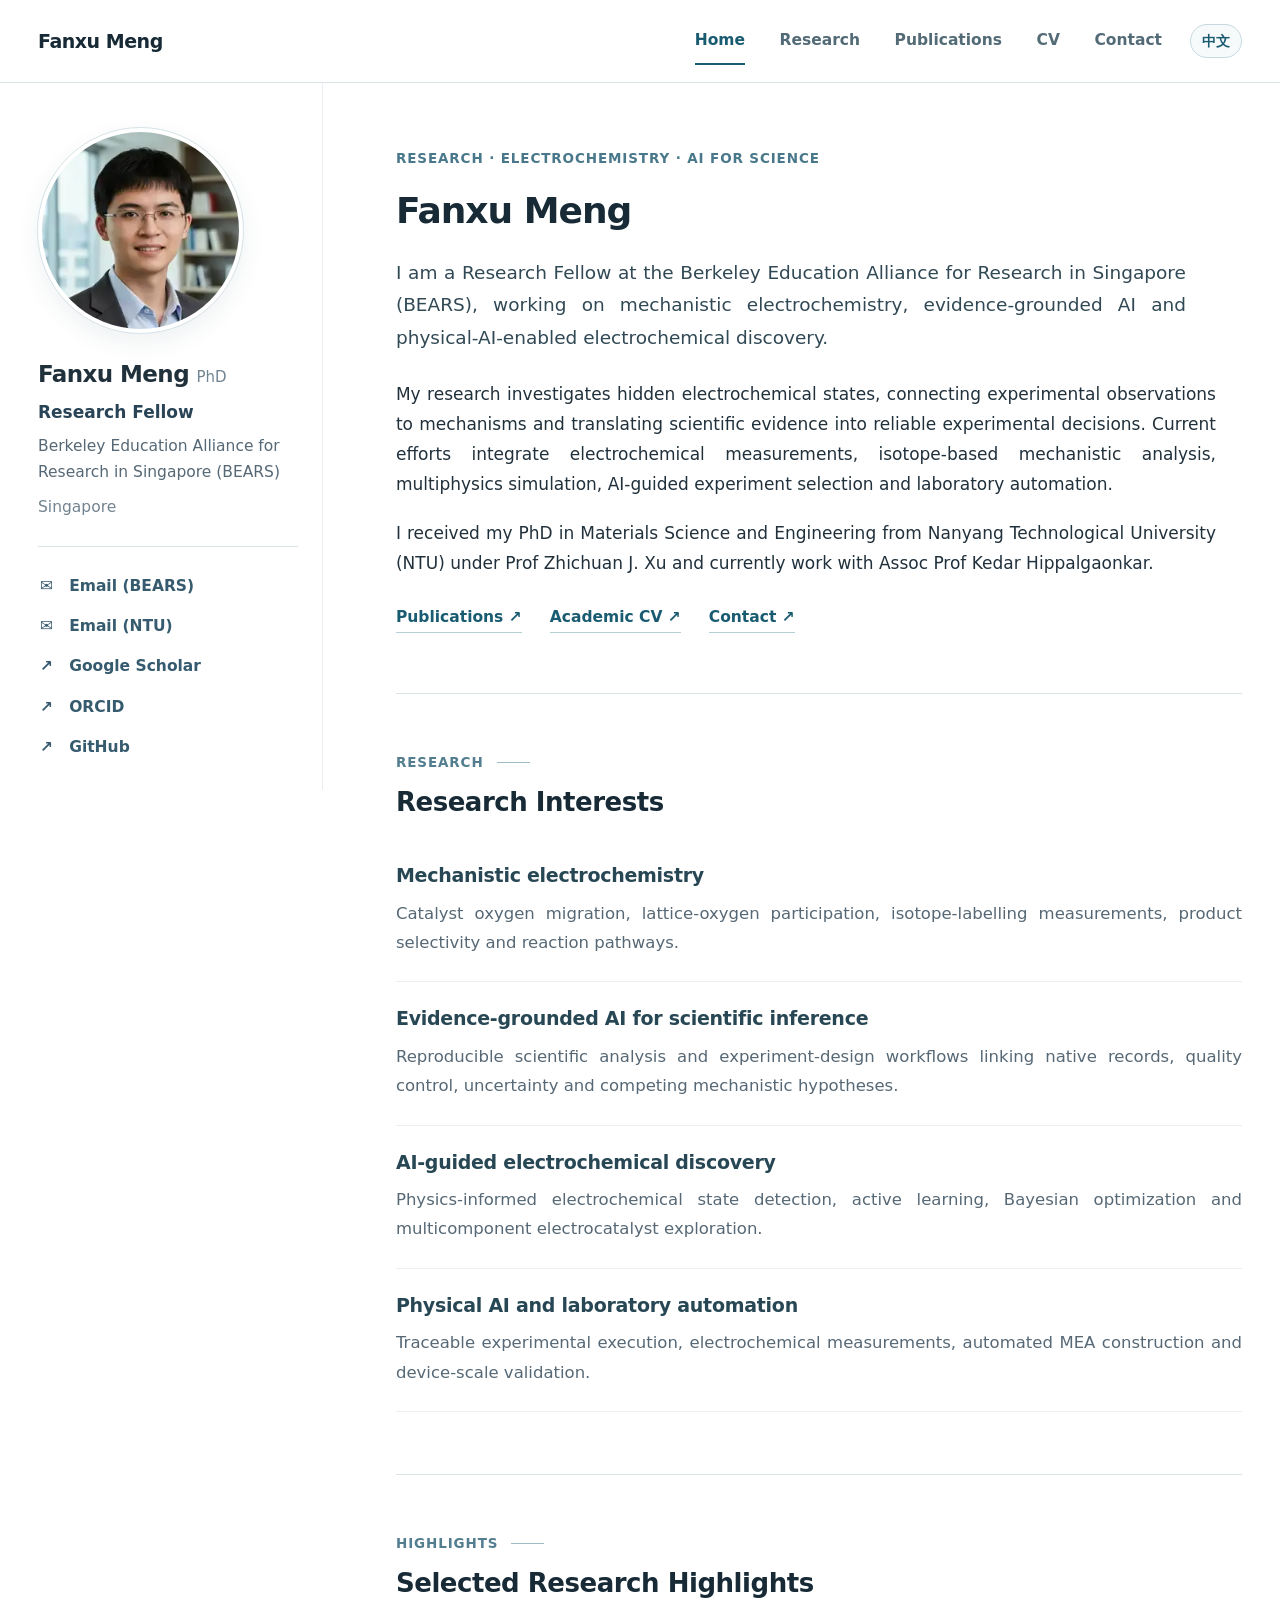
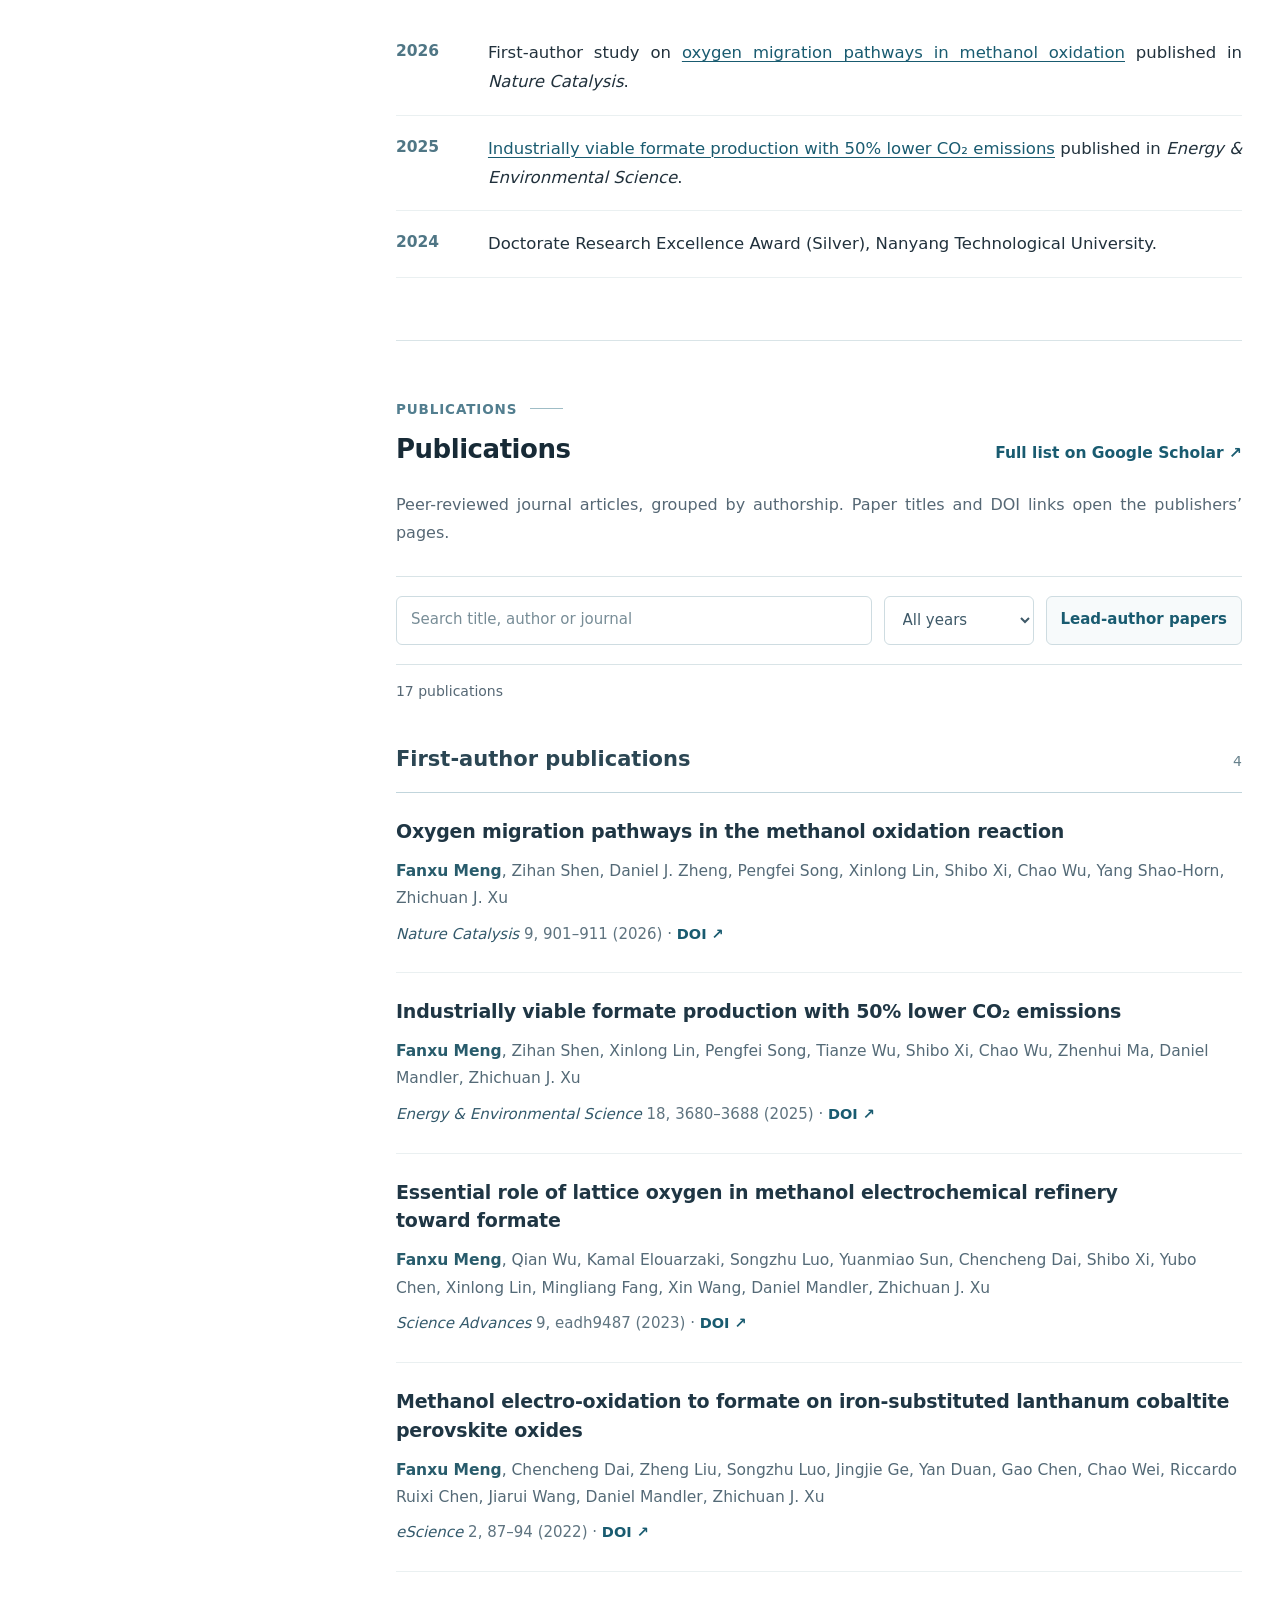
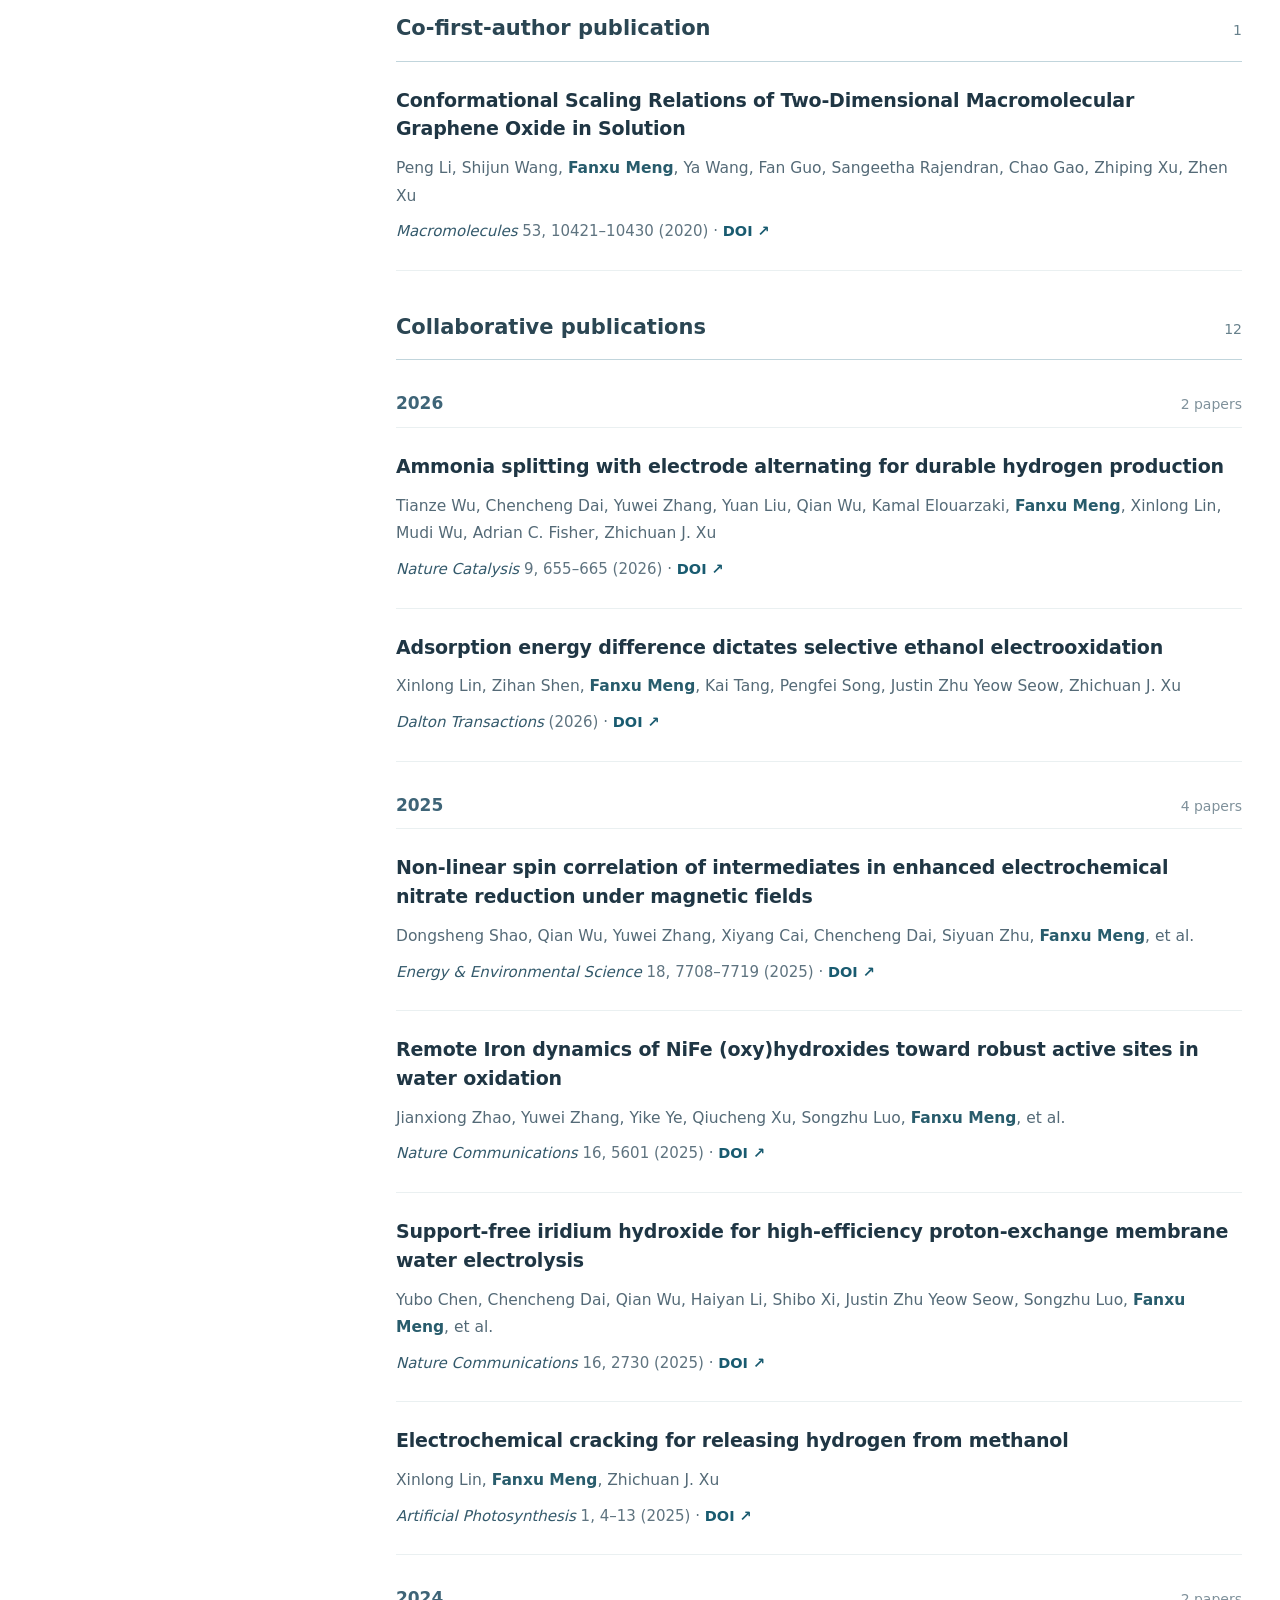
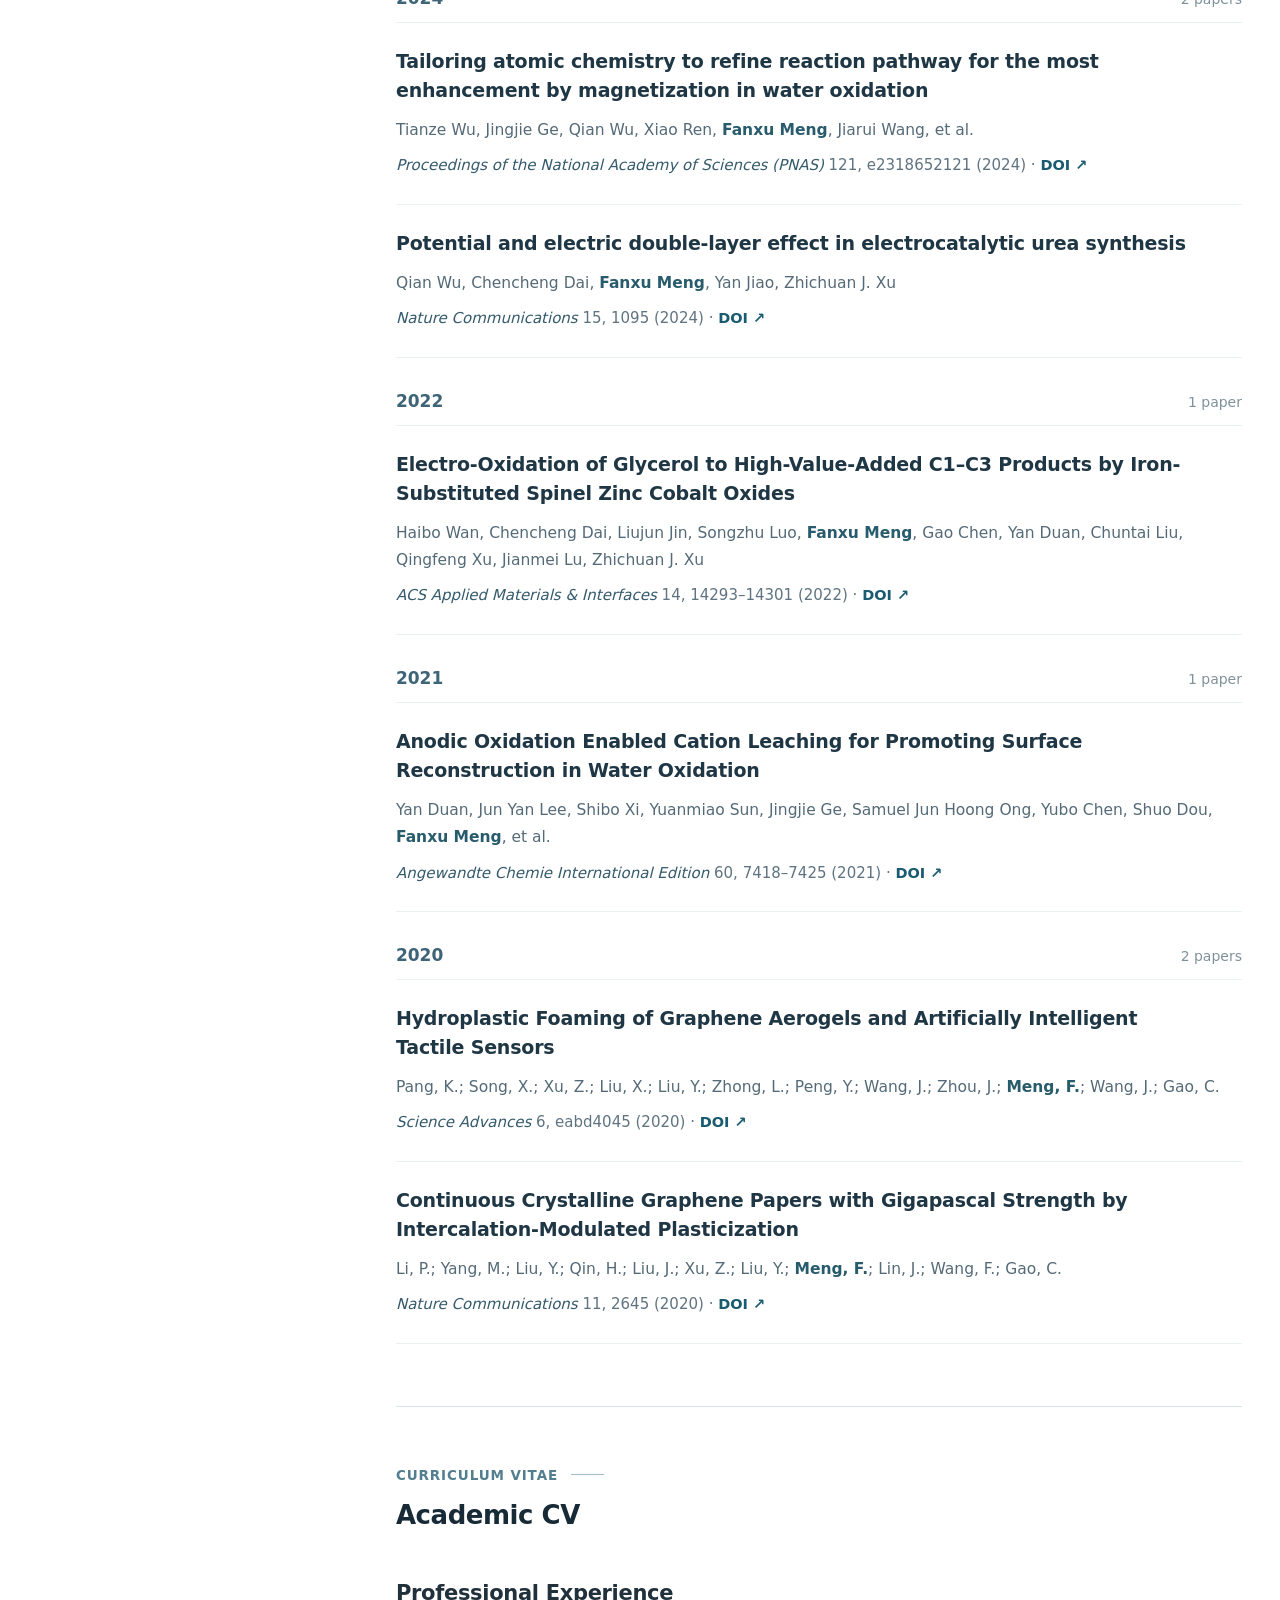
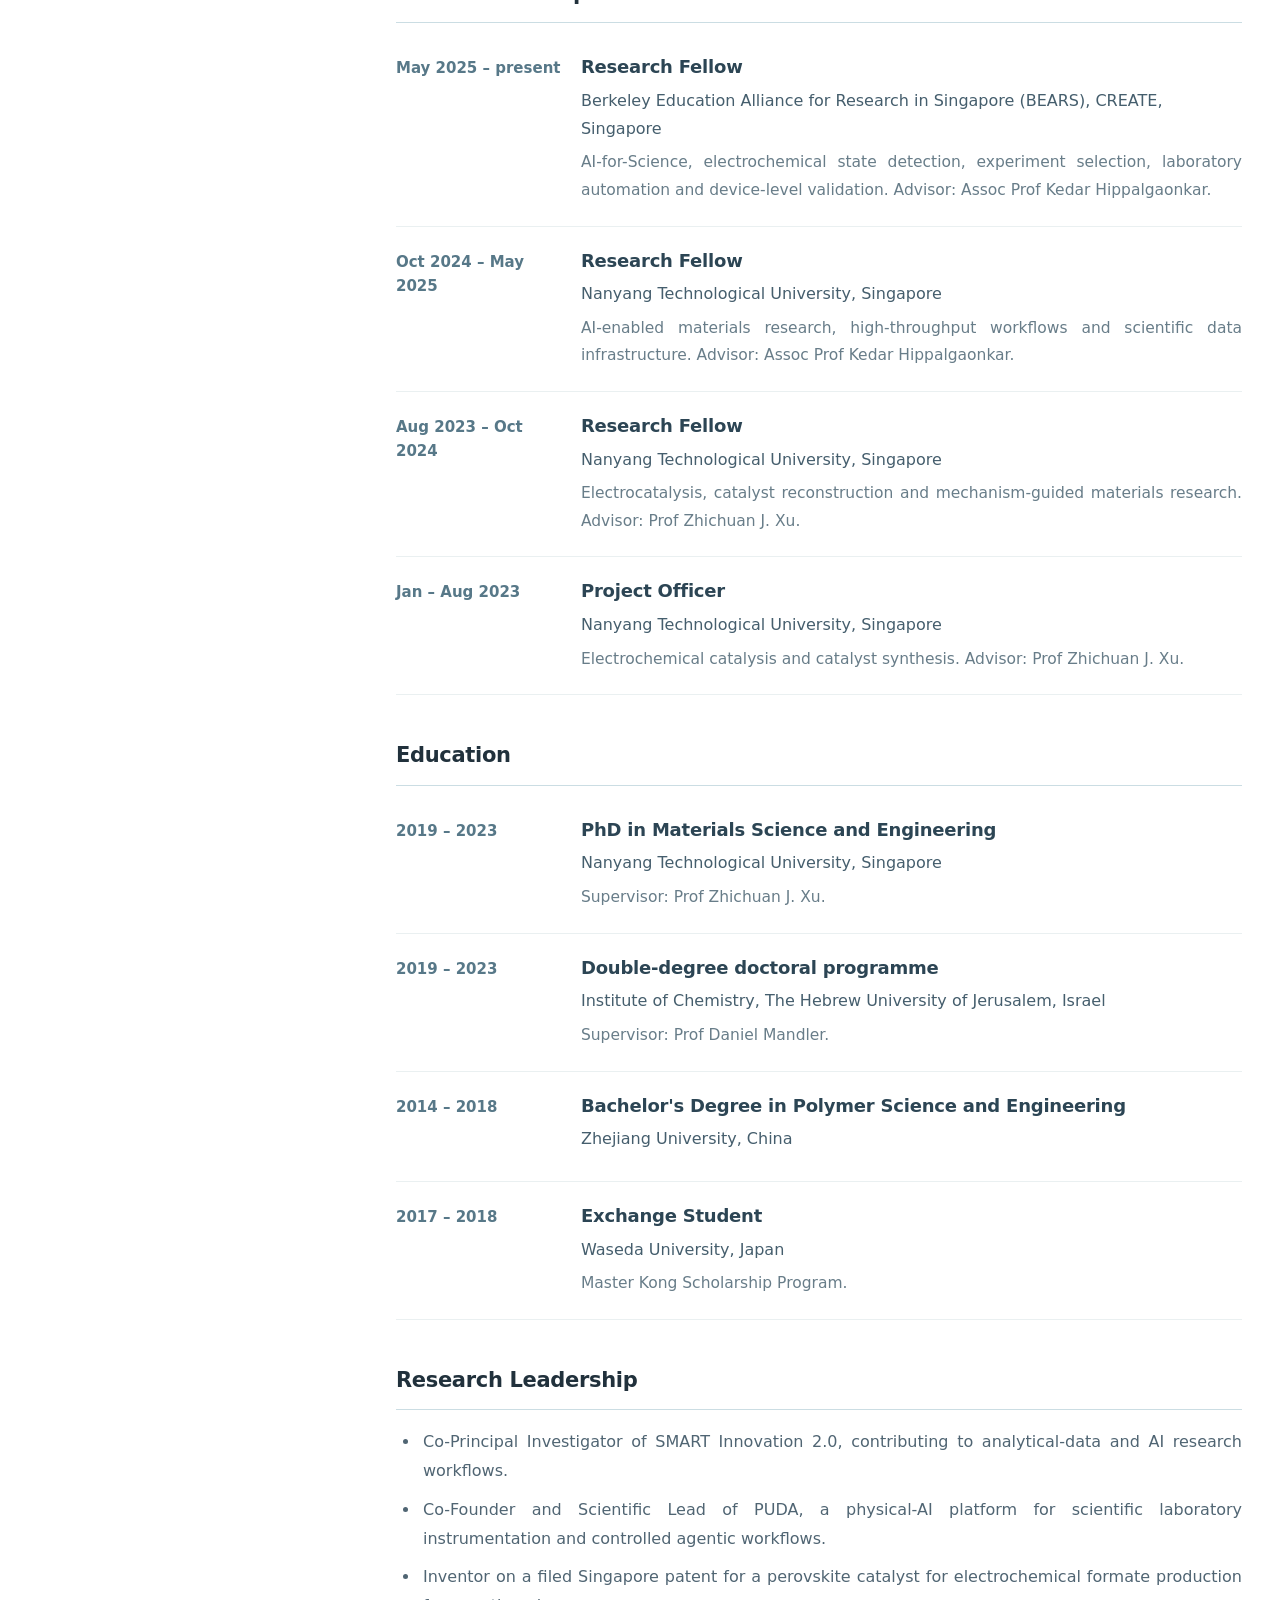
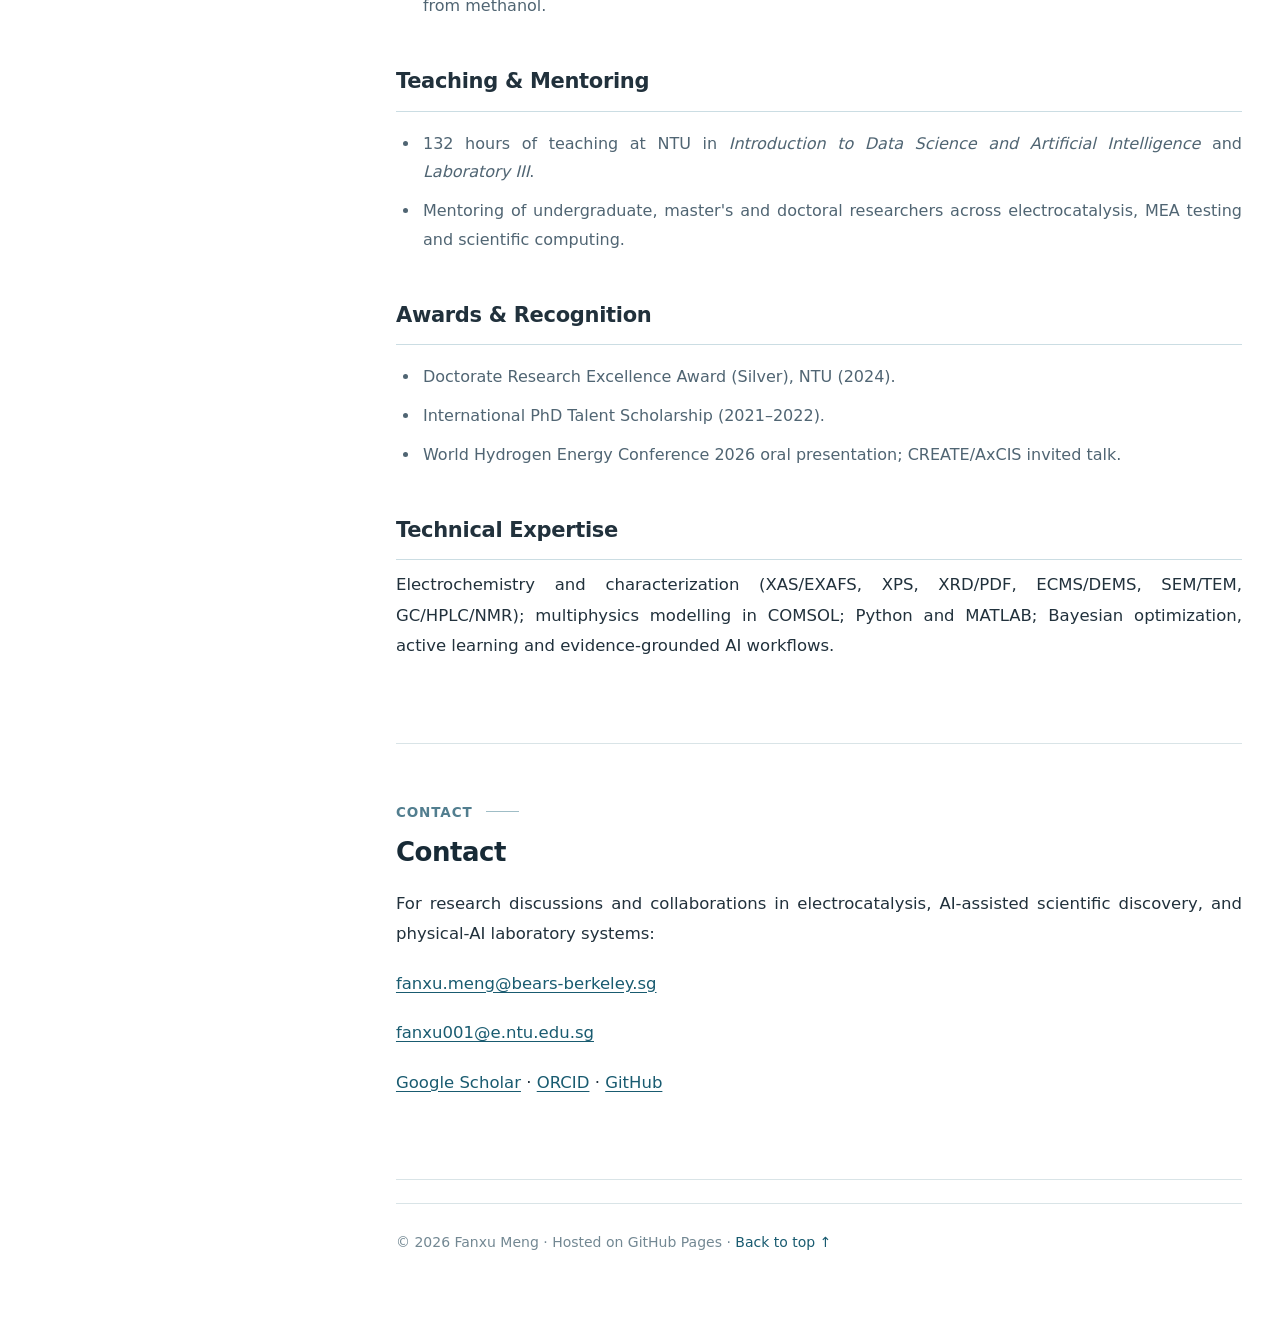
==== commit 52ecb6d5: "Add bilingual English/Chinese academic homepage and SEO metadata" ====
--- a/index.html
+++ b/index.html
@@ -1,11 +1,37 @@
 <!doctype html>
 <html lang="en"><head><meta charset="utf-8"><meta name="viewport" content="width=device-width,initial-scale=1"><meta name="theme-color" content="#ffffff">
 <meta name="description" content="Fanxu Meng, PhD — Research Fellow at BEARS. Mechanistic electrochemistry, evidence-grounded AI and autonomous electrochemical discovery.">
-<link rel="canonical" href="https://fan-xu-meng.github.io/"><meta property="og:title" content="Fanxu Meng | Academic Homepage">
+<link rel="canonical" href="https://fan-xu-meng.github.io/"><link rel="alternate" hreflang="en" href="https://fan-xu-meng.github.io/"><link rel="alternate" hreflang="zh-CN" href="https://fan-xu-meng.github.io/zh/"><link rel="alternate" hreflang="x-default" href="https://fan-xu-meng.github.io/"><meta property="og:title" content="Fanxu Meng | Academic Homepage">
 <meta property="og:description" content="Research, publications, professional experience and education."><meta property="og:image" content="https://fan-xu-meng.github.io/assets/portrait.webp">
-<title>Fanxu Meng, PhD | Academic Homepage</title><link rel="stylesheet" href="/assets/site.css?v=20261022-consistent-type"><script src="/assets/site.js" defer></script></head>
+<title>Fanxu Meng, PhD | Academic Homepage</title><link rel="stylesheet" href="/assets/site.css?v=20261027-bilingual"><script src="/assets/site.js?v=20261027-bilingual" defer></script><meta name="robots" content="index,follow">
+<script type="application/ld+json">
+{
+  "@context": "https://schema.org",
+  "@type": "ProfilePage",
+  "url": "https://fan-xu-meng.github.io/",
+  "mainEntity": {
+    "@type": "Person",
+    "@id": "https://fan-xu-meng.github.io/#person",
+    "name": "Fanxu Meng",
+    "honorificSuffix": "PhD",
+    "url": "https://fan-xu-meng.github.io/",
+    "image": "https://fan-xu-meng.github.io/assets/portrait.webp",
+    "jobTitle": "Research Fellow",
+    "worksFor": {
+      "@type": "Organization",
+      "name": "Berkeley Education Alliance for Research in Singapore (BEARS)"
+    },
+    "sameAs": [
+      "https://scholar.google.com/citations?user=YPi3fxkAAAAJ",
+      "https://orcid.org/0000-0002-8201-0610",
+      "https://github.com/fan-xu-meng"
+    ]
+  }
+}
+</script>
+</head>
 <body><a class="skip-link" href="#main">Skip to main content</a>
-<header class="top"><div class="top-inner"><a href="#home" class="site-name">Fanxu Meng</a><nav aria-label="Main navigation"><a href="#home">Home</a><a href="#research">Research</a><a href="#publications">Publications</a><a href="#cv">CV</a><a href="#contact">Contact</a></nav></div></header>
+<header class="top"><div class="top-inner"><a href="#home" class="site-name">Fanxu Meng</a><nav aria-label="Main navigation"><a href="#home">Home</a><a href="#research">Research</a><a href="#publications">Publications</a><a href="#cv">CV</a><a href="#contact">Contact</a></nav><a class="lang-switch" href="/zh/" lang="zh-CN" hreflang="zh-CN" aria-label="切换为中文">中文</a></div></header>
 <div class="page-shell" id="home">
 <aside class="profile"><div class="sticky-profile">
 <img class="portrait" src="/assets/portrait.webp" width="250" height="250" alt="Portrait of Fanxu Meng" fetchpriority="high">
--- a/assets/site.css
+++ b/assets/site.css
@@ -493,3 +493,11 @@
  .cv-item h4{font-size:16.5px}
 }
 
+
+/* Language switch: visible on desktop and mobile, preserving the existing navigation. */
+.site-name{order:1}
+.top nav{order:2;margin-left:auto}
+.top-inner>.lang-switch{order:3;display:inline-flex;align-items:center;justify-content:center;min-width:52px;min-height:34px;padding:5px 11px;border:1px solid #c5d9df;border-radius:18px;background:#f7fafb;color:#195b70;text-decoration:none;font:650 14px/1.35 var(--ui);white-space:nowrap;transition:background .2s,border-color .2s}
+.top-inner>.lang-switch:hover{background:#e9f3f5;border-color:#88b5c2}
+@media(max-width:700px){.top-inner>.lang-switch{order:2;margin-left:auto;min-height:32px}.top nav{order:3;margin-left:0}}
+@media print{.top-inner>.lang-switch{display:none}}
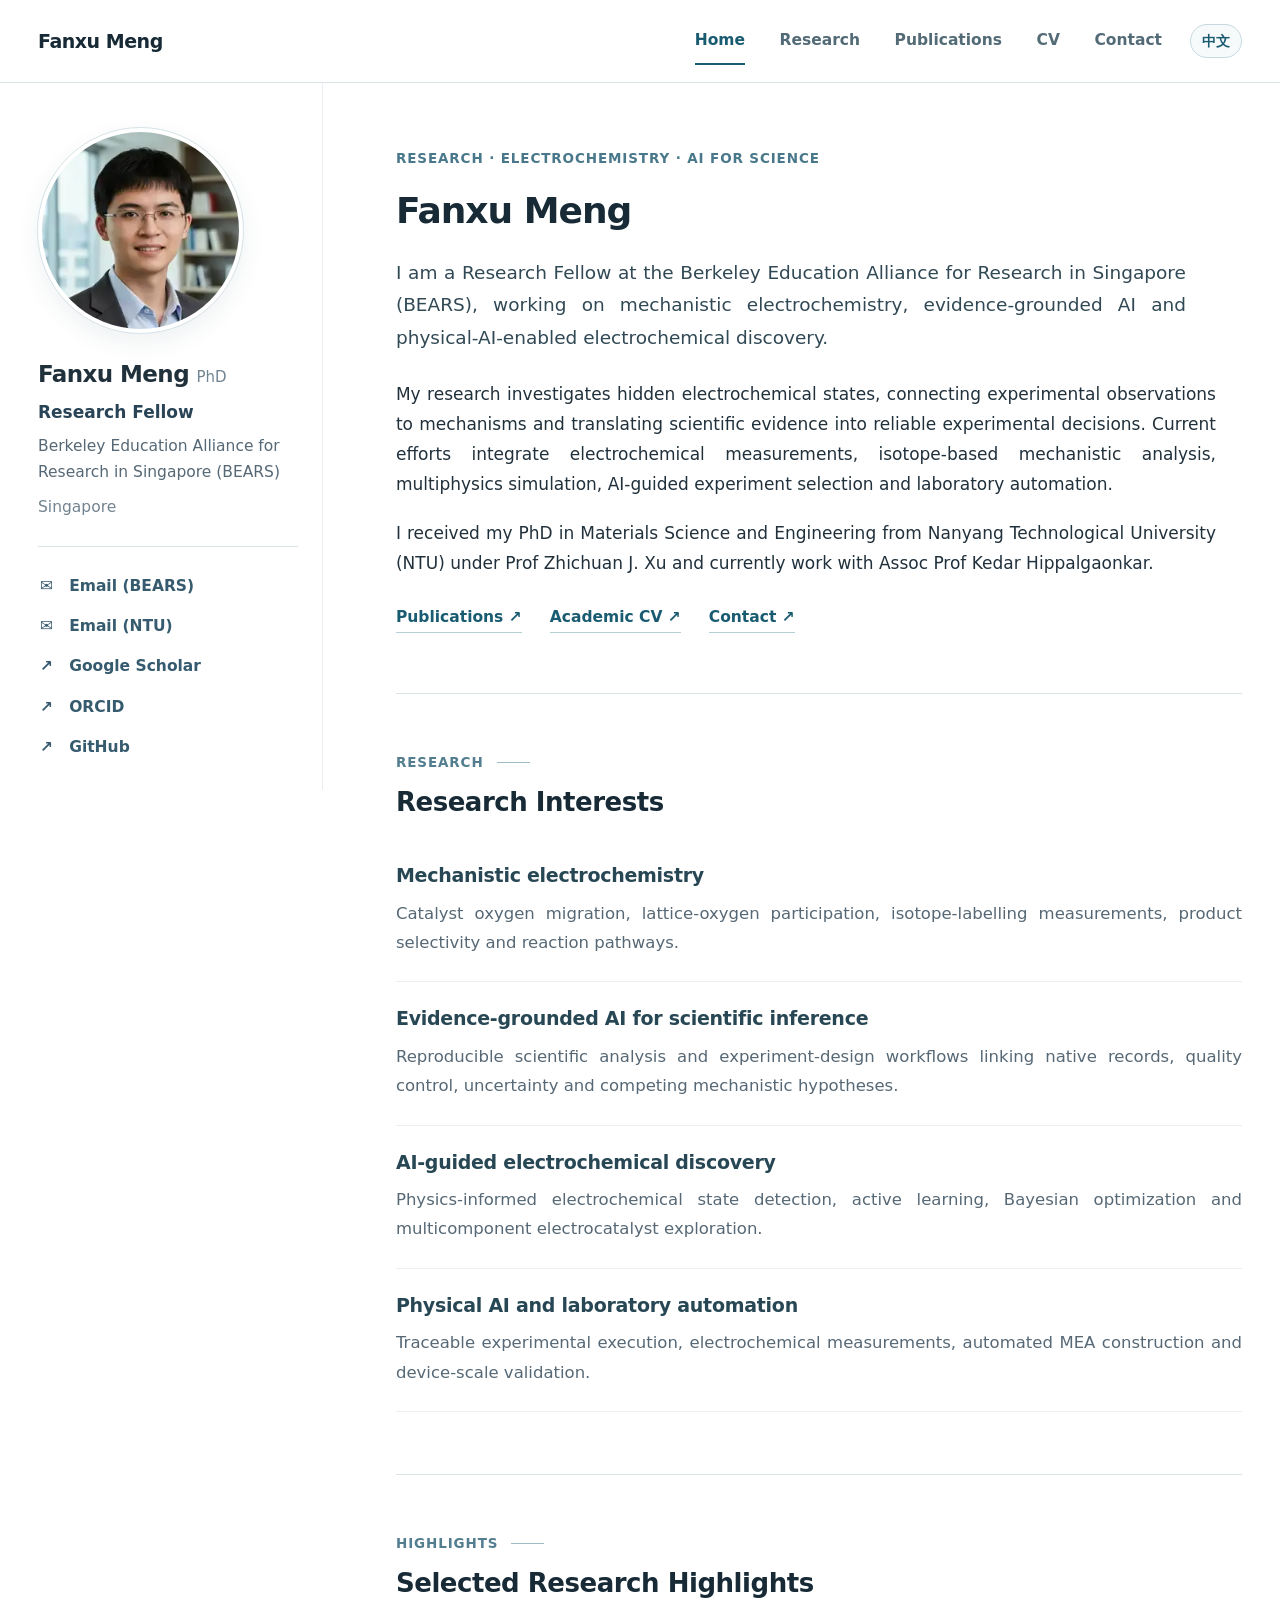
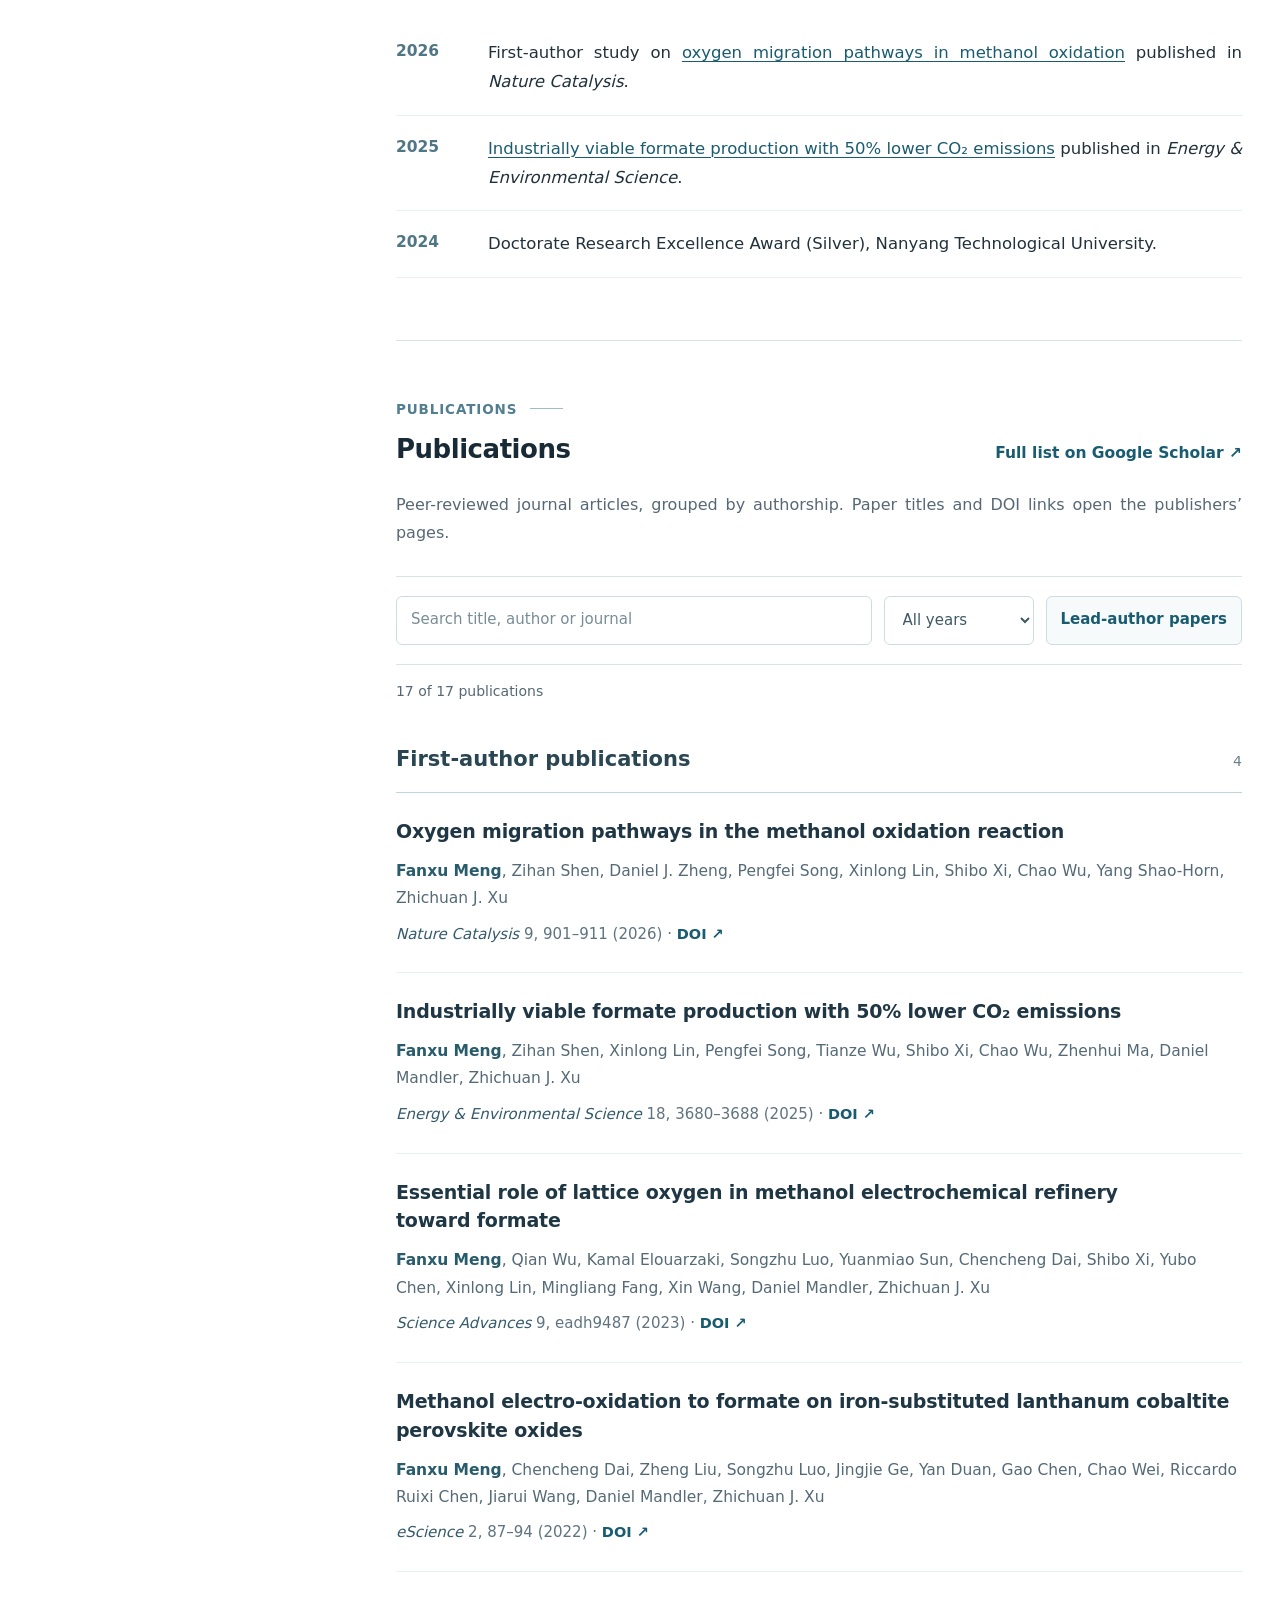
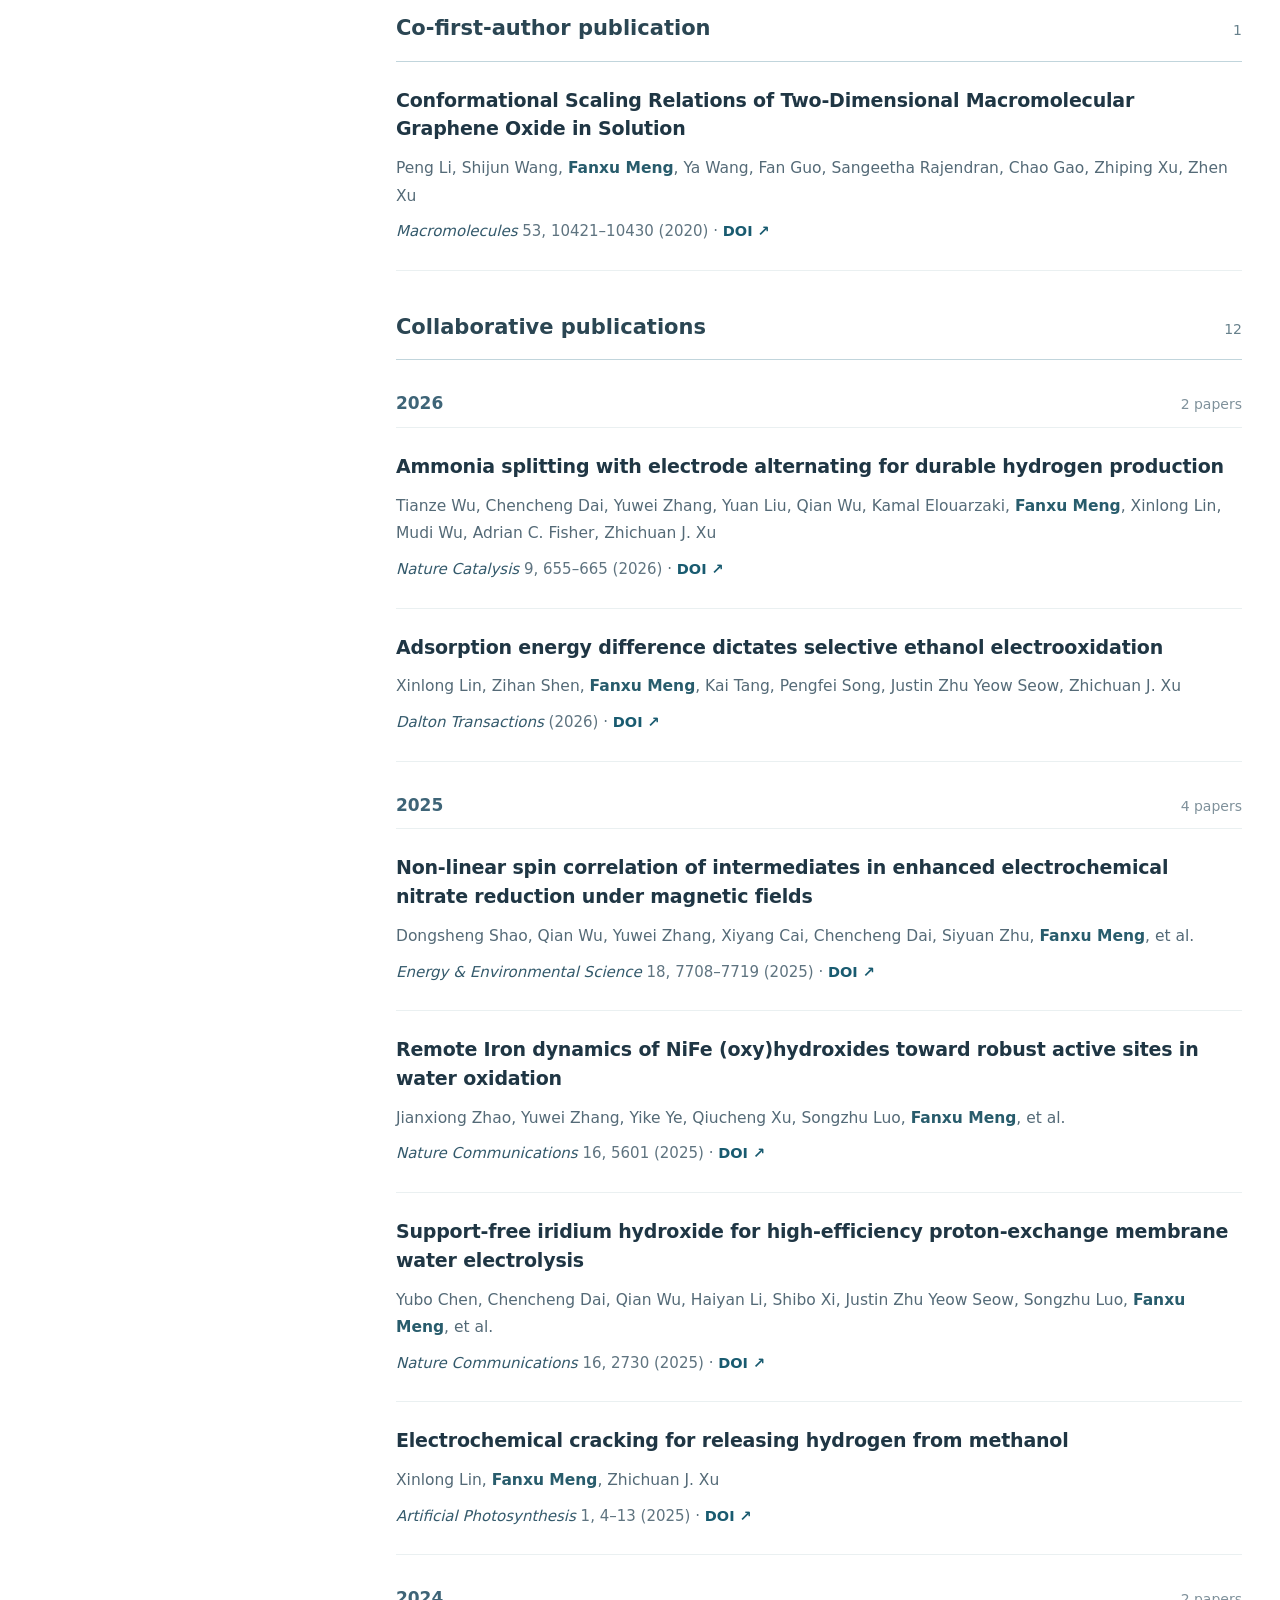
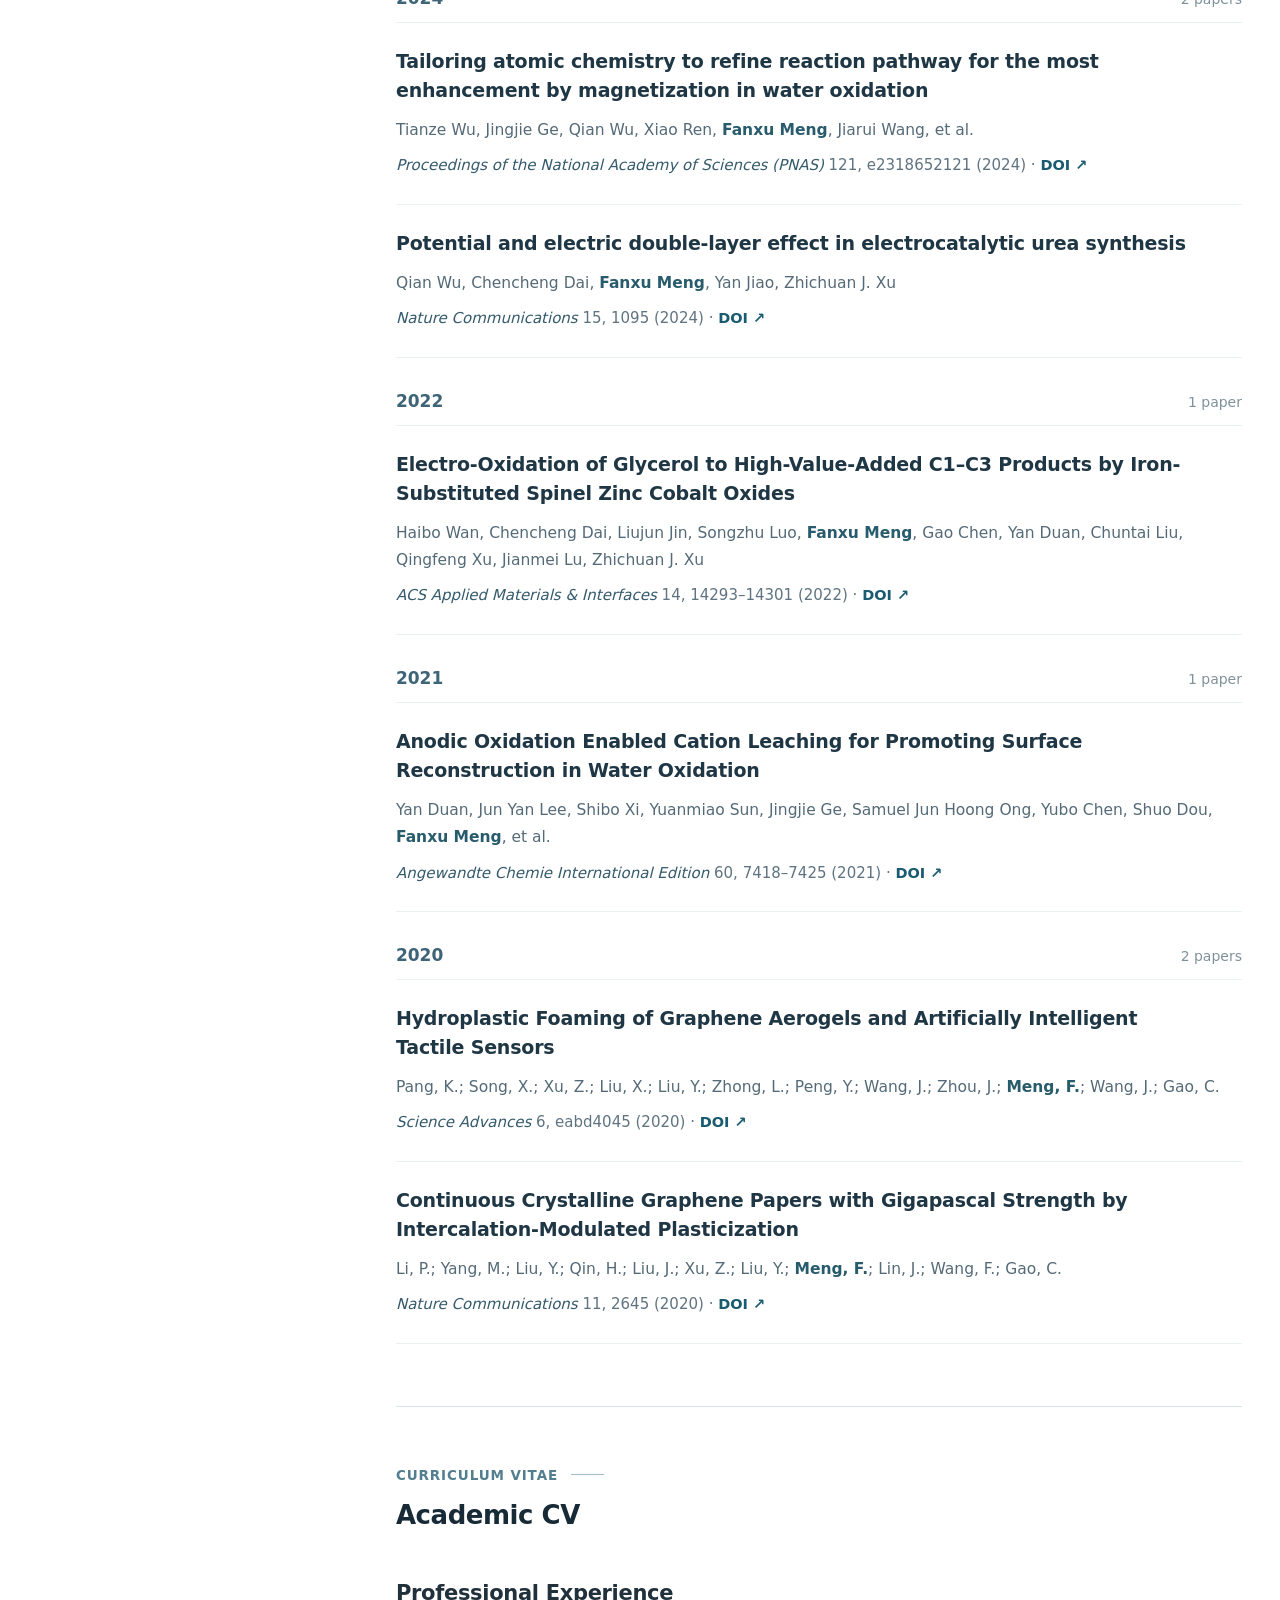
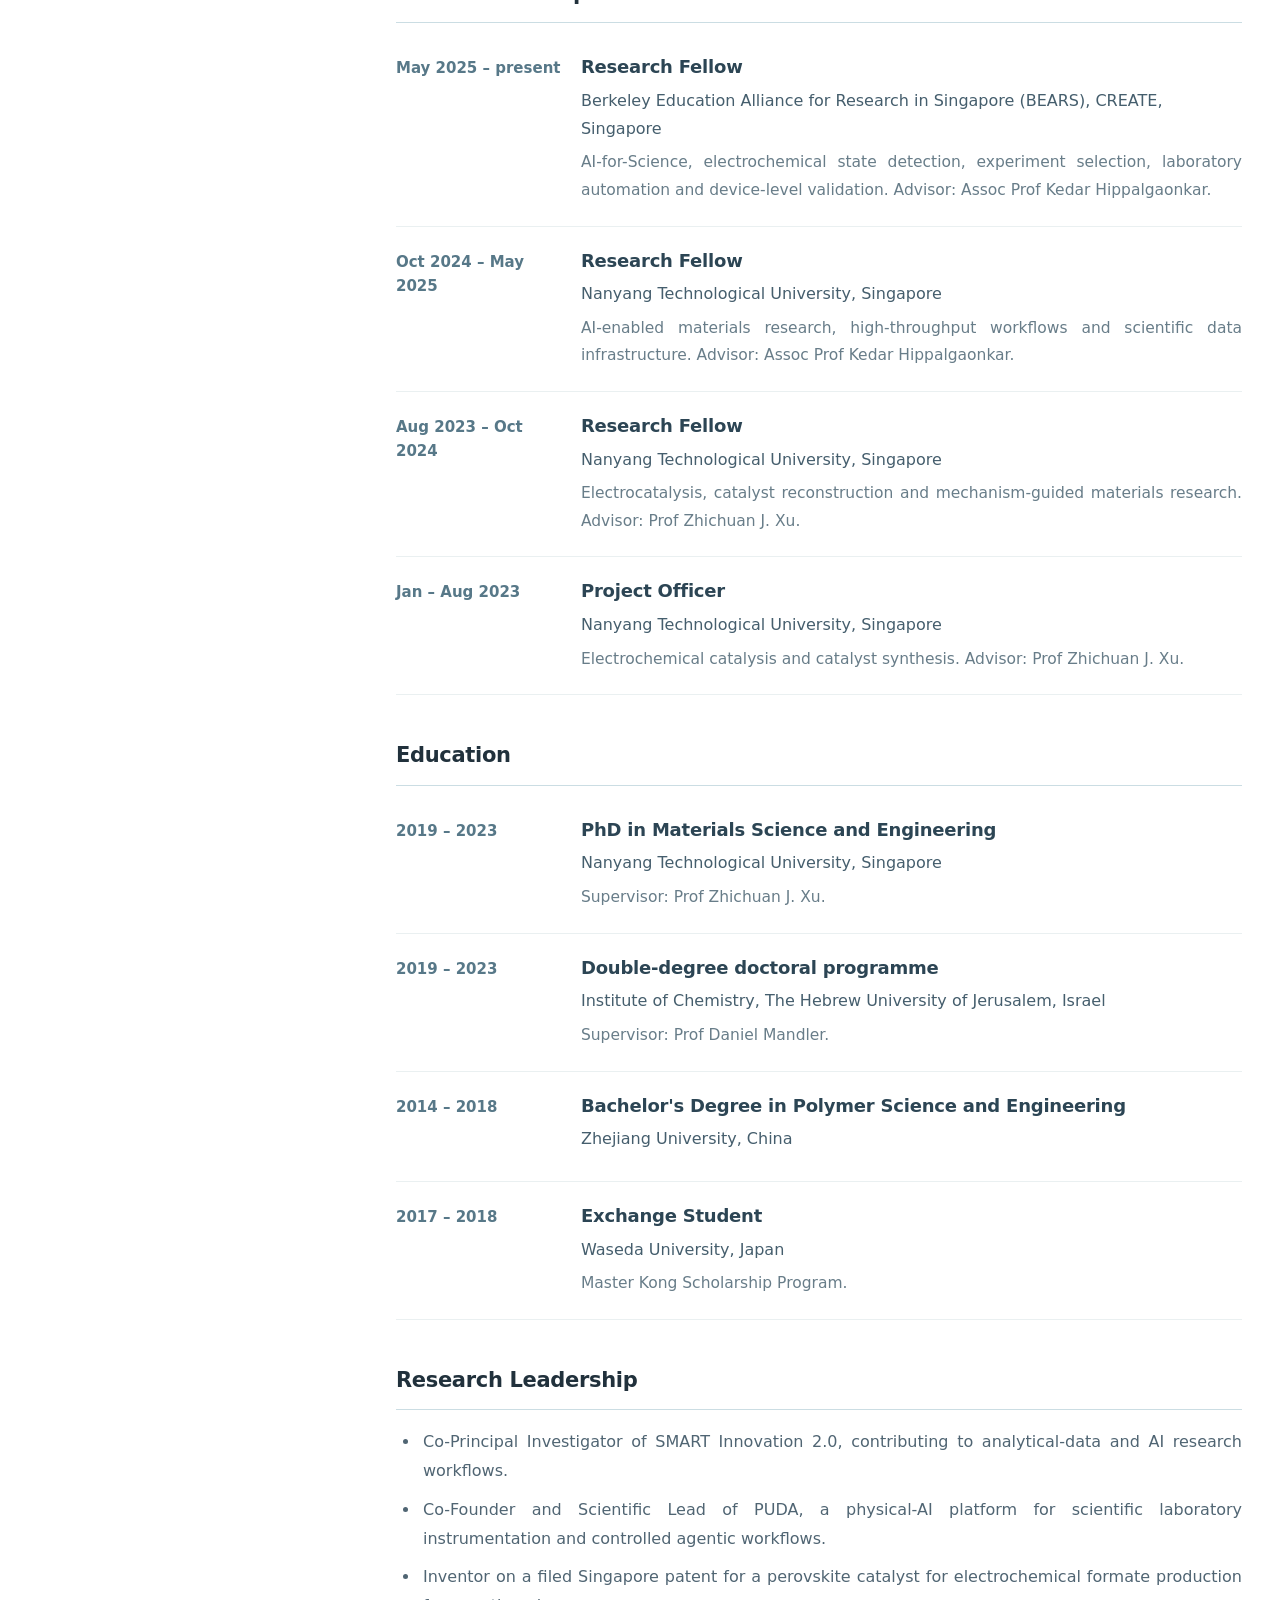
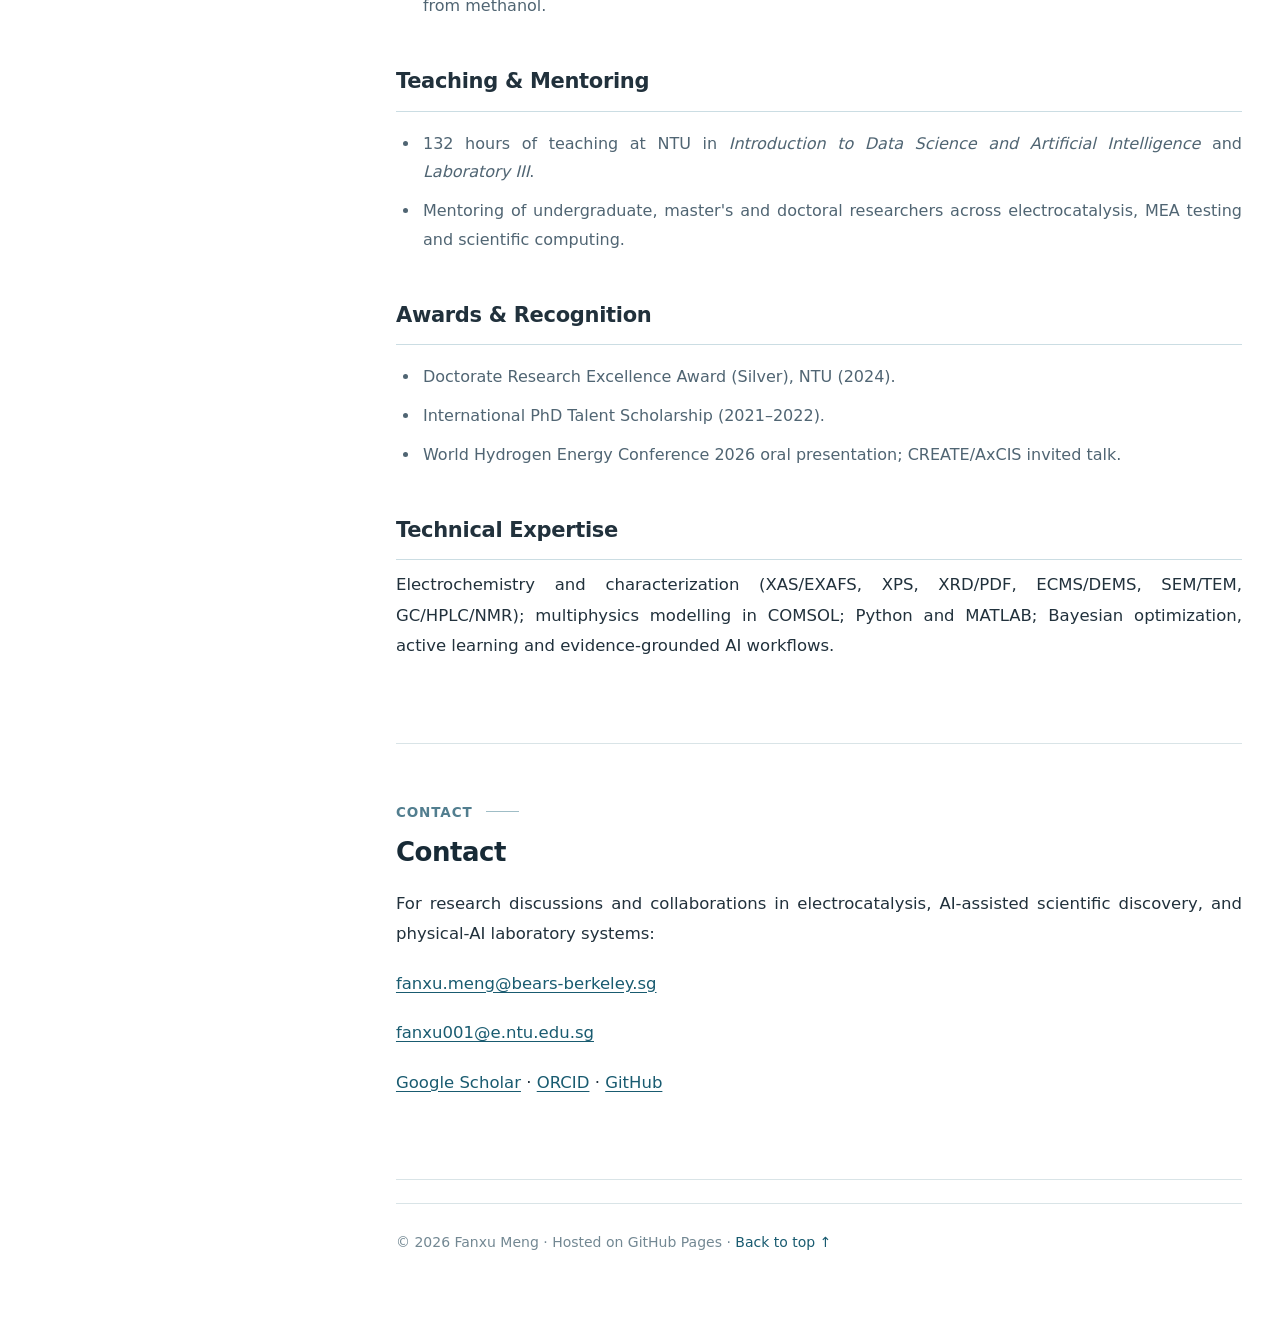
==== commit 59fbad87: "Switch languages in-place on the same homepage URL" ====
--- a/index.html
+++ b/index.html
@@ -1,9 +1,9 @@
 <!doctype html>
 <html lang="en"><head><meta charset="utf-8"><meta name="viewport" content="width=device-width,initial-scale=1"><meta name="theme-color" content="#ffffff">
 <meta name="description" content="Fanxu Meng, PhD — Research Fellow at BEARS. Mechanistic electrochemistry, evidence-grounded AI and autonomous electrochemical discovery.">
-<link rel="canonical" href="https://fan-xu-meng.github.io/"><link rel="alternate" hreflang="en" href="https://fan-xu-meng.github.io/"><link rel="alternate" hreflang="zh-CN" href="https://fan-xu-meng.github.io/zh/"><link rel="alternate" hreflang="x-default" href="https://fan-xu-meng.github.io/"><meta property="og:title" content="Fanxu Meng | Academic Homepage">
+<link rel="canonical" href="https://fan-xu-meng.github.io/"><meta property="og:title" content="Fanxu Meng | Academic Homepage">
 <meta property="og:description" content="Research, publications, professional experience and education."><meta property="og:image" content="https://fan-xu-meng.github.io/assets/portrait.webp">
-<title>Fanxu Meng, PhD | Academic Homepage</title><link rel="stylesheet" href="/assets/site.css?v=20261027-bilingual"><script src="/assets/site.js?v=20261027-bilingual" defer></script><meta name="robots" content="index,follow">
+<title>Fanxu Meng, PhD | Academic Homepage</title><link rel="stylesheet" href="/assets/site.css?v=20261027-bilingual"><script src="/assets/site.js?v=20261027-in-place-language" defer></script><meta name="robots" content="index,follow">
 <script type="application/ld+json">
 {
   "@context": "https://schema.org",
@@ -31,7 +31,7 @@
 </script>
 </head>
 <body><a class="skip-link" href="#main">Skip to main content</a>
-<header class="top"><div class="top-inner"><a href="#home" class="site-name">Fanxu Meng</a><nav aria-label="Main navigation"><a href="#home">Home</a><a href="#research">Research</a><a href="#publications">Publications</a><a href="#cv">CV</a><a href="#contact">Contact</a></nav><a class="lang-switch" href="/zh/" lang="zh-CN" hreflang="zh-CN" aria-label="切换为中文">中文</a></div></header>
+<header class="top"><div class="top-inner"><a href="#home" class="site-name">Fanxu Meng</a><nav aria-label="Main navigation"><a href="#home">Home</a><a href="#research">Research</a><a href="#publications">Publications</a><a href="#cv">CV</a><a href="#contact">Contact</a></nav><button class="lang-switch" id="language-toggle" type="button" aria-label="切换为中文" aria-pressed="false">中文</button></div></header>
 <div class="page-shell" id="home">
 <aside class="profile"><div class="sticky-profile">
 <img class="portrait" src="/assets/portrait.webp" width="250" height="250" alt="Portrait of Fanxu Meng" fetchpriority="high">
@@ -94,4 +94,70 @@
 <h3 class="cv-subtitle">Technical Expertise</h3><p>Electrochemistry and characterization (XAS/EXAFS, XPS, XRD/PDF, ECMS/DEMS, SEM/TEM, GC/HPLC/NMR); multiphysics modelling in COMSOL; Python and MATLAB; Bayesian optimization, active learning and evidence-grounded AI workflows.</p>
 </section>
 <section class="content-section" id="contact"><div class="section-eyebrow">Contact</div><h2>Contact</h2><p>For research discussions and collaborations in electrocatalysis, AI-assisted scientific discovery, and physical-AI laboratory systems:</p><p><a href="mailto:fanxu.meng@bears-berkeley.sg">fanxu.meng@bears-berkeley.sg</a></p><p><a href="mailto:fanxu001@e.ntu.edu.sg">fanxu001@e.ntu.edu.sg</a></p><p><a href="https://scholar.google.com/citations?user=YPi3fxkAAAAJ&amp;hl=en" target="_blank" rel="noopener noreferrer">Google Scholar</a> · <a href="https://orcid.org/0000-0002-8201-0610" target="_blank" rel="noopener noreferrer">ORCID</a> · <a href="https://github.com/fan-xu-meng" target="_blank" rel="noopener noreferrer">GitHub</a></p></section>
-<footer>© <span id="footer-year">2026</span> Fanxu Meng · Hosted on GitHub Pages · <a href="#home">Back to top ↑</a></footer></main></div></body></html>+<footer>© <span id="footer-year">2026</span> Fanxu Meng · Hosted on GitHub Pages · <a href="#home">Back to top ↑</a></footer></main></div>
+<template id="zh-homepage-content">
+
+<aside class="profile"><div class="sticky-profile">
+<img class="portrait" src="/assets/portrait.webp" width="250" height="250" alt="Fanxu Meng 的肖像照片" fetchpriority="high">
+<h2>Fanxu Meng <span>博士</span></h2><p class="role">研究员</p>
+<p class="affiliation">新加坡伯克利教育研究联盟（BEARS）</p><p class="location">新加坡</p>
+<ul class="profile-links"><li><a href="mailto:fanxu.meng@bears-berkeley.sg">✉ &nbsp; Email (BEARS)</a></li><li><a href="mailto:fanxu001@e.ntu.edu.sg">✉ &nbsp; Email (NTU)</a></li><li><a href="https://scholar.google.com/citations?user=YPi3fxkAAAAJ&amp;hl=en" target="_blank" rel="noopener noreferrer">↗ &nbsp; Google Scholar</a></li><li><a href="https://orcid.org/0000-0002-8201-0610" target="_blank" rel="noopener noreferrer">↗ &nbsp; ORCID</a></li><li><a href="https://github.com/fan-xu-meng" target="_blank" rel="noopener noreferrer">↗ &nbsp; GitHub</a></li></ul>
+</div></aside><main class="main-content" id="main"><section class="content-section intro" id="about">
+<p class="micro-label">科学研究 · 电化学 · AI FOR SCIENCE</p><h1>Fanxu Meng</h1>
+<p class="intro-lead">我目前在新加坡伯克利教育研究联盟（BEARS）担任研究员，主要从事电化学反应机制、基于科学证据的人工智能，以及物理 AI 驱动的电化学研究与发现。</p>
+<p>我的研究致力于揭示电化学体系中难以直接观测的状态，将实验现象与反应机制联系起来，并将科学证据转化为可靠的实验决策。目前的工作结合电化学测试、同位素标记机理分析、多物理场模拟、AI 引导的实验选择及实验室自动化。</p>
+<p>我在新加坡南洋理工大学（NTU）获得材料科学与工程博士学位，博士导师为 Zhichuan J. Xu 教授，目前与 Kedar Hippalgaonkar 副教授合作开展研究。</p>
+<div class="intro-actions"><a href="#publications">学术论文 ↗</a><a href="#cv">学术履历 ↗</a><a href="mailto:fanxu.meng@bears-berkeley.sg">联系我 ↗</a></div></section>
+<section class="content-section" id="research"><div class="section-eyebrow">研究</div><h2>研究方向</h2>
+<div class="interest-item"><h3>电化学反应机制</h3><p>催化剂中的氧迁移、晶格氧参与反应的机制、同位素标记实验、产物选择性及反应路径。</p></div>
+<div class="interest-item"><h3>基于证据的 AI 科学推理</h3><p>建立可复现的科学分析与实验设计工作流，将原始实验记录、质量控制、不确定性评估和不同的机理假设联系起来。</p></div>
+<div class="interest-item"><h3>AI 引导的电化学发现</h3><p>融合物理知识的电化学状态识别、主动学习、贝叶斯优化以及多组分电催化剂探索。</p></div>
+<div class="interest-item"><h3>物理 AI 与实验室自动化</h3><p>可追溯的自动化实验执行、电化学测量、膜电极组件（MEA）自动化制备，以及器件尺度的性能验证。</p></div>
+</section>
+<section class="content-section" id="highlights"><div class="section-eyebrow">科研亮点</div><h2>代表性科研成果</h2>
+<ul class="highlight-list"><li><span>2026</span><div>以第一作者身份在 <em>Nature Catalysis</em> 发表关于<a href="https://doi.org/10.1038/s41929-026-01595-8">甲醇氧化反应中氧迁移路径</a>的研究。</div></li>
+<li><span>2025</span><div>在 <em>Energy &amp; Environmental Science</em> 发表<a href="https://doi.org/10.1039/D5EE00452G">碳排放降低 50% 的工业可行性甲酸盐制备研究</a>。</div></li>
+<li><span>2024</span><div>获得南洋理工大学博士研究卓越奖（银奖）。</div></li></ul></section>
+<section id="publications" class="content-section">
+<div class="section-eyebrow">论文成果</div>
+<div class="section-titlebar"><h2>学术论文</h2><a href="https://scholar.google.com/citations?user=YPi3fxkAAAAJ&amp;hl=en" target="_blank" rel="noopener noreferrer" class="inline-link">在 Google Scholar 查看完整列表 ↗</a></div>
+<p class="section-intro">以下按作者贡献分类列出同行评审期刊论文。点击论文标题或 DOI 可访问出版社页面。</p>
+<div class="pub-filters"><label for="pub-search" class="sr-only">搜索论文</label><input type="search" id="pub-search" placeholder="搜索论文标题、作者或期刊"><label for="year-filter" class="sr-only">发表年份</label><select id="year-filter"><option value="all">所有年份</option><option value="2026">2026</option><option value="2025">2025</option><option value="2024">2024</option><option value="2023">2023</option><option value="2022">2022</option><option value="2021">2021</option><option value="2020">2020</option></select><button type="button" id="lead-filter" aria-pressed="false">第一作者 / 共同第一作者</button></div>
+<p id="pub-counter" class="pub-counter" role="status" aria-live="polite">共 17 篇论文</p>
+<div class="pub-group"><h3 class="pub-group-title">第一作者论文 <span>4</span></h3><article class="publication" data-year="2026" data-group="first" data-search="oxygen migration pathways in the methanol oxidation reaction  fanxu meng , zihan shen, daniel j. zheng, pengfei song, xinlong lin, shibo xi, chao wu, yang shao-horn, zhichuan j. xu  nature catalysis  9, 901–911 (2026) 10.1038/s41929-026-01595-8 2026"><h4><a href="https://doi.org/10.1038/s41929-026-01595-8" target="_blank" rel="noopener noreferrer">Oxygen migration pathways in the methanol oxidation reaction</a></h4><p class="paper-authors"><strong class="me">Fanxu Meng</strong>, Zihan Shen, Daniel J. Zheng, Pengfei Song, Xinlong Lin, Shibo Xi, Chao Wu, Yang Shao-Horn, Zhichuan J. Xu</p><p class="paper-venue"><em>Nature Catalysis</em> 9, 901–911 (2026) <span aria-hidden="true">·</span> <a href="https://doi.org/10.1038/s41929-026-01595-8" target="_blank" rel="noopener noreferrer">DOI ↗</a></p></article>
+<article class="publication" data-year="2025" data-group="first" data-search="industrially viable formate production with 50% lower co₂ emissions  fanxu meng , zihan shen, xinlong lin, pengfei song, tianze wu, shibo xi, chao wu, zhenhui ma, daniel mandler, zhichuan j. xu  energy &amp;amp; environmental science  18, 3680–3688 (2025) 10.1039/d5ee00452g 2025"><h4><a href="https://doi.org/10.1039/D5EE00452G" target="_blank" rel="noopener noreferrer">Industrially viable formate production with 50% lower CO₂ emissions</a></h4><p class="paper-authors"><strong class="me">Fanxu Meng</strong>, Zihan Shen, Xinlong Lin, Pengfei Song, Tianze Wu, Shibo Xi, Chao Wu, Zhenhui Ma, Daniel Mandler, Zhichuan J. Xu</p><p class="paper-venue"><em>Energy &amp; Environmental Science</em> 18, 3680–3688 (2025) <span aria-hidden="true">·</span> <a href="https://doi.org/10.1039/D5EE00452G" target="_blank" rel="noopener noreferrer">DOI ↗</a></p></article>
+<article class="publication" data-year="2023" data-group="first" data-search="essential role of lattice oxygen in methanol electrochemical refinery toward formate  fanxu meng , qian wu, kamal elouarzaki, songzhu luo, yuanmiao sun, chencheng dai, shibo xi, yubo chen, xinlong lin, mingliang fang, xin wang, daniel mandler, zhichuan j. xu  science advances  9, eadh9487 (2023) 10.1126/sciadv.adh9487 2023"><h4><a href="https://doi.org/10.1126/sciadv.adh9487" target="_blank" rel="noopener noreferrer">Essential role of lattice oxygen in methanol electrochemical refinery toward formate</a></h4><p class="paper-authors"><strong class="me">Fanxu Meng</strong>, Qian Wu, Kamal Elouarzaki, Songzhu Luo, Yuanmiao Sun, Chencheng Dai, Shibo Xi, Yubo Chen, Xinlong Lin, Mingliang Fang, Xin Wang, Daniel Mandler, Zhichuan J. Xu</p><p class="paper-venue"><em>Science Advances</em> 9, eadh9487 (2023) <span aria-hidden="true">·</span> <a href="https://doi.org/10.1126/sciadv.adh9487" target="_blank" rel="noopener noreferrer">DOI ↗</a></p></article>
+<article class="publication" data-year="2022" data-group="first" data-search="methanol electro-oxidation to formate on iron-substituted lanthanum cobaltite perovskite oxides  fanxu meng , chencheng dai, zheng liu, songzhu luo, jingjie ge, yan duan, gao chen, chao wei, riccardo ruixi chen, jiarui wang, daniel mandler, zhichuan j. xu  escience  2, 87–94 (2022) 10.1016/j.esci.2022.02.001 2022"><h4><a href="https://doi.org/10.1016/j.esci.2022.02.001" target="_blank" rel="noopener noreferrer">Methanol electro-oxidation to formate on iron-substituted lanthanum cobaltite perovskite oxides</a></h4><p class="paper-authors"><strong class="me">Fanxu Meng</strong>, Chencheng Dai, Zheng Liu, Songzhu Luo, Jingjie Ge, Yan Duan, Gao Chen, Chao Wei, Riccardo Ruixi Chen, Jiarui Wang, Daniel Mandler, Zhichuan J. Xu</p><p class="paper-venue"><em>eScience</em> 2, 87–94 (2022) <span aria-hidden="true">·</span> <a href="https://doi.org/10.1016/j.esci.2022.02.001" target="_blank" rel="noopener noreferrer">DOI ↗</a></p></article></div>
+<div class="pub-group"><h3 class="pub-group-title">共同第一作者论文 <span>1</span></h3><article class="publication" data-year="2020" data-group="cofirst" data-search="conformational scaling relations of two-dimensional macromolecular graphene oxide in solution peng li, shijun wang,  fanxu meng , ya wang, fan guo, sangeetha rajendran, chao gao, zhiping xu, zhen xu  macromolecules  53, 10421–10430 (2020) 10.1021/acs.macromol.0c01425 2020"><h4><a href="https://doi.org/10.1021/acs.macromol.0c01425" target="_blank" rel="noopener noreferrer">Conformational Scaling Relations of Two-Dimensional Macromolecular Graphene Oxide in Solution</a></h4><p class="paper-authors">Peng Li, Shijun Wang, <strong class="me">Fanxu Meng</strong>, Ya Wang, Fan Guo, Sangeetha Rajendran, Chao Gao, Zhiping Xu, Zhen Xu</p><p class="paper-venue"><em>Macromolecules</em> 53, 10421–10430 (2020) <span aria-hidden="true">·</span> <a href="https://doi.org/10.1021/acs.macromol.0c01425" target="_blank" rel="noopener noreferrer">DOI ↗</a></p></article></div>
+<div class="pub-group"><h3 class="pub-group-title">合作论文 <span>12</span></h3><div class="publication-year"><h4 class="pub-year">2026<span>2 篇论文</span></h4><article class="publication" data-year="2026" data-group="collab" data-search="ammonia splitting with electrode alternating for durable hydrogen production tianze wu, chencheng dai, yuwei zhang, yuan liu, qian wu, kamal elouarzaki,  fanxu meng , xinlong lin, mudi wu, adrian c. fisher, zhichuan j. xu  nature catalysis  9, 655–665 (2026) 10.1038/s41929-026-01554-3 2026"><h4><a href="https://doi.org/10.1038/s41929-026-01554-3" target="_blank" rel="noopener noreferrer">Ammonia splitting with electrode alternating for durable hydrogen production</a></h4><p class="paper-authors">Tianze Wu, Chencheng Dai, Yuwei Zhang, Yuan Liu, Qian Wu, Kamal Elouarzaki, <strong class="me">Fanxu Meng</strong>, Xinlong Lin, Mudi Wu, Adrian C. Fisher, Zhichuan J. Xu</p><p class="paper-venue"><em>Nature Catalysis</em> 9, 655–665 (2026) <span aria-hidden="true">·</span> <a href="https://doi.org/10.1038/s41929-026-01554-3" target="_blank" rel="noopener noreferrer">DOI ↗</a></p></article>
+<article class="publication" data-year="2026" data-group="collab" data-search="adsorption energy difference dictates selective ethanol electrooxidation xinlong lin, zihan shen,  fanxu meng , kai tang, pengfei song, justin zhu yeow seow, zhichuan j. xu  dalton transactions  55, 12890–12897 (2026) 10.1039/d6dt01703g 2026"><h4><a href="https://doi.org/10.1039/d6dt01703g" target="_blank" rel="noopener noreferrer">Adsorption energy difference dictates selective ethanol electrooxidation</a></h4><p class="paper-authors">Xinlong Lin, Zihan Shen, <strong class="me">Fanxu Meng</strong>, Kai Tang, Pengfei Song, Justin Zhu Yeow Seow, Zhichuan J. Xu</p><p class="paper-venue"><em>Dalton Transactions</em> (2026) <span aria-hidden="true">·</span> <a href="https://doi.org/10.1039/d6dt01703g" target="_blank" rel="noopener noreferrer">DOI ↗</a></p></article></div>
+<div class="publication-year"><h4 class="pub-year">2025<span>4 篇论文</span></h4><article class="publication" data-year="2025" data-group="collab" data-search="non-linear spin correlation of intermediates in enhanced electrochemical nitrate reduction under magnetic fields dongsheng shao, qian wu, yuwei zhang, xiyang cai, chencheng dai, siyuan zhu,  fanxu meng , et al.  energy &amp;amp; environmental science  18, 7708–7719 (2025) 10.1039/d5ee02132d 2025"><h4><a href="https://doi.org/10.1039/D5EE02132D" target="_blank" rel="noopener noreferrer">Non-linear spin correlation of intermediates in enhanced electrochemical nitrate reduction under magnetic fields</a></h4><p class="paper-authors">Dongsheng Shao, Qian Wu, Yuwei Zhang, Xiyang Cai, Chencheng Dai, Siyuan Zhu, <strong class="me">Fanxu Meng</strong>, et al.</p><p class="paper-venue"><em>Energy &amp; Environmental Science</em> 18, 7708–7719 (2025) <span aria-hidden="true">·</span> <a href="https://doi.org/10.1039/D5EE02132D" target="_blank" rel="noopener noreferrer">DOI ↗</a></p></article>
+<article class="publication" data-year="2025" data-group="collab" data-search="remote iron dynamics of nife (oxy)hydroxides toward robust active sites in water oxidation jianxiong zhao, yuwei zhang, yike ye, qiucheng xu, songzhu luo,  fanxu meng , et al.  nature communications  16, 5601 (2025) 10.1038/s41467-025-60728-y 2025"><h4><a href="https://doi.org/10.1038/s41467-025-60728-y" target="_blank" rel="noopener noreferrer">Remote Iron dynamics of NiFe (oxy)hydroxides toward robust active sites in water oxidation</a></h4><p class="paper-authors">Jianxiong Zhao, Yuwei Zhang, Yike Ye, Qiucheng Xu, Songzhu Luo, <strong class="me">Fanxu Meng</strong>, et al.</p><p class="paper-venue"><em>Nature Communications</em> 16, 5601 (2025) <span aria-hidden="true">·</span> <a href="https://doi.org/10.1038/s41467-025-60728-y" target="_blank" rel="noopener noreferrer">DOI ↗</a></p></article>
+<article class="publication" data-year="2025" data-group="collab" data-search="support-free iridium hydroxide for high-efficiency proton-exchange membrane water electrolysis yubo chen, chencheng dai, qian wu, haiyan li, shibo xi, justin zhu yeow seow, songzhu luo,  fanxu meng , et al.  nature communications  16, 2730 (2025) 10.1038/s41467-025-58019-7 2025"><h4><a href="https://doi.org/10.1038/s41467-025-58019-7" target="_blank" rel="noopener noreferrer">Support-free iridium hydroxide for high-efficiency proton-exchange membrane water electrolysis</a></h4><p class="paper-authors">Yubo Chen, Chencheng Dai, Qian Wu, Haiyan Li, Shibo Xi, Justin Zhu Yeow Seow, Songzhu Luo, <strong class="me">Fanxu Meng</strong>, et al.</p><p class="paper-venue"><em>Nature Communications</em> 16, 2730 (2025) <span aria-hidden="true">·</span> <a href="https://doi.org/10.1038/s41467-025-58019-7" target="_blank" rel="noopener noreferrer">DOI ↗</a></p></article>
+<article class="publication" data-year="2025" data-group="collab" data-search="electrochemical cracking for releasing hydrogen from methanol xinlong lin,  fanxu meng , zhichuan j. xu  artificial photosynthesis  1, 4–13 (2025) 10.1021/aps.4c00019 2025"><h4><a href="https://doi.org/10.1021/aps.4c00019" target="_blank" rel="noopener noreferrer">Electrochemical cracking for releasing hydrogen from methanol</a></h4><p class="paper-authors">Xinlong Lin, <strong class="me">Fanxu Meng</strong>, Zhichuan J. Xu</p><p class="paper-venue"><em>Artificial Photosynthesis</em> 1, 4–13 (2025) <span aria-hidden="true">·</span> <a href="https://doi.org/10.1021/aps.4c00019" target="_blank" rel="noopener noreferrer">DOI ↗</a></p></article></div>
+<div class="publication-year"><h4 class="pub-year">2024<span>2 篇论文</span></h4><article class="publication" data-year="2024" data-group="collab" data-search="tailoring atomic chemistry to refine reaction pathway for the most enhancement by magnetization in water oxidation tianze wu, jingjie ge, qian wu, xiao ren,  fanxu meng , jiarui wang, et al.  proceedings of the national academy of sciences (pnas)  121, e2318652121 (2024) 10.1073/pnas.2318652121 2024"><h4><a href="https://doi.org/10.1073/pnas.2318652121" target="_blank" rel="noopener noreferrer">Tailoring atomic chemistry to refine reaction pathway for the most enhancement by magnetization in water oxidation</a></h4><p class="paper-authors">Tianze Wu, Jingjie Ge, Qian Wu, Xiao Ren, <strong class="me">Fanxu Meng</strong>, Jiarui Wang, et al.</p><p class="paper-venue"><em>Proceedings of the National Academy of Sciences (PNAS)</em> 121, e2318652121 (2024) <span aria-hidden="true">·</span> <a href="https://doi.org/10.1073/pnas.2318652121" target="_blank" rel="noopener noreferrer">DOI ↗</a></p></article>
+<article class="publication" data-year="2024" data-group="collab" data-search="potential and electric double-layer effect in electrocatalytic urea synthesis qian wu, chencheng dai,  fanxu meng , yan jiao, zhichuan j. xu  nature communications  15, 1095 (2024) 10.1038/s41467-024-45522-6 2024"><h4><a href="https://doi.org/10.1038/s41467-024-45522-6" target="_blank" rel="noopener noreferrer">Potential and electric double-layer effect in electrocatalytic urea synthesis</a></h4><p class="paper-authors">Qian Wu, Chencheng Dai, <strong class="me">Fanxu Meng</strong>, Yan Jiao, Zhichuan J. Xu</p><p class="paper-venue"><em>Nature Communications</em> 15, 1095 (2024) <span aria-hidden="true">·</span> <a href="https://doi.org/10.1038/s41467-024-45522-6" target="_blank" rel="noopener noreferrer">DOI ↗</a></p></article></div>
+<div class="publication-year"><h4 class="pub-year">2022<span>1 篇论文</span></h4><article class="publication" data-year="2022" data-group="collab" data-search="electro-oxidation of glycerol to high-value-added c1–c3 products by iron-substituted spinel zinc cobalt oxides haibo wan, chencheng dai, liujun jin, songzhu luo,  fanxu meng , gao chen, yan duan, chuntai liu, qingfeng xu, jianmei lu, zhichuan j. xu  acs applied materials &amp;amp; interfaces  14, 14293–14301 (2022) 10.1021/acsami.2c02215 2022"><h4><a href="https://doi.org/10.1021/acsami.2c02215" target="_blank" rel="noopener noreferrer">Electro-Oxidation of Glycerol to High-Value-Added C1–C3 Products by Iron-Substituted Spinel Zinc Cobalt Oxides</a></h4><p class="paper-authors">Haibo Wan, Chencheng Dai, Liujun Jin, Songzhu Luo, <strong class="me">Fanxu Meng</strong>, Gao Chen, Yan Duan, Chuntai Liu, Qingfeng Xu, Jianmei Lu, Zhichuan J. Xu</p><p class="paper-venue"><em>ACS Applied Materials &amp; Interfaces</em> 14, 14293–14301 (2022) <span aria-hidden="true">·</span> <a href="https://doi.org/10.1021/acsami.2c02215" target="_blank" rel="noopener noreferrer">DOI ↗</a></p></article></div>
+<div class="publication-year"><h4 class="pub-year">2021<span>1 篇论文</span></h4><article class="publication" data-year="2021" data-group="collab" data-search="anodic oxidation enabled cation leaching for promoting surface reconstruction in water oxidation yan duan, jun yan lee, shibo xi, yuanmiao sun, jingjie ge, samuel jun hoong ong, yubo chen, shuo dou,  fanxu meng , et al.  angewandte chemie international edition  60, 7418–7425 (2021) 10.1002/anie.202015060 2021"><h4><a href="https://doi.org/10.1002/anie.202015060" target="_blank" rel="noopener noreferrer">Anodic Oxidation Enabled Cation Leaching for Promoting Surface Reconstruction in Water Oxidation</a></h4><p class="paper-authors">Yan Duan, Jun Yan Lee, Shibo Xi, Yuanmiao Sun, Jingjie Ge, Samuel Jun Hoong Ong, Yubo Chen, Shuo Dou, <strong class="me">Fanxu Meng</strong>, et al.</p><p class="paper-venue"><em>Angewandte Chemie International Edition</em> 60, 7418–7425 (2021) <span aria-hidden="true">·</span> <a href="https://doi.org/10.1002/anie.202015060" target="_blank" rel="noopener noreferrer">DOI ↗</a></p></article></div>
+<div class="publication-year"><h4 class="pub-year">2020<span>2 篇论文</span></h4><article class="publication" data-year="2020" data-group="collab" data-search="hydroplastic foaming of graphene aerogels and artificially intelligent tactile sensors pang, k.; song, x.; xu, z.; liu, x.; liu, y.; zhong, l.; peng, y.; wang, j.; zhou, j.;  meng, f. ; wang, j.; gao, c.  science advances  6, eabd4045 (2020) 10.1126/sciadv.abd4045 2020"><h4><a href="https://doi.org/10.1126/sciadv.abd4045" target="_blank" rel="noopener noreferrer">Hydroplastic Foaming of Graphene Aerogels and Artificially Intelligent Tactile Sensors</a></h4><p class="paper-authors">Pang, K.; Song, X.; Xu, Z.; Liu, X.; Liu, Y.; Zhong, L.; Peng, Y.; Wang, J.; Zhou, J.; <strong class="me">Meng, F.</strong>; Wang, J.; Gao, C.</p><p class="paper-venue"><em>Science Advances</em> 6, eabd4045 (2020) <span aria-hidden="true">·</span> <a href="https://doi.org/10.1126/sciadv.abd4045" target="_blank" rel="noopener noreferrer">DOI ↗</a></p></article>
+<article class="publication" data-year="2020" data-group="collab" data-search="continuous crystalline graphene papers with gigapascal strength by intercalation-modulated plasticization li, p.; yang, m.; liu, y.; qin, h.; liu, j.; xu, z.; liu, y.;  meng, f. ; lin, j.; wang, f.; gao, c.  nature communications  11, 2645 (2020) 10.1038/s41467-020-16494-0 2020"><h4><a href="https://doi.org/10.1038/s41467-020-16494-0" target="_blank" rel="noopener noreferrer">Continuous Crystalline Graphene Papers with Gigapascal Strength by Intercalation-Modulated Plasticization</a></h4><p class="paper-authors">Li, P.; Yang, M.; Liu, Y.; Qin, H.; Liu, J.; Xu, Z.; Liu, Y.; <strong class="me">Meng, F.</strong>; Lin, J.; Wang, F.; Gao, C.</p><p class="paper-venue"><em>Nature Communications</em> 11, 2645 (2020) <span aria-hidden="true">·</span> <a href="https://doi.org/10.1038/s41467-020-16494-0" target="_blank" rel="noopener noreferrer">DOI ↗</a></p></article></div></div>
+<p class="pub-empty" id="pub-empty" hidden>没有符合筛选条件的论文。</p>
+</section>
+<section class="content-section" id="cv"><div class="section-eyebrow">个人履历</div><h2>学术履历</h2>
+<h3 class="cv-subtitle">科研工作经历</h3><div class="cv-timeline"><div class="cv-item"><div class="cv-date">2025年5月—至今</div><div><h4>研究员</h4><p>新加坡伯克利教育研究联盟（BEARS），CREATE，新加坡</p><p class="detail">AI for Science、电化学状态识别、实验选择、实验室自动化及器件层面验证。合作导师：Kedar Hippalgaonkar 副教授。</p></div></div>
+<div class="cv-item"><div class="cv-date">2024年10月—2025年5月</div><div><h4>研究员</h4><p>南洋理工大学（NTU），新加坡</p><p class="detail">AI 驱动的材料研究、高通量工作流及科学数据基础设施。合作导师：Kedar Hippalgaonkar 副教授。</p></div></div>
+<div class="cv-item"><div class="cv-date">2023年8月—2024年10月</div><div><h4>研究员</h4><p>南洋理工大学（NTU），新加坡</p><p class="detail">电催化、催化剂重构及机理引导的材料研究。合作导师：Zhichuan J. Xu 教授。</p></div></div>
+<div class="cv-item"><div class="cv-date">2023年1—8月</div><div><h4>项目专员</h4><p>南洋理工大学（NTU），新加坡</p><p class="detail">电化学催化及催化剂合成。合作导师：Zhichuan J. Xu 教授。</p></div></div></div>
+<h3 class="cv-subtitle">教育背景</h3><div class="cv-timeline"><div class="cv-item"><div class="cv-date">2019—2023年</div><div><h4>材料科学与工程博士</h4><p>南洋理工大学（NTU），新加坡</p><p class="detail">导师：Zhichuan J. Xu 教授。</p></div></div>
+<div class="cv-item"><div class="cv-date">2019—2023年</div><div><h4>双学位博士项目</h4><p>以色列耶路撒冷希伯来大学化学研究所</p><p class="detail">导师：Daniel Mandler 教授。</p></div></div>
+<div class="cv-item"><div class="cv-date">2014—2018年</div><div><h4>高分子材料与工程学士</h4><p>浙江大学，中国</p></div></div>
+<div class="cv-item"><div class="cv-date">2017—2018年</div><div><h4>交换生</h4><p>早稻田大学，日本</p><p class="detail">康师傅奖学金项目。</p></div></div></div>
+<h3 class="cv-subtitle">科研领导与项目管理</h3><ul class="cv-bullets"><li>担任 SMART Innovation 2.0 项目共同首席研究员，参与分析数据处理与 AI 科研工作流建设。</li><li>PUDA 联合创始人及科学负责人，开发面向科研仪器和可控智能体工作流的物理 AI 平台。</li><li>一项已提交的新加坡专利的发明人，涉及用于甲醇电化学转化制甲酸盐的钙钛矿催化剂。</li></ul>
+<h3 class="cv-subtitle">教学与指导</h3><ul class="cv-bullets"><li>在南洋理工大学承担 132 小时教学，课程包括《数据科学与人工智能导论》和《实验课程 III》。</li><li>指导本科生、硕士生及博士生开展电催化、MEA 测试及科学计算方面的研究。</li></ul>
+<h3 class="cv-subtitle">荣誉与奖励</h3><ul class="cv-bullets"><li>南洋理工大学博士研究卓越奖（银奖，2024）。</li><li>国际博士人才奖学金（2021—2022）。</li><li>2026 年世界氢能大会口头报告；CREATE/AxCIS 邀请报告。</li></ul>
+<h3 class="cv-subtitle">专业技能</h3><p>电化学与材料表征（XAS/EXAFS、XPS、XRD/PDF、ECMS/DEMS、SEM/TEM、GC/HPLC/NMR）；COMSOL 多物理场建模；Python 与 MATLAB；贝叶斯优化、主动学习及基于科学证据的 AI 工作流。</p>
+</section>
+<section class="content-section" id="contact"><div class="section-eyebrow">联系</div><h2>联系方式</h2><p>欢迎就电催化、AI 辅助科学发现及物理 AI 实验室系统开展学术交流与研究合作：</p><p><a href="mailto:fanxu.meng@bears-berkeley.sg">fanxu.meng@bears-berkeley.sg</a></p><p><a href="mailto:fanxu001@e.ntu.edu.sg">fanxu001@e.ntu.edu.sg</a></p><p><a href="https://scholar.google.com/citations?user=YPi3fxkAAAAJ&amp;hl=en" target="_blank" rel="noopener noreferrer">Google Scholar</a> · <a href="https://orcid.org/0000-0002-8201-0610" target="_blank" rel="noopener noreferrer">ORCID</a> · <a href="https://github.com/fan-xu-meng" target="_blank" rel="noopener noreferrer">GitHub</a></p></section>
+<footer>© <span id="footer-year">2026</span> Fanxu Meng · 托管于 GitHub Pages · <a href="#home">返回顶部 ↑</a></footer></main>
+</template>
+</body></html>
